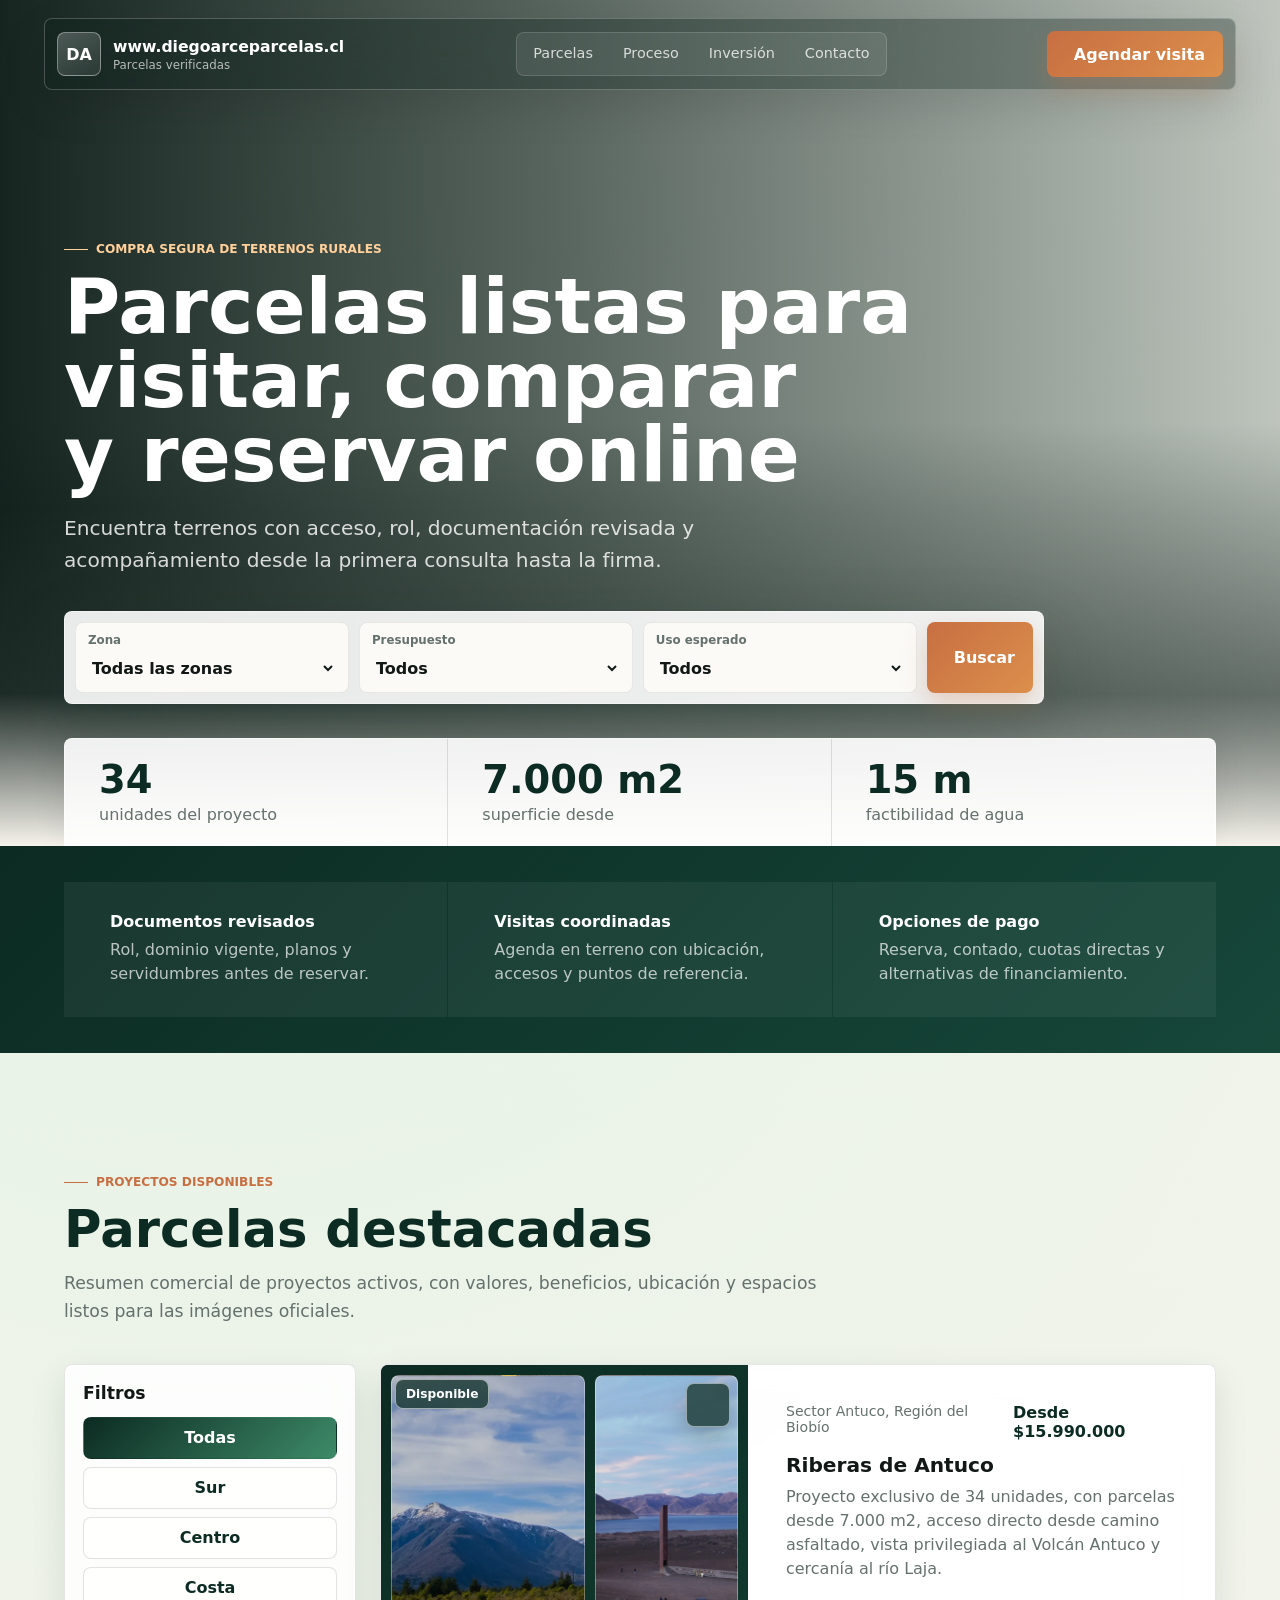
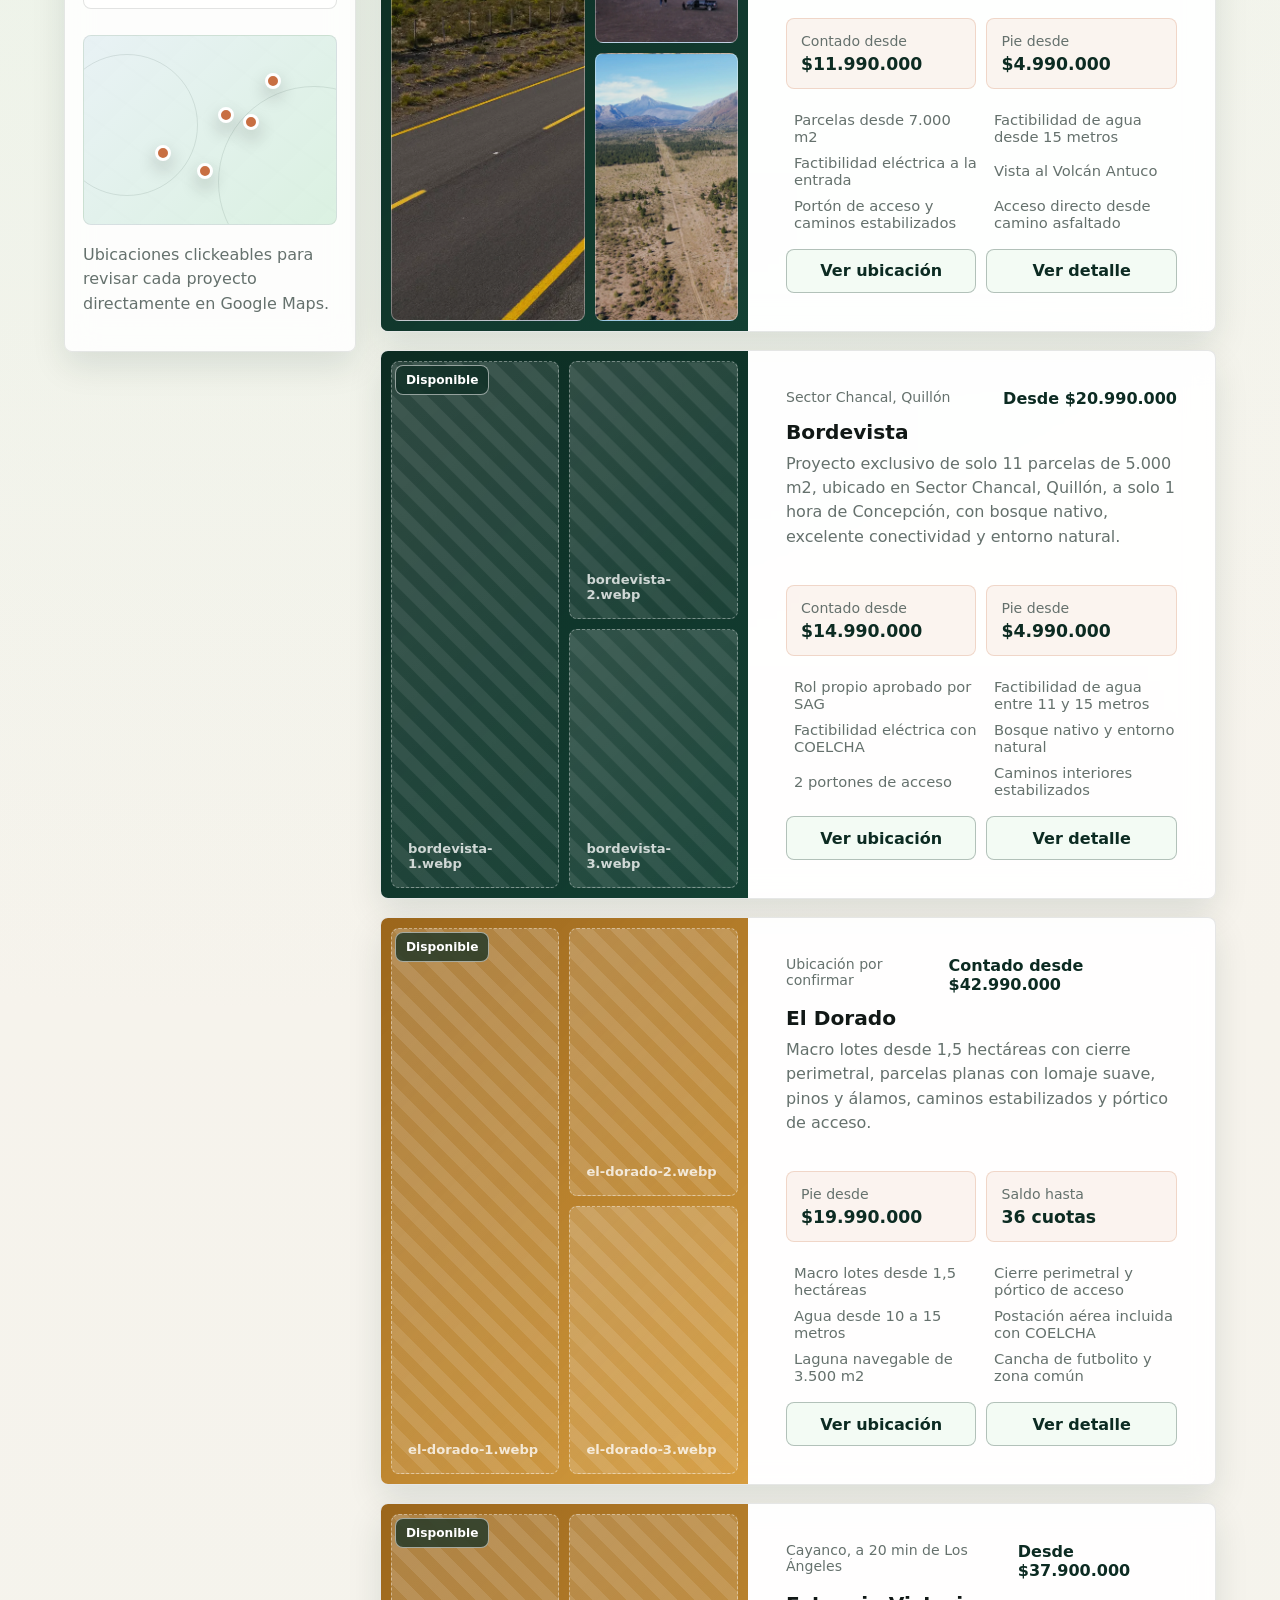
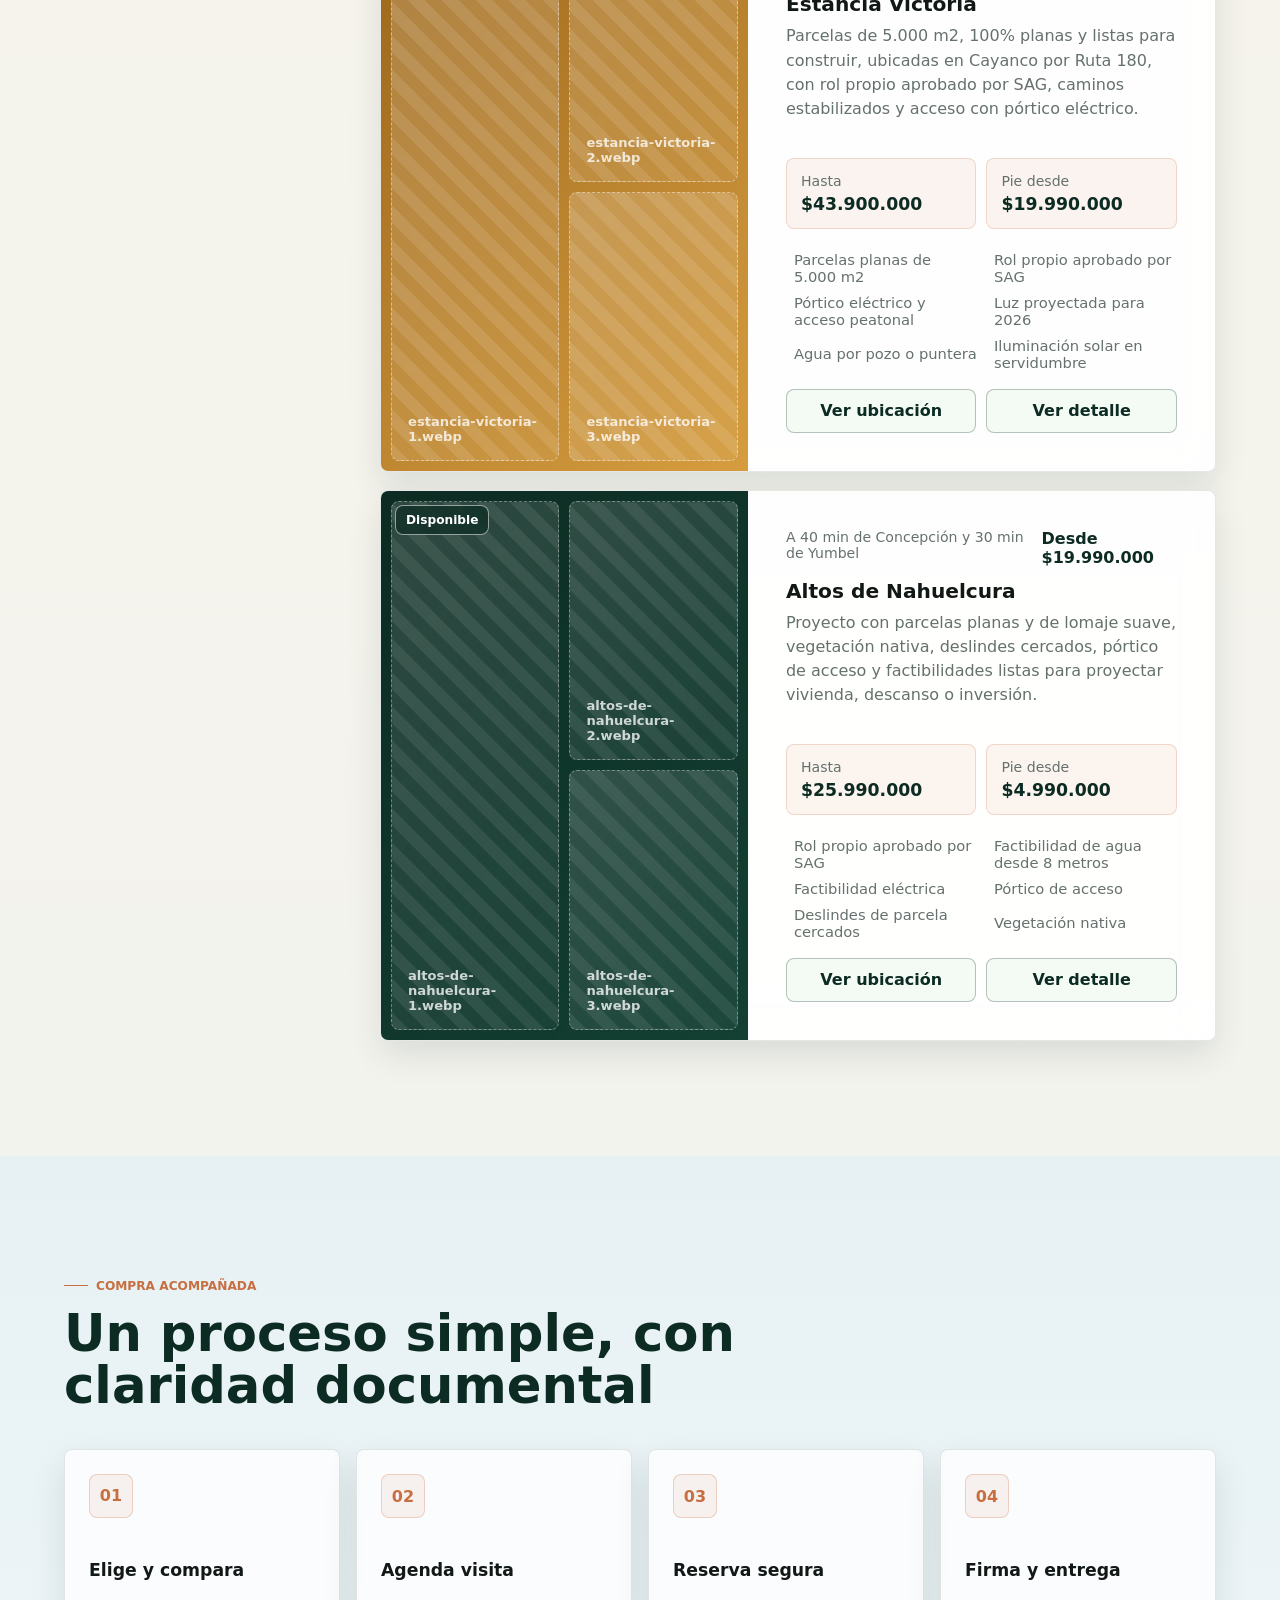
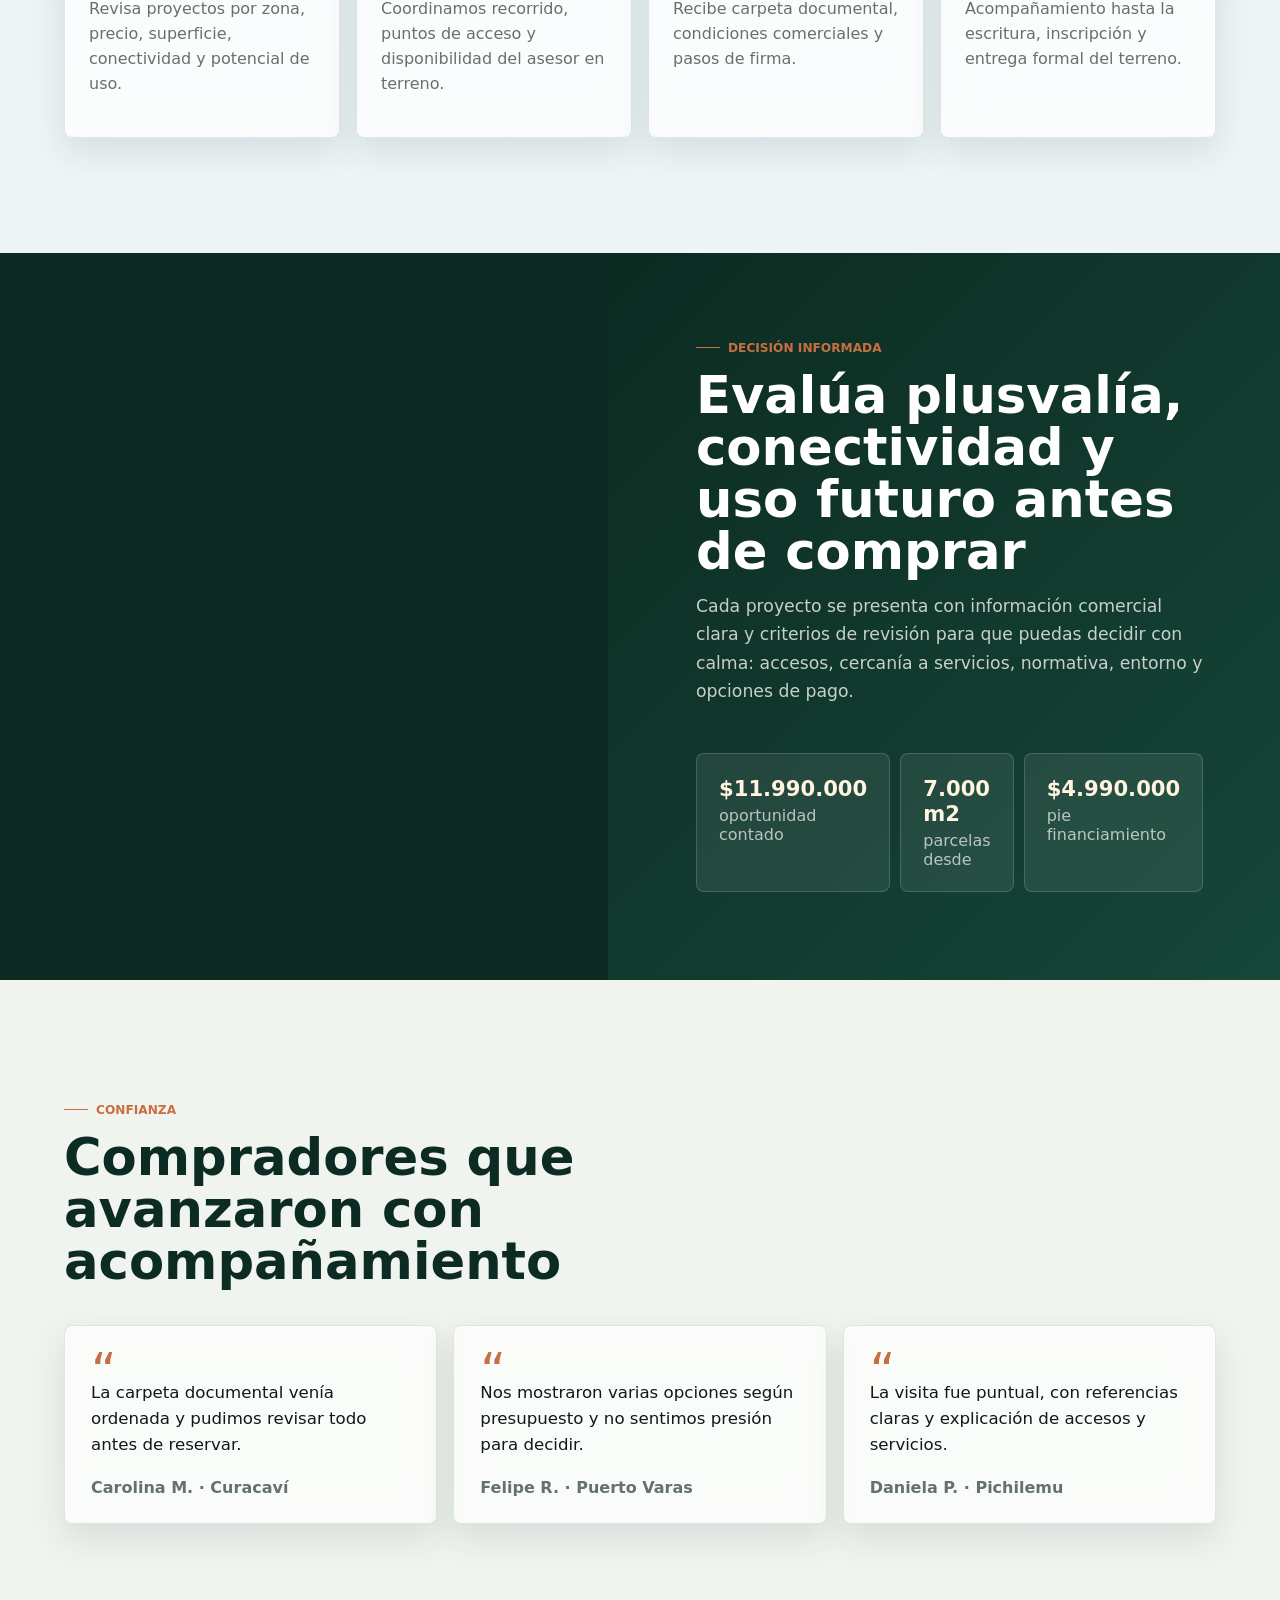
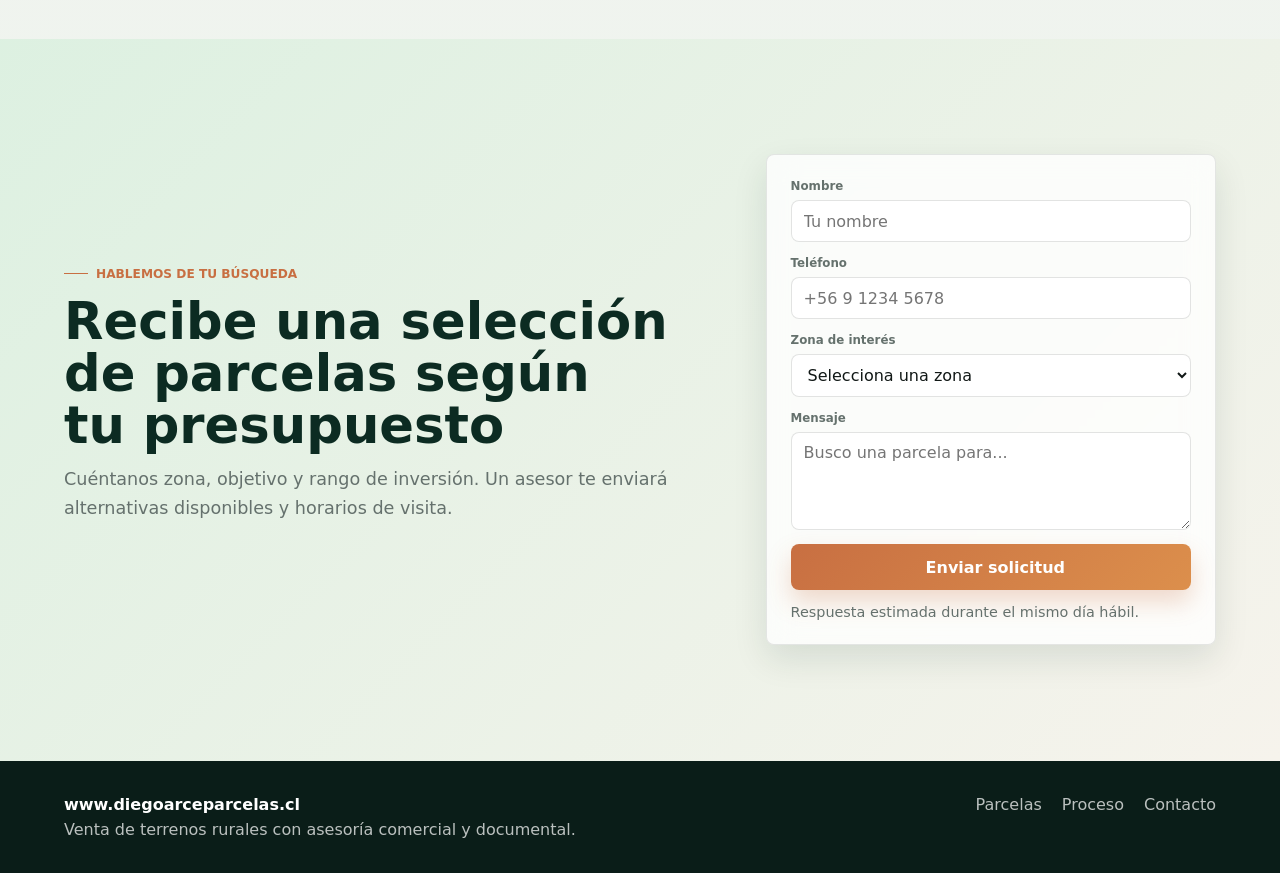
==== index.html @ d2cff956 "Primera versión de la página web" ====
<!doctype html>
<html lang="es">
  <head>
    <meta charset="utf-8" />
    <meta name="viewport" content="width=device-width, initial-scale=1" />
    <meta
      name="description"
      content="www.diegoarceparcelas.cl, plataforma para buscar, comparar y reservar parcelas con asesoría, financiamiento y documentación clara."
    />
    <title>www.diegoarceparcelas.cl</title>
    <link rel="preconnect" href="https://images.unsplash.com" />
    <link rel="stylesheet" href="styles.css" />
    <script src="https://unpkg.com/lucide@latest/dist/umd/lucide.min.js" defer></script>
    <script src="script.js" defer></script>
  </head>
  <body>
    <header class="site-header" data-header>
      <a class="brand" href="#inicio" aria-label="www.diegoarceparcelas.cl">
        <span class="brand-mark">DA</span>
        <span>
          <strong>www.diegoarceparcelas.cl</strong>
          <small>Parcelas verificadas</small>
        </span>
      </a>

      <nav class="main-nav" aria-label="Navegación principal">
        <a href="#parcelas">Parcelas</a>
        <a href="#proceso">Proceso</a>
        <a href="#inversion">Inversión</a>
        <a href="#contacto">Contacto</a>
      </nav>

      <a class="header-cta" href="#contacto">
        <i data-lucide="calendar-check" aria-hidden="true"></i>
        Agendar visita
      </a>
    </header>

    <main>
      <section class="hero" id="inicio" aria-labelledby="hero-title">
        <div class="hero-bg" role="img" aria-label="Vista aérea de campos y parcelas rurales"></div>
        <div class="hero-overlay"></div>

        <div class="hero-content">
          <p class="eyebrow">Compra segura de terrenos rurales</p>
          <h1 id="hero-title">Parcelas listas para visitar, comparar y reservar online</h1>
          <p class="hero-copy">
            Encuentra terrenos con acceso, rol, documentación revisada y acompañamiento desde la primera consulta hasta la firma.
          </p>

          <form class="search-panel" aria-label="Buscar parcelas">
            <label>
              <span>Zona</span>
              <select id="zoneFilter">
                <option value="todas">Todas las zonas</option>
                <option value="sur">Sur</option>
                <option value="centro">Centro</option>
                <option value="costa">Costa</option>
              </select>
            </label>
            <label>
              <span>Presupuesto</span>
              <select id="budgetFilter">
                <option value="todos">Todos</option>
                <option value="hasta-12m">Hasta $12.000.000</option>
                <option value="12m-16m">$12.000.000 a $16.000.000</option>
                <option value="sobre-20m">Sobre $20.000.000</option>
                <option value="30m-40m">$30.000.000 a $40.000.000</option>
                <option value="sobre-40m">Sobre $40.000.000</option>
                <option value="financiamiento">Con financiamiento directo</option>
              </select>
            </label>
            <label>
              <span>Uso esperado</span>
              <select id="useFilter">
                <option value="todos">Todos</option>
                <option value="vivir">Vivir</option>
                <option value="inversion">Inversión</option>
                <option value="descanso">Descanso</option>
              </select>
            </label>
            <button type="submit">
              <i data-lucide="search" aria-hidden="true"></i>
              Buscar
            </button>
          </form>
        </div>

        <aside class="hero-strip" aria-label="Resumen de plataforma">
          <div>
            <strong>34</strong>
            <span>unidades del proyecto</span>
          </div>
          <div>
            <strong>7.000 m2</strong>
            <span>superficie desde</span>
          </div>
          <div>
            <strong>15 m</strong>
            <span>factibilidad de agua</span>
          </div>
        </aside>
      </section>

      <section class="section intro-band" aria-label="Servicios clave">
        <div class="feature">
          <i data-lucide="file-check-2" aria-hidden="true"></i>
          <div>
            <strong>Documentos revisados</strong>
            <span>Rol, dominio vigente, planos y servidumbres antes de reservar.</span>
          </div>
        </div>
        <div class="feature">
          <i data-lucide="route" aria-hidden="true"></i>
          <div>
            <strong>Visitas coordinadas</strong>
            <span>Agenda en terreno con ubicación, accesos y puntos de referencia.</span>
          </div>
        </div>
        <div class="feature">
          <i data-lucide="wallet-cards" aria-hidden="true"></i>
          <div>
            <strong>Opciones de pago</strong>
            <span>Reserva, contado, cuotas directas y alternativas de financiamiento.</span>
          </div>
        </div>
      </section>

      <section class="section split-section" id="parcelas">
        <div class="section-heading">
          <p class="eyebrow">Proyectos disponibles</p>
          <h2>Parcelas destacadas</h2>
          <p>Resumen comercial de proyectos activos, con valores, beneficios, ubicación y espacios listos para las imágenes oficiales.</p>
        </div>

        <div class="catalog-layout">
          <aside class="filters" aria-label="Filtros rápidos">
            <h3>Filtros</h3>
            <button class="filter-chip active" type="button" data-filter="todas">Todas</button>
            <button class="filter-chip" type="button" data-filter="sur">Sur</button>
            <button class="filter-chip" type="button" data-filter="centro">Centro</button>
            <button class="filter-chip" type="button" data-filter="costa">Costa</button>
            <div class="map-preview" aria-label="Mapa referencial de proyectos">
              <a
                class="pin pin-a map-pin-link"
                href="https://maps.app.goo.gl/FUaR67cFdNDALp9d6"
                target="_blank"
                rel="noopener"
                aria-label="Abrir ubicación de Riberas de Antuco en Google Maps"
                title="Riberas de Antuco"
              ></a>
              <a
                class="pin pin-b map-pin-link"
                href="https://maps.app.goo.gl/raehdrZzeRTTJtsU7"
                target="_blank"
                rel="noopener"
                aria-label="Abrir ubicación referencial de Bordevista en Google Maps"
                title="Bordevista"
              ></a>
              <a
                class="pin pin-c map-pin-link"
                href="https://maps.app.goo.gl/rcLiL4JgqAuHnvzBA"
                target="_blank"
                rel="noopener"
                aria-label="Abrir ubicación de El Dorado en Google Maps"
                title="El Dorado"
              ></a>
              <a
                class="pin pin-d map-pin-link"
                href="https://maps.app.goo.gl/EB4yiADXdJVSwBga8"
                target="_blank"
                rel="noopener"
                aria-label="Abrir ubicación de Estancia Victoria en Google Maps"
                title="Estancia Victoria"
              ></a>
              <a
                class="pin pin-e map-pin-link"
                href="https://maps.app.goo.gl/hS16EqrCBkWgFKh77"
                target="_blank"
                rel="noopener"
                aria-label="Abrir ubicación de Altos de Nahuelcura en Google Maps"
                title="Altos de Nahuelcura"
              ></a>
            </div>
            <p>Ubicaciones clickeables para revisar cada proyecto directamente en Google Maps.</p>
          </aside>

          <div class="listing-grid" id="listingGrid">
            <article class="parcel-card featured-project-card" data-zone="sur" data-budget="12m-16m financiamiento hasta-12m" data-use="vivir inversion descanso">
              <div class="project-gallery-placeholder rich-gallery" aria-label="Galería de imágenes del proyecto Riberas de Antuco">
                <button
                  class="gallery-expand"
                  type="button"
                  data-open-gallery="Riberas de Antuco"
                  aria-label="Ampliar galería de Riberas de Antuco"
                >
                  <i data-lucide="maximize-2" aria-hidden="true"></i>
                </button>
                <div class="project-image-slot main-slot" data-image-src="imagenes/riberas-de-antuco-3.webp">
                  <span>riberas-de-antuco-3.webp</span>
                </div>
                <div class="project-image-slot" data-image-src="imagenes/riberas-de-antuco-1.webp">
                  <span>riberas-de-antuco-1.webp</span>
                </div>
                <div class="project-image-slot" data-image-src="imagenes/riberas-de-antuco-2.webp">
                  <span>riberas-de-antuco-2.webp</span>
                </div>
                <div class="project-image-slot gallery-only" data-image-src="imagenes/riberas-de-antuco-4.webp">
                  <span>riberas-de-antuco-4.webp</span>
                </div>
                <div class="project-image-slot gallery-only" data-image-src="imagenes/riberas-de-antuco-5.webp">
                  <span>riberas-de-antuco-5.webp</span>
                </div>
                <div class="project-image-slot gallery-only" data-image-src="imagenes/riberas-de-antuco-6.webp">
                  <span>riberas-de-antuco-6.webp</span>
                </div>
                <div class="project-image-slot gallery-only" data-image-src="imagenes/riberas-de-antuco-7.webp">
                  <span>riberas-de-antuco-7.webp</span>
                </div>
                <div class="project-image-slot gallery-only" data-image-src="imagenes/riberas-de-antuco-8.webp">
                  <span>riberas-de-antuco-8.webp</span>
                </div>
                <div class="project-image-slot gallery-only" data-image-src="imagenes/riberas-de-antuco-9.webp">
                  <span>riberas-de-antuco-9.webp</span>
                </div>
                <div class="project-image-slot gallery-only" data-image-src="imagenes/riberas-de-antuco-10.webp">
                  <span>riberas-de-antuco-10.webp</span>
                </div>
                <div class="project-image-slot gallery-only" data-image-src="imagenes/riberas-de-antuco-11.webp">
                  <span>riberas-de-antuco-11.webp</span>
                </div>
                <div class="project-image-slot gallery-only" data-image-src="imagenes/riberas-de-antuco-12.webp">
                  <span>riberas-de-antuco-12.webp</span>
                </div>
              </div>
              <div class="parcel-body">
                <div class="parcel-top">
                  <span>Sector Antuco, Región del Biobío</span>
                  <strong>Desde $15.990.000</strong>
                </div>
                <h3>Riberas de Antuco</h3>
                <p>
                  Proyecto exclusivo de 34 unidades, con parcelas desde 7.000 m2, acceso directo desde camino asfaltado,
                  vista privilegiada al Volcán Antuco y cercanía al río Laja.
                </p>
                <div class="price-strip">
                  <span>Contado desde <strong>$11.990.000</strong></span>
                  <span>Pie desde <strong>$4.990.000</strong></span>
                </div>
                <ul class="project-benefits">
                  <li><i data-lucide="ruler" aria-hidden="true"></i> Parcelas desde 7.000 m2</li>
                  <li><i data-lucide="droplets" aria-hidden="true"></i> Factibilidad de agua desde 15 metros</li>
                  <li><i data-lucide="plug" aria-hidden="true"></i> Factibilidad eléctrica a la entrada</li>
                  <li><i data-lucide="mountain" aria-hidden="true"></i> Vista al Volcán Antuco</li>
                  <li><i data-lucide="shield-check" aria-hidden="true"></i> Portón de acceso y caminos estabilizados</li>
                  <li><i data-lucide="route" aria-hidden="true"></i> Acceso directo desde camino asfaltado</li>
                </ul>
                <div class="project-actions">
                  <a
                    class="ghost-button"
                    href="https://maps.app.goo.gl/FUaR67cFdNDALp9d6"
                    target="_blank"
                    rel="noopener"
                  >
                    Ver ubicación
                  </a>
                  <button
                    class="ghost-button"
                    type="button"
                    data-open-modal="Riberas de Antuco"
                    data-modal-description="Proyecto de 34 unidades en Sector Antuco, con parcelas desde 7.000 m2, acceso asfaltado, caminos interiores estabilizados, portón de acceso, vista al Volcán Antuco y cercanía al río Laja."
                  >
                    Ver detalle
                  </button>
                </div>
              </div>
            </article>

            <article class="parcel-card featured-project-card" data-zone="sur" data-budget="sobre-20m financiamiento 12m-16m" data-use="vivir inversion descanso">
              <div class="project-gallery-placeholder" aria-label="Espacios reservados para imágenes del proyecto Bordevista en formato webp">
                <div class="project-image-slot main-slot" data-image-src="imagenes/bordevista-1.webp">
                  <span>bordevista-1.webp</span>
                </div>
                <div class="project-image-slot" data-image-src="imagenes/bordevista-2.webp">
                  <span>bordevista-2.webp</span>
                </div>
                <div class="project-image-slot" data-image-src="imagenes/bordevista-3.webp">
                  <span>bordevista-3.webp</span>
                </div>
              </div>
              <div class="parcel-body">
                <div class="parcel-top">
                  <span>Sector Chancal, Quillón</span>
                  <strong>Desde $20.990.000</strong>
                </div>
                <h3>Bordevista</h3>
                <p>
                  Proyecto exclusivo de solo 11 parcelas de 5.000 m2, ubicado en Sector Chancal, Quillón,
                  a solo 1 hora de Concepción, con bosque nativo, excelente conectividad y entorno natural.
                </p>
                <div class="price-strip">
                  <span>Contado desde <strong>$14.990.000</strong></span>
                  <span>Pie desde <strong>$4.990.000</strong></span>
                </div>
                <ul class="project-benefits">
                  <li><i data-lucide="badge-check" aria-hidden="true"></i> Rol propio aprobado por SAG</li>
                  <li><i data-lucide="droplets" aria-hidden="true"></i> Factibilidad de agua entre 11 y 15 metros</li>
                  <li><i data-lucide="plug" aria-hidden="true"></i> Factibilidad eléctrica con COELCHA</li>
                  <li><i data-lucide="trees" aria-hidden="true"></i> Bosque nativo y entorno natural</li>
                  <li><i data-lucide="shield-check" aria-hidden="true"></i> 2 portones de acceso</li>
                  <li><i data-lucide="route" aria-hidden="true"></i> Caminos interiores estabilizados</li>
                </ul>
                <div class="project-actions">
                  <a
                    class="ghost-button"
                    href="https://maps.app.goo.gl/raehdrZzeRTTJtsU7"
                    target="_blank"
                    rel="noopener"
                  >
                    Ver ubicación
                  </a>
                  <button
                    class="ghost-button"
                    type="button"
                    data-open-modal="Bordevista"
                    data-modal-description="Proyecto de 11 parcelas de 5.000 m2 en Sector Chancal, Quillón, a solo 1 hora de Concepción, con rol propio aprobado por SAG, factibilidad de agua entre 11 y 15 metros, factibilidad eléctrica con COELCHA, caminos estabilizados y 2 portones de acceso."
                  >
                    Ver detalle
                  </button>
                </div>
              </div>
            </article>

            <article class="parcel-card featured-project-card premium-project-card" data-zone="sur" data-budget="sobre-40m financiamiento" data-use="vivir inversion descanso">
              <div class="project-gallery-placeholder" aria-label="Espacios reservados para imágenes del proyecto El Dorado en formato webp">
                <div class="project-image-slot main-slot" data-image-src="imagenes/el-dorado-1.webp">
                  <span>el-dorado-1.webp</span>
                </div>
                <div class="project-image-slot" data-image-src="imagenes/el-dorado-2.webp">
                  <span>el-dorado-2.webp</span>
                </div>
                <div class="project-image-slot" data-image-src="imagenes/el-dorado-3.webp">
                  <span>el-dorado-3.webp</span>
                </div>
              </div>
              <div class="parcel-body">
                <div class="parcel-top">
                  <span>Ubicación por confirmar</span>
                  <strong>Contado desde $42.990.000</strong>
                </div>
                <h3>El Dorado</h3>
                <p>
                  Macro lotes desde 1,5 hectáreas con cierre perimetral, parcelas planas con lomaje suave,
                  pinos y álamos, caminos estabilizados y pórtico de acceso.
                </p>
                <div class="price-strip">
                  <span>Pie desde <strong>$19.990.000</strong></span>
                  <span>Saldo hasta <strong>36 cuotas</strong></span>
                </div>
                <ul class="project-benefits">
                  <li><i data-lucide="ruler" aria-hidden="true"></i> Macro lotes desde 1,5 hectáreas</li>
                  <li><i data-lucide="fence" aria-hidden="true"></i> Cierre perimetral y pórtico de acceso</li>
                  <li><i data-lucide="droplets" aria-hidden="true"></i> Agua desde 10 a 15 metros</li>
                  <li><i data-lucide="plug" aria-hidden="true"></i> Postación aérea incluida con COELCHA</li>
                  <li><i data-lucide="waves" aria-hidden="true"></i> Laguna navegable de 3.500 m2</li>
                  <li><i data-lucide="circle-dot" aria-hidden="true"></i> Cancha de futbolito y zona común</li>
                </ul>
                <div class="project-actions">
                  <a
                    class="ghost-button"
                    href="https://maps.app.goo.gl/rcLiL4JgqAuHnvzBA"
                    target="_blank"
                    rel="noopener"
                  >
                    Ver ubicación
                  </a>
                  <button
                    class="ghost-button"
                    type="button"
                    data-open-modal="El Dorado"
                    data-modal-description="Macro lotes desde 1,5 hectáreas con cierre perimetral, caminos estabilizados, pórtico de acceso, parcelas planas con lomaje suave, pinos y álamos. Cuenta con zona común, laguna navegable de 3.500 m2, cancha de futbolito, agua desde 10 a 15 metros y postación aérea incluida con empalme COELCHA."
                  >
                    Ver detalle
                  </button>
                </div>
              </div>
            </article>

            <article class="parcel-card featured-project-card premium-project-card" data-zone="sur" data-budget="30m-40m sobre-40m financiamiento" data-use="vivir inversion descanso">
              <div class="project-gallery-placeholder" aria-label="Espacios reservados para imágenes del proyecto Estancia Victoria en formato webp">
                <div class="project-image-slot main-slot" data-image-src="imagenes/estancia-victoria-1.webp">
                  <span>estancia-victoria-1.webp</span>
                </div>
                <div class="project-image-slot" data-image-src="imagenes/estancia-victoria-2.webp">
                  <span>estancia-victoria-2.webp</span>
                </div>
                <div class="project-image-slot" data-image-src="imagenes/estancia-victoria-3.webp">
                  <span>estancia-victoria-3.webp</span>
                </div>
              </div>
              <div class="parcel-body">
                <div class="parcel-top">
                  <span>Cayanco, a 20 min de Los Ángeles</span>
                  <strong>Desde $37.900.000</strong>
                </div>
                <h3>Estancia Victoria</h3>
                <p>
                  Parcelas de 5.000 m2, 100% planas y listas para construir, ubicadas en Cayanco por Ruta 180,
                  con rol propio aprobado por SAG, caminos estabilizados y acceso con pórtico eléctrico.
                </p>
                <div class="price-strip">
                  <span>Hasta <strong>$43.900.000</strong></span>
                  <span>Pie desde <strong>$19.990.000</strong></span>
                </div>
                <ul class="project-benefits">
                  <li><i data-lucide="ruler" aria-hidden="true"></i> Parcelas planas de 5.000 m2</li>
                  <li><i data-lucide="badge-check" aria-hidden="true"></i> Rol propio aprobado por SAG</li>
                  <li><i data-lucide="door-open" aria-hidden="true"></i> Pórtico eléctrico y acceso peatonal</li>
                  <li><i data-lucide="plug" aria-hidden="true"></i> Luz proyectada para 2026</li>
                  <li><i data-lucide="droplets" aria-hidden="true"></i> Agua por pozo o puntera</li>
                  <li><i data-lucide="sun" aria-hidden="true"></i> Iluminación solar en servidumbre</li>
                </ul>
                <div class="project-actions">
                  <a
                    class="ghost-button"
                    href="https://maps.app.goo.gl/EB4yiADXdJVSwBga8"
                    target="_blank"
                    rel="noopener"
                  >
                    Ver ubicación
                  </a>
                  <button
                    class="ghost-button"
                    type="button"
                    data-open-modal="Estancia Victoria"
                    data-modal-description="Parcelas de 5.000 m2, 100% planas y listas para construir en Cayanco, a 20 minutos de Los Ángeles por Ruta 180. Valores desde $37.900.000 hasta $43.900.000, pie desde $19.990.000, hasta 24 cuotas sin interés en UF o hasta 48 cuotas fijas en pesos. Incluye rol propio aprobado por SAG, pórtico eléctrico, acceso peatonal, caminos estabilizados, agua por pozo o puntera e iluminación solar en servidumbre."
                  >
                    Ver detalle
                  </button>
                </div>
              </div>
            </article>

            <article class="parcel-card featured-project-card" data-zone="sur" data-budget="sobre-20m financiamiento" data-use="vivir inversion descanso">
              <div class="project-gallery-placeholder" aria-label="Espacios reservados para imágenes del proyecto Altos de Nahuelcura en formato webp">
                <div class="project-image-slot main-slot" data-image-src="imagenes/altos-de-nahuelcura-1.webp">
                  <span>altos-de-nahuelcura-1.webp</span>
                </div>
                <div class="project-image-slot" data-image-src="imagenes/altos-de-nahuelcura-2.webp">
                  <span>altos-de-nahuelcura-2.webp</span>
                </div>
                <div class="project-image-slot" data-image-src="imagenes/altos-de-nahuelcura-3.webp">
                  <span>altos-de-nahuelcura-3.webp</span>
                </div>
              </div>
              <div class="parcel-body">
                <div class="parcel-top">
                  <span>A 40 min de Concepción y 30 min de Yumbel</span>
                  <strong>Desde $19.990.000</strong>
                </div>
                <h3>Altos de Nahuelcura</h3>
                <p>
                  Proyecto con parcelas planas y de lomaje suave, vegetación nativa, deslindes cercados,
                  pórtico de acceso y factibilidades listas para proyectar vivienda, descanso o inversión.
                </p>
                <div class="price-strip">
                  <span>Hasta <strong>$25.990.000</strong></span>
                  <span>Pie desde <strong>$4.990.000</strong></span>
                </div>
                <ul class="project-benefits">
                  <li><i data-lucide="badge-check" aria-hidden="true"></i> Rol propio aprobado por SAG</li>
                  <li><i data-lucide="droplets" aria-hidden="true"></i> Factibilidad de agua desde 8 metros</li>
                  <li><i data-lucide="plug" aria-hidden="true"></i> Factibilidad eléctrica</li>
                  <li><i data-lucide="door-open" aria-hidden="true"></i> Pórtico de acceso</li>
                  <li><i data-lucide="fence" aria-hidden="true"></i> Deslindes de parcela cercados</li>
                  <li><i data-lucide="trees" aria-hidden="true"></i> Vegetación nativa</li>
                </ul>
                <div class="project-actions">
                  <a
                    class="ghost-button"
                    href="https://maps.app.goo.gl/hS16EqrCBkWgFKh77"
                    target="_blank"
                    rel="noopener"
                  >
                    Ver ubicación
                  </a>
                  <button
                    class="ghost-button"
                    type="button"
                    data-open-modal="Altos de Nahuelcura"
                    data-modal-description="Proyecto a 40 minutos de Concepción y 30 minutos de Yumbel, con valores desde $19.990.000 hasta $25.990.000 y financiamiento directo con pie desde $4.990.000. Cuenta con rol propio aprobado por SAG, factibilidad de agua desde 8 metros, factibilidad eléctrica, pórtico de acceso, deslindes cercados, parcelas planas con lomaje suave y vegetación nativa."
                  >
                    Ver detalle
                  </button>
                </div>
              </div>
            </article>
          </div>
        </div>
      </section>

      <section class="section process-section" id="proceso">
        <div class="section-heading">
          <p class="eyebrow">Compra acompañada</p>
          <h2>Un proceso simple, con claridad documental</h2>
        </div>
        <div class="steps">
          <article>
            <span>01</span>
            <h3>Elige y compara</h3>
            <p>Revisa proyectos por zona, precio, superficie, conectividad y potencial de uso.</p>
          </article>
          <article>
            <span>02</span>
            <h3>Agenda visita</h3>
            <p>Coordinamos recorrido, puntos de acceso y disponibilidad del asesor en terreno.</p>
          </article>
          <article>
            <span>03</span>
            <h3>Reserva segura</h3>
            <p>Recibe carpeta documental, condiciones comerciales y pasos de firma.</p>
          </article>
          <article>
            <span>04</span>
            <h3>Firma y entrega</h3>
            <p>Acompañamiento hasta la escritura, inscripción y entrega formal del terreno.</p>
          </article>
        </div>
      </section>

      <section class="investment" id="inversion">
        <div class="investment-media"></div>
        <div class="investment-content">
          <p class="eyebrow">Decisión informada</p>
          <h2>Evalúa plusvalía, conectividad y uso futuro antes de comprar</h2>
          <p>
            Cada proyecto se presenta con información comercial clara y criterios de revisión para que puedas decidir con calma:
            accesos, cercanía a servicios, normativa, entorno y opciones de pago.
          </p>
          <div class="metrics">
            <div>
              <strong>$11.990.000</strong>
              <span>oportunidad contado</span>
            </div>
            <div>
              <strong>7.000 m2</strong>
              <span>parcelas desde</span>
            </div>
            <div>
              <strong>$4.990.000</strong>
              <span>pie financiamiento</span>
            </div>
          </div>
        </div>
      </section>

      <section class="section testimonials" aria-label="Opiniones de compradores">
        <div class="section-heading">
          <p class="eyebrow">Confianza</p>
          <h2>Compradores que avanzaron con acompañamiento</h2>
        </div>
        <div class="quote-grid">
          <figure>
            <blockquote>La carpeta documental venía ordenada y pudimos revisar todo antes de reservar.</blockquote>
            <figcaption>Carolina M. · Curacaví</figcaption>
          </figure>
          <figure>
            <blockquote>Nos mostraron varias opciones según presupuesto y no sentimos presión para decidir.</blockquote>
            <figcaption>Felipe R. · Puerto Varas</figcaption>
          </figure>
          <figure>
            <blockquote>La visita fue puntual, con referencias claras y explicación de accesos y servicios.</blockquote>
            <figcaption>Daniela P. · Pichilemu</figcaption>
          </figure>
        </div>
      </section>

      <section class="contact-section" id="contacto">
        <div class="contact-copy">
          <p class="eyebrow">Hablemos de tu búsqueda</p>
          <h2>Recibe una selección de parcelas según tu presupuesto</h2>
          <p>
            Cuéntanos zona, objetivo y rango de inversión. Un asesor te enviará alternativas disponibles y horarios de visita.
          </p>
        </div>
        <form class="contact-form">
          <label>
            <span>Nombre</span>
            <input type="text" name="name" placeholder="Tu nombre" required />
          </label>
          <label>
            <span>Teléfono</span>
            <input type="tel" name="phone" placeholder="+56 9 1234 5678" required />
          </label>
          <label>
            <span>Zona de interés</span>
            <select name="zone" required>
              <option value="">Selecciona una zona</option>
              <option>Sur</option>
              <option>Centro</option>
              <option>Costa</option>
              <option>Aún no lo sé</option>
            </select>
          </label>
          <label>
            <span>Mensaje</span>
            <textarea name="message" rows="4" placeholder="Busco una parcela para..."></textarea>
          </label>
          <button type="submit">
            <i data-lucide="send" aria-hidden="true"></i>
            Enviar solicitud
          </button>
          <p class="form-note" data-form-note>Respuesta estimada durante el mismo día hábil.</p>
        </form>
      </section>
    </main>

    <footer class="site-footer">
      <div>
        <strong>www.diegoarceparcelas.cl</strong>
        <span>Venta de terrenos rurales con asesoría comercial y documental.</span>
      </div>
      <div class="footer-links">
        <a href="#parcelas">Parcelas</a>
        <a href="#proceso">Proceso</a>
        <a href="#contacto">Contacto</a>
      </div>
    </footer>

    <dialog class="parcel-modal" id="parcelModal">
      <button class="modal-close" type="button" aria-label="Cerrar detalle" data-close-modal>
        <i data-lucide="x" aria-hidden="true"></i>
      </button>
      <p class="eyebrow">Detalle de parcela</p>
      <h2 data-modal-title>Proyecto</h2>
      <p>
        <span data-modal-text>
          Selecciona un proyecto para revisar su resumen comercial, beneficios principales, ubicación y condiciones destacadas.
        </span>
      </p>
      <div class="modal-actions">
        <a class="primary-link" href="#contacto" data-close-modal>Solicitar información</a>
        <button class="ghost-button" type="button" data-close-modal>Seguir viendo</button>
      </div>
    </dialog>

    <dialog class="gallery-modal" id="galleryModal">
      <button class="modal-close gallery-close" type="button" aria-label="Cerrar galería" data-close-gallery>
        <i data-lucide="x" aria-hidden="true"></i>
      </button>
      <div class="gallery-viewer">
        <button class="gallery-nav gallery-prev" type="button" aria-label="Imagen anterior" data-gallery-prev>
          <i data-lucide="chevron-left" aria-hidden="true"></i>
        </button>
        <figure>
          <img src="" alt="" data-gallery-image />
          <figcaption data-gallery-caption></figcaption>
        </figure>
        <button class="gallery-nav gallery-next" type="button" aria-label="Imagen siguiente" data-gallery-next>
          <i data-lucide="chevron-right" aria-hidden="true"></i>
        </button>
      </div>
      <div class="gallery-thumbs" data-gallery-thumbs aria-label="Miniaturas de la galería"></div>
    </dialog>
  </body>
</html>
---- styles.css ----
:root {
  --forest: #0c2b22;
  --pine: #16483a;
  --leaf: #3d8a68;
  --mint: #d8f0df;
  --clay: #c86f42;
  --gold: #d69d3f;
  --sky: #e7f1f4;
  --ink: #111816;
  --muted: #65716d;
  --paper: #f6f3ec;
  --panel: rgba(255, 255, 255, 0.84);
  --white: #ffffff;
  --line: rgba(17, 24, 22, 0.12);
  --soft-line: rgba(255, 255, 255, 0.3);
  --shadow: 0 24px 70px rgba(12, 43, 34, 0.18);
  --tight-shadow: 0 14px 34px rgba(12, 43, 34, 0.11);
}

* {
  box-sizing: border-box;
}

html {
  scroll-behavior: smooth;
}

body {
  margin: 0;
  color: var(--ink);
  background:
    radial-gradient(circle at 18% 8%, rgba(216, 240, 223, 0.58), transparent 30%),
    linear-gradient(180deg, #f9f7f1 0%, var(--paper) 36%, #eef4ef 100%);
  font-family: Inter, ui-sans-serif, system-ui, -apple-system, BlinkMacSystemFont, "Segoe UI", sans-serif;
}

img {
  display: block;
  max-width: 100%;
}

a {
  color: inherit;
  text-decoration: none;
}

button,
input,
select,
textarea {
  font: inherit;
}

button,
select,
input,
textarea,
a {
  -webkit-tap-highlight-color: transparent;
}

.site-header {
  position: fixed;
  top: 18px;
  left: clamp(14px, 4vw, 44px);
  right: clamp(14px, 4vw, 44px);
  z-index: 20;
  display: flex;
  align-items: center;
  justify-content: space-between;
  gap: 20px;
  padding: 12px;
  color: var(--white);
  border: 1px solid rgba(255, 255, 255, 0.22);
  border-radius: 8px;
  background: rgba(10, 31, 25, 0.34);
  box-shadow: 0 16px 44px rgba(0, 0, 0, 0.12);
  backdrop-filter: blur(18px);
  transition: background 180ms ease, box-shadow 180ms ease, transform 180ms ease;
}

.site-header.is-scrolled {
  background: rgba(12, 43, 34, 0.92);
  box-shadow: 0 18px 48px rgba(0, 0, 0, 0.2);
}

.brand {
  display: inline-flex;
  align-items: center;
  gap: 12px;
  min-width: max-content;
  padding-right: 12px;
}

.brand-mark {
  display: grid;
  place-items: center;
  width: 44px;
  height: 44px;
  border: 1px solid rgba(255, 255, 255, 0.38);
  border-radius: 8px;
  background: linear-gradient(145deg, rgba(255, 255, 255, 0.24), rgba(255, 255, 255, 0.08));
  color: var(--white);
  font-weight: 900;
}

.brand strong,
.brand small {
  display: block;
}

.brand strong {
  font-size: 0.98rem;
}

.brand small {
  margin-top: 2px;
  color: rgba(255, 255, 255, 0.68);
  font-size: 0.74rem;
}

.main-nav {
  display: flex;
  align-items: center;
  gap: 6px;
  padding: 4px;
  border: 1px solid rgba(255, 255, 255, 0.14);
  border-radius: 8px;
  background: rgba(255, 255, 255, 0.08);
  font-size: 0.9rem;
}

.main-nav a {
  min-height: 34px;
  padding: 8px 12px;
  border-radius: 8px;
  color: rgba(255, 255, 255, 0.78);
  transition: background 160ms ease, color 160ms ease;
}

.main-nav a:hover {
  color: var(--white);
  background: rgba(255, 255, 255, 0.12);
}

.header-cta,
.search-panel button,
.contact-form button,
.primary-link {
  display: inline-flex;
  align-items: center;
  justify-content: center;
  gap: 9px;
  min-height: 46px;
  border: 0;
  border-radius: 8px;
  padding: 0 18px;
  color: var(--white);
  background: linear-gradient(135deg, var(--clay), #dc8f4c);
  box-shadow: 0 12px 24px rgba(200, 111, 66, 0.26);
  font-weight: 800;
  cursor: pointer;
  transition: transform 160ms ease, box-shadow 160ms ease, filter 160ms ease;
}

.header-cta:hover,
.search-panel button:hover,
.contact-form button:hover,
.primary-link:hover,
.ghost-button:hover {
  transform: translateY(-1px);
}

.header-cta svg,
button svg,
.feature svg,
.parcel-card svg {
  width: 18px;
  height: 18px;
}

.hero {
  position: relative;
  min-height: 94vh;
  display: grid;
  align-items: end;
  overflow: hidden;
  color: var(--white);
  padding: 132px clamp(18px, 5vw, 64px) 30px;
}

.hero-bg,
.hero-overlay {
  position: absolute;
  inset: 0;
}

.hero-bg {
  background-image: url("https://images.unsplash.com/photo-1515023115689-589c33041d3c?auto=format&fit=crop&w=2200&q=85");
  background-size: cover;
  background-position: center;
  transform: scale(1.04);
  filter: saturate(1.06) contrast(1.04);
}

.hero-overlay {
  background:
    linear-gradient(90deg, rgba(5, 20, 16, 0.92), rgba(5, 20, 16, 0.62) 44%, rgba(5, 20, 16, 0.18)),
    linear-gradient(0deg, rgba(5, 20, 16, 0.88), rgba(5, 20, 16, 0.04) 50%);
}

.hero::after {
  content: "";
  position: absolute;
  inset: auto 0 0;
  height: 40%;
  background: linear-gradient(180deg, transparent, rgba(246, 243, 236, 0.08) 55%, var(--paper));
  pointer-events: none;
}

.hero-content {
  position: relative;
  z-index: 1;
  max-width: 1040px;
  padding-bottom: 112px;
}

.eyebrow {
  display: inline-flex;
  align-items: center;
  gap: 8px;
  margin: 0 0 14px;
  color: var(--clay);
  font-size: 0.76rem;
  font-weight: 900;
  letter-spacing: 0;
  text-transform: uppercase;
}

.eyebrow::before {
  content: "";
  width: 24px;
  height: 1px;
  background: currentColor;
}

.hero .eyebrow {
  color: #ffd09a;
}

h1,
h2,
h3,
p {
  margin-top: 0;
}

h1 {
  max-width: 900px;
  margin-bottom: 22px;
  font-size: clamp(2.55rem, 6vw, 6rem);
  line-height: 0.96;
  letter-spacing: 0;
  text-wrap: balance;
}

h2 {
  margin-bottom: 14px;
  color: var(--forest);
  font-size: clamp(2rem, 4vw, 3.8rem);
  line-height: 1.02;
  letter-spacing: 0;
  text-wrap: balance;
}

h3 {
  font-size: 1.08rem;
  letter-spacing: 0;
}

.hero-copy {
  max-width: 650px;
  color: rgba(255, 255, 255, 0.82);
  font-size: clamp(1.05rem, 2vw, 1.26rem);
  line-height: 1.58;
}

.search-panel {
  display: grid;
  grid-template-columns: repeat(3, minmax(150px, 1fr)) auto;
  gap: 10px;
  width: min(100%, 980px);
  margin-top: 34px;
  padding: 10px;
  border: 1px solid rgba(255, 255, 255, 0.42);
  border-radius: 8px;
  background: rgba(255, 255, 255, 0.9);
  color: var(--ink);
  box-shadow: var(--shadow);
  backdrop-filter: blur(18px);
}

.search-panel label,
.contact-form label {
  display: grid;
  gap: 7px;
}

.search-panel label {
  min-width: 0;
  padding: 10px 12px;
  border: 1px solid rgba(17, 24, 22, 0.08);
  border-radius: 8px;
  background: #fbfaf7;
}

.search-panel span,
.contact-form span {
  color: var(--muted);
  font-size: 0.74rem;
  font-weight: 850;
}

.search-panel select,
.contact-form input,
.contact-form select,
.contact-form textarea {
  width: 100%;
  min-height: 42px;
  border: 1px solid var(--line);
  border-radius: 8px;
  padding: 10px 12px;
  color: var(--ink);
  background: var(--white);
  outline: 0;
}

.search-panel select {
  min-height: 28px;
  border: 0;
  padding: 0;
  background: transparent;
  font-weight: 800;
}

.contact-form input:focus,
.contact-form select:focus,
.contact-form textarea:focus {
  border-color: rgba(61, 138, 104, 0.7);
  box-shadow: 0 0 0 4px rgba(61, 138, 104, 0.12);
}

.hero-strip {
  position: absolute;
  left: clamp(18px, 5vw, 64px);
  right: clamp(18px, 5vw, 64px);
  bottom: 0;
  z-index: 2;
  display: grid;
  grid-template-columns: repeat(3, 1fr);
  border: 1px solid rgba(255, 255, 255, 0.5);
  border-bottom: 0;
  border-radius: 8px 8px 0 0;
  background: rgba(255, 255, 255, 0.9);
  color: var(--ink);
  box-shadow: 0 -8px 34px rgba(0, 0, 0, 0.08);
  overflow: hidden;
  backdrop-filter: blur(14px);
}

.hero-strip div {
  padding: 22px clamp(14px, 3vw, 34px);
  border-right: 1px solid var(--line);
}

.hero-strip div:last-child {
  border-right: 0;
}

.hero-strip strong {
  display: block;
  color: var(--forest);
  font-size: clamp(1.55rem, 3vw, 2.45rem);
  line-height: 1;
}

.hero-strip span {
  display: block;
  margin-top: 6px;
  color: var(--muted);
}

.section {
  padding: clamp(70px, 9vw, 118px) clamp(18px, 5vw, 64px);
}

.intro-band {
  display: grid;
  grid-template-columns: repeat(3, 1fr);
  gap: 1px;
  padding-top: 36px;
  padding-bottom: 36px;
  background:
    linear-gradient(135deg, rgba(12, 43, 34, 0.96), rgba(22, 72, 58, 0.98)),
    var(--forest);
}

.feature {
  display: flex;
  gap: 16px;
  align-items: flex-start;
  min-height: 126px;
  padding: 30px;
  color: var(--white);
  background: rgba(255, 255, 255, 0.055);
}

.feature svg {
  flex: 0 0 auto;
  width: 22px;
  height: 22px;
  color: #ffc27c;
}

.feature strong,
.feature span {
  display: block;
}

.feature span {
  margin-top: 7px;
  color: rgba(255, 255, 255, 0.7);
  line-height: 1.52;
}

.section-heading {
  max-width: 780px;
  margin-bottom: 38px;
}

.section-heading p:not(.eyebrow) {
  color: var(--muted);
  font-size: 1.08rem;
  line-height: 1.62;
}

.catalog-layout {
  display: grid;
  grid-template-columns: 292px 1fr;
  gap: 24px;
  align-items: start;
}

.filters,
.parcel-card,
.steps article,
.quote-grid figure,
.contact-form,
.parcel-modal {
  border: 1px solid rgba(17, 24, 22, 0.1);
  border-radius: 8px;
  background: var(--panel);
  box-shadow: var(--tight-shadow);
  backdrop-filter: blur(14px);
}

.filters {
  position: sticky;
  top: 104px;
  padding: 18px;
}

.filters h3 {
  margin-bottom: 14px;
}

.filter-chip {
  width: 100%;
  min-height: 42px;
  margin-bottom: 8px;
  border: 1px solid var(--line);
  border-radius: 8px;
  background: rgba(255, 255, 255, 0.72);
  color: var(--forest);
  font-weight: 800;
  cursor: pointer;
  transition: background 160ms ease, color 160ms ease, transform 160ms ease;
}

.filter-chip:hover {
  transform: translateX(2px);
}

.filter-chip.active {
  color: var(--white);
  border-color: transparent;
  background: linear-gradient(135deg, var(--forest), var(--leaf));
}

.map-preview {
  position: relative;
  height: 190px;
  margin: 18px 0;
  border: 1px solid rgba(17, 24, 22, 0.08);
  border-radius: 8px;
  overflow: hidden;
  background:
    linear-gradient(135deg, rgba(231, 241, 244, 0.96), rgba(216, 240, 223, 0.92)),
    repeating-linear-gradient(35deg, transparent 0 28px, rgba(12, 43, 34, 0.08) 29px 31px);
}

.map-preview::before,
.map-preview::after {
  content: "";
  position: absolute;
  border: 1px solid rgba(12, 43, 34, 0.1);
  border-radius: 50%;
}

.map-preview::before {
  width: 140px;
  height: 140px;
  left: -28px;
  top: 18px;
}

.map-preview::after {
  width: 190px;
  height: 190px;
  right: -74px;
  bottom: -54px;
}

.pin {
  position: absolute;
  z-index: 1;
  width: 16px;
  height: 16px;
  border: 3px solid var(--white);
  border-radius: 50%;
  background: var(--clay);
  box-shadow: 0 8px 18px rgba(0, 0, 0, 0.24);
}

.pin-a {
  left: 53%;
  top: 38%;
}

.pin-b {
  left: 63%;
  top: 42%;
}

.pin-c {
  left: 45%;
  top: 68%;
}

.pin-d {
  left: 72%;
  top: 20%;
}

.pin-e {
  left: 28%;
  top: 58%;
}

.map-pin-link {
  display: block;
  transition: transform 160ms ease, box-shadow 160ms ease;
}

.map-pin-link:hover {
  transform: scale(1.16);
  box-shadow: 0 0 0 8px rgba(200, 111, 66, 0.18), 0 8px 18px rgba(0, 0, 0, 0.24);
}

.pending-pin {
  opacity: 0.62;
  background: var(--gold);
  cursor: help;
}

.filters p {
  color: var(--muted);
  line-height: 1.55;
}

.listing-grid {
  display: grid;
  grid-template-columns: repeat(3, minmax(0, 1fr));
  gap: 18px;
}

.featured-project-card {
  grid-column: 1 / -1;
  display: grid;
  grid-template-columns: minmax(320px, 0.88fr) minmax(360px, 1.12fr);
}

.parcel-card {
  position: relative;
  overflow: hidden;
  background: rgba(255, 255, 255, 0.92);
  transition: transform 180ms ease, box-shadow 180ms ease;
}

.parcel-card:hover {
  transform: translateY(-5px);
  box-shadow: var(--shadow);
}

.parcel-card.is-hidden {
  display: none;
}

.parcel-card img {
  width: 100%;
  aspect-ratio: 1.12;
  object-fit: cover;
  transition: transform 260ms ease;
}

.parcel-card:hover img {
  transform: scale(1.035);
}

.parcel-card::before {
  content: "Disponible";
  position: absolute;
  top: 14px;
  left: 14px;
  z-index: 2;
  padding: 7px 10px;
  border: 1px solid rgba(255, 255, 255, 0.54);
  border-radius: 8px;
  color: var(--white);
  background: rgba(12, 43, 34, 0.72);
  backdrop-filter: blur(10px);
  font-size: 0.76rem;
  font-weight: 850;
}

.parcel-body {
  padding: 20px;
}

.featured-project-card .parcel-body {
  display: grid;
  align-content: center;
  padding: clamp(22px, 4vw, 38px);
}

.project-gallery-placeholder {
  position: relative;
  display: grid;
  grid-template-columns: 1fr 1fr;
  grid-template-rows: 1fr 1fr;
  gap: 10px;
  min-height: 100%;
  padding: 10px;
  background:
    linear-gradient(135deg, rgba(12, 43, 34, 0.88), rgba(22, 72, 58, 0.72)),
    var(--forest);
}

.gallery-expand {
  position: absolute;
  top: 18px;
  right: 18px;
  z-index: 3;
  display: grid;
  place-items: center;
  width: 44px;
  height: 44px;
  border: 1px solid rgba(255, 255, 255, 0.5);
  border-radius: 8px;
  color: var(--white);
  background: rgba(12, 43, 34, 0.72);
  box-shadow: 0 12px 24px rgba(0, 0, 0, 0.22);
  backdrop-filter: blur(10px);
  cursor: pointer;
}

.project-gallery-placeholder.rich-gallery {
  grid-template-columns: 1.35fr 1fr;
  grid-template-rows: repeat(2, minmax(170px, 1fr));
  max-height: none;
  overflow: hidden;
}

.premium-project-card .project-gallery-placeholder {
  background:
    linear-gradient(135deg, rgba(150, 97, 24, 0.92), rgba(214, 157, 63, 0.72)),
    var(--gold);
}

.premium-project-card .project-image-slot {
  border-color: rgba(255, 255, 255, 0.42);
  background:
    linear-gradient(135deg, rgba(255, 255, 255, 0.18), rgba(255, 255, 255, 0.05)),
    repeating-linear-gradient(45deg, rgba(255, 255, 255, 0.1) 0 12px, transparent 12px 24px);
}

.project-image-slot {
  display: grid;
  place-items: end start;
  min-height: 160px;
  padding: 16px;
  border: 1px dashed rgba(255, 255, 255, 0.35);
  border-radius: 8px;
  background:
    linear-gradient(135deg, rgba(255, 255, 255, 0.14), rgba(255, 255, 255, 0.04)),
    repeating-linear-gradient(45deg, rgba(255, 255, 255, 0.08) 0 12px, transparent 12px 24px);
  color: rgba(255, 255, 255, 0.78);
  font-size: 0.82rem;
  font-weight: 800;
  background-size: cover;
  background-position: center;
}

.project-image-slot.main-slot {
  grid-row: 1 / -1;
  min-height: 360px;
}

.rich-gallery .project-image-slot.main-slot {
  grid-row: 1 / -1;
  min-height: 350px;
}

.project-image-slot.gallery-only {
  display: none;
}

.project-image-slot.has-image {
  border-style: solid;
}

.project-image-slot.has-image span {
  display: none;
}

.parcel-top {
  display: flex;
  justify-content: space-between;
  gap: 10px;
  margin-bottom: 12px;
  color: var(--muted);
  font-size: 0.88rem;
}

.parcel-top strong {
  color: var(--forest);
  font-size: 1rem;
}

.parcel-body h3 {
  margin-bottom: 8px;
  color: var(--ink);
  font-size: 1.26rem;
}

.parcel-body p {
  color: var(--muted);
  line-height: 1.52;
}

.parcel-body ul {
  display: grid;
  gap: 9px;
  padding: 0;
  margin: 18px 0;
  list-style: none;
  color: var(--muted);
  font-size: 0.92rem;
}

.parcel-body li {
  display: flex;
  gap: 8px;
  align-items: center;
}

.parcel-body svg {
  color: var(--leaf);
}

.price-strip {
  display: grid;
  grid-template-columns: repeat(2, minmax(0, 1fr));
  gap: 10px;
  margin: 20px 0 4px;
}

.price-strip span {
  display: grid;
  gap: 5px;
  padding: 14px;
  border: 1px solid rgba(200, 111, 66, 0.22);
  border-radius: 8px;
  background: rgba(200, 111, 66, 0.08);
  color: var(--muted);
  font-size: 0.88rem;
}

.price-strip strong {
  color: var(--forest);
  font-size: 1.08rem;
}

.project-benefits {
  grid-template-columns: repeat(2, minmax(0, 1fr));
}

.project-actions {
  display: grid;
  grid-template-columns: repeat(2, minmax(0, 1fr));
  gap: 10px;
}

.ghost-button {
  display: inline-flex;
  align-items: center;
  justify-content: center;
  width: 100%;
  min-height: 44px;
  border: 1px solid rgba(12, 43, 34, 0.28);
  border-radius: 8px;
  background: rgba(216, 240, 223, 0.3);
  color: var(--forest);
  font-weight: 850;
  cursor: pointer;
  transition: transform 160ms ease, background 160ms ease, border-color 160ms ease;
}

.ghost-button:hover {
  border-color: rgba(12, 43, 34, 0.48);
  background: rgba(216, 240, 223, 0.58);
}

.ghost-button.is-disabled,
.ghost-button:disabled {
  opacity: 0.62;
  cursor: not-allowed;
  transform: none;
  background: rgba(17, 24, 22, 0.06);
  color: var(--muted);
}

.process-section {
  background:
    linear-gradient(180deg, rgba(231, 241, 244, 0.8), rgba(255, 255, 255, 0.3)),
    var(--sky);
}

.steps {
  display: grid;
  grid-template-columns: repeat(4, 1fr);
  gap: 16px;
}

.steps article {
  min-height: 220px;
  padding: 24px;
  background: rgba(255, 255, 255, 0.74);
}

.steps span {
  display: inline-grid;
  place-items: center;
  width: 44px;
  height: 44px;
  margin-bottom: 42px;
  border: 1px solid rgba(200, 111, 66, 0.28);
  border-radius: 8px;
  color: var(--clay);
  background: rgba(200, 111, 66, 0.08);
  font-weight: 900;
}

.steps p {
  color: var(--muted);
  line-height: 1.55;
}

.investment {
  display: grid;
  grid-template-columns: minmax(280px, 0.95fr) minmax(320px, 1.05fr);
  min-height: 650px;
  background: var(--forest);
  color: var(--white);
}

.investment-media {
  background-image:
    linear-gradient(0deg, rgba(12, 43, 34, 0.18), rgba(12, 43, 34, 0.18)),
    url("https://images.unsplash.com/photo-1441974231531-c6227db76b6e?auto=format&fit=crop&w=1600&q=85");
  background-size: cover;
  background-position: center;
}

.investment-content {
  display: grid;
  align-content: center;
  padding: clamp(42px, 7vw, 88px);
  background:
    linear-gradient(135deg, rgba(12, 43, 34, 0.96), rgba(22, 72, 58, 0.94)),
    var(--forest);
}

.investment-content h2 {
  color: var(--white);
}

.investment-content p:not(.eyebrow) {
  max-width: 620px;
  color: rgba(255, 255, 255, 0.76);
  line-height: 1.65;
  font-size: 1.08rem;
}

.metrics {
  display: grid;
  grid-template-columns: repeat(3, 1fr);
  gap: 10px;
  margin-top: 30px;
}

.metrics div {
  padding: 22px;
  border: 1px solid rgba(255, 255, 255, 0.16);
  border-radius: 8px;
  background: rgba(255, 255, 255, 0.08);
}

.metrics strong,
.metrics span {
  display: block;
}

.metrics strong {
  color: #fff4df;
  font-size: 1.32rem;
}

.metrics span {
  margin-top: 5px;
  color: rgba(255, 255, 255, 0.68);
}

.quote-grid {
  display: grid;
  grid-template-columns: repeat(3, 1fr);
  gap: 16px;
}

.quote-grid figure {
  margin: 0;
  padding: 26px;
  background: rgba(255, 255, 255, 0.68);
}

blockquote {
  margin: 0 0 20px;
  color: var(--ink);
  font-size: 1.04rem;
  line-height: 1.56;
}

blockquote::before {
  content: "“";
  display: block;
  height: 28px;
  color: var(--clay);
  font-size: 3.1rem;
  line-height: 0.8;
}

figcaption {
  color: var(--muted);
  font-weight: 800;
}

.contact-section {
  display: grid;
  grid-template-columns: minmax(280px, 0.86fr) minmax(320px, 0.62fr);
  gap: clamp(26px, 6vw, 80px);
  align-items: center;
  padding: clamp(70px, 9vw, 118px) clamp(18px, 5vw, 64px);
  background:
    linear-gradient(135deg, rgba(216, 240, 223, 0.84), rgba(246, 243, 236, 0.94)),
    var(--paper);
}

.contact-copy p:not(.eyebrow) {
  max-width: 610px;
  color: var(--muted);
  line-height: 1.65;
  font-size: 1.1rem;
}

.contact-form {
  display: grid;
  gap: 14px;
  padding: 24px;
  background: rgba(255, 255, 255, 0.78);
}

.contact-form textarea {
  resize: vertical;
}

.form-note {
  margin: 0;
  color: var(--muted);
  font-size: 0.9rem;
}

.site-footer {
  display: flex;
  justify-content: space-between;
  gap: 24px;
  padding: 34px clamp(18px, 5vw, 64px);
  color: rgba(255, 255, 255, 0.72);
  background: #0a1d18;
}

.site-footer strong,
.site-footer span {
  display: block;
}

.site-footer strong {
  margin-bottom: 6px;
  color: var(--white);
}

.footer-links {
  display: flex;
  gap: 20px;
}

.parcel-modal {
  width: min(92vw, 520px);
  padding: 30px;
  color: var(--ink);
}

.parcel-modal::backdrop {
  background: rgba(12, 22, 19, 0.62);
  backdrop-filter: blur(8px);
}

.modal-close {
  position: absolute;
  top: 12px;
  right: 12px;
  display: grid;
  place-items: center;
  width: 38px;
  height: 38px;
  border: 1px solid var(--line);
  border-radius: 8px;
  background: var(--white);
  cursor: pointer;
}

.modal-actions {
  display: grid;
  grid-template-columns: 1fr 1fr;
  gap: 10px;
  margin-top: 22px;
}

.gallery-modal {
  width: min(96vw, 1180px);
  max-height: 92vh;
  padding: 14px;
  border: 1px solid rgba(255, 255, 255, 0.18);
  border-radius: 8px;
  background: rgba(8, 19, 16, 0.96);
  color: var(--white);
}

.gallery-modal::backdrop {
  background: rgba(5, 12, 10, 0.76);
  backdrop-filter: blur(8px);
}

.gallery-close {
  z-index: 4;
  color: var(--white);
  background: rgba(255, 255, 255, 0.12);
  border-color: rgba(255, 255, 255, 0.22);
}

.gallery-viewer {
  display: grid;
  grid-template-columns: 48px 1fr 48px;
  gap: 10px;
  align-items: center;
}

.gallery-viewer figure {
  margin: 0;
}

.gallery-viewer img {
  width: 100%;
  max-height: 72vh;
  border-radius: 8px;
  object-fit: contain;
  background: #050c0a;
}

.gallery-viewer figcaption {
  margin-top: 10px;
  color: rgba(255, 255, 255, 0.72);
  font-size: 0.92rem;
}

.gallery-nav {
  display: grid;
  place-items: center;
  width: 48px;
  height: 48px;
  border: 1px solid rgba(255, 255, 255, 0.22);
  border-radius: 8px;
  color: var(--white);
  background: rgba(255, 255, 255, 0.1);
  cursor: pointer;
}

.gallery-thumbs {
  display: grid;
  grid-template-columns: repeat(12, minmax(64px, 1fr));
  gap: 8px;
  margin-top: 12px;
  overflow-x: auto;
}

.gallery-thumbs button {
  min-width: 72px;
  aspect-ratio: 1.5;
  border: 2px solid transparent;
  border-radius: 8px;
  background-size: cover;
  background-position: center;
  cursor: pointer;
  opacity: 0.66;
}

.gallery-thumbs button.active {
  border-color: var(--gold);
  opacity: 1;
}

@media (max-width: 1120px) {
  .main-nav {
    display: none;
  }

  .search-panel,
  .catalog-layout,
  .listing-grid,
  .featured-project-card,
  .steps,
  .quote-grid {
    grid-template-columns: repeat(2, 1fr);
  }

  .search-panel button {
    grid-column: 1 / -1;
  }

  .filters {
    position: static;
  }
}

@media (max-width: 760px) {
  .site-header {
    top: 10px;
    left: 10px;
    right: 10px;
    padding: 10px;
  }

  .brand small,
  .header-cta {
    display: none;
  }

  .brand-mark {
    width: 40px;
    height: 40px;
  }

  .hero {
    min-height: 98vh;
    padding: 112px 16px 0;
  }

  .hero-content {
    padding-bottom: 194px;
  }

  .search-panel,
  .hero-strip,
  .intro-band,
  .catalog-layout,
  .listing-grid,
  .featured-project-card,
  .price-strip,
  .project-benefits,
  .project-actions,
  .steps,
  .investment,
  .metrics,
  .quote-grid,
  .contact-section,
  .modal-actions {
    grid-template-columns: 1fr;
  }

  .search-panel {
    padding: 9px;
  }

  .hero-strip {
    left: 16px;
    right: 16px;
  }

  .hero-strip div {
    padding: 14px 18px;
    border-right: 0;
    border-bottom: 1px solid var(--line);
  }

  .section,
  .contact-section {
    padding-left: 16px;
    padding-right: 16px;
  }

  .feature {
    min-height: auto;
  }

  .project-image-slot.main-slot {
    grid-row: auto;
    min-height: 220px;
  }

  .gallery-viewer {
    grid-template-columns: 1fr;
  }

  .gallery-nav {
    display: none;
  }

  .gallery-thumbs {
    grid-template-columns: repeat(6, minmax(72px, 1fr));
  }

  .investment {
    min-height: auto;
  }

  .investment-media {
    min-height: 340px;
  }

  .site-footer {
    display: grid;
  }

  .footer-links {
    flex-wrap: wrap;
  }
}
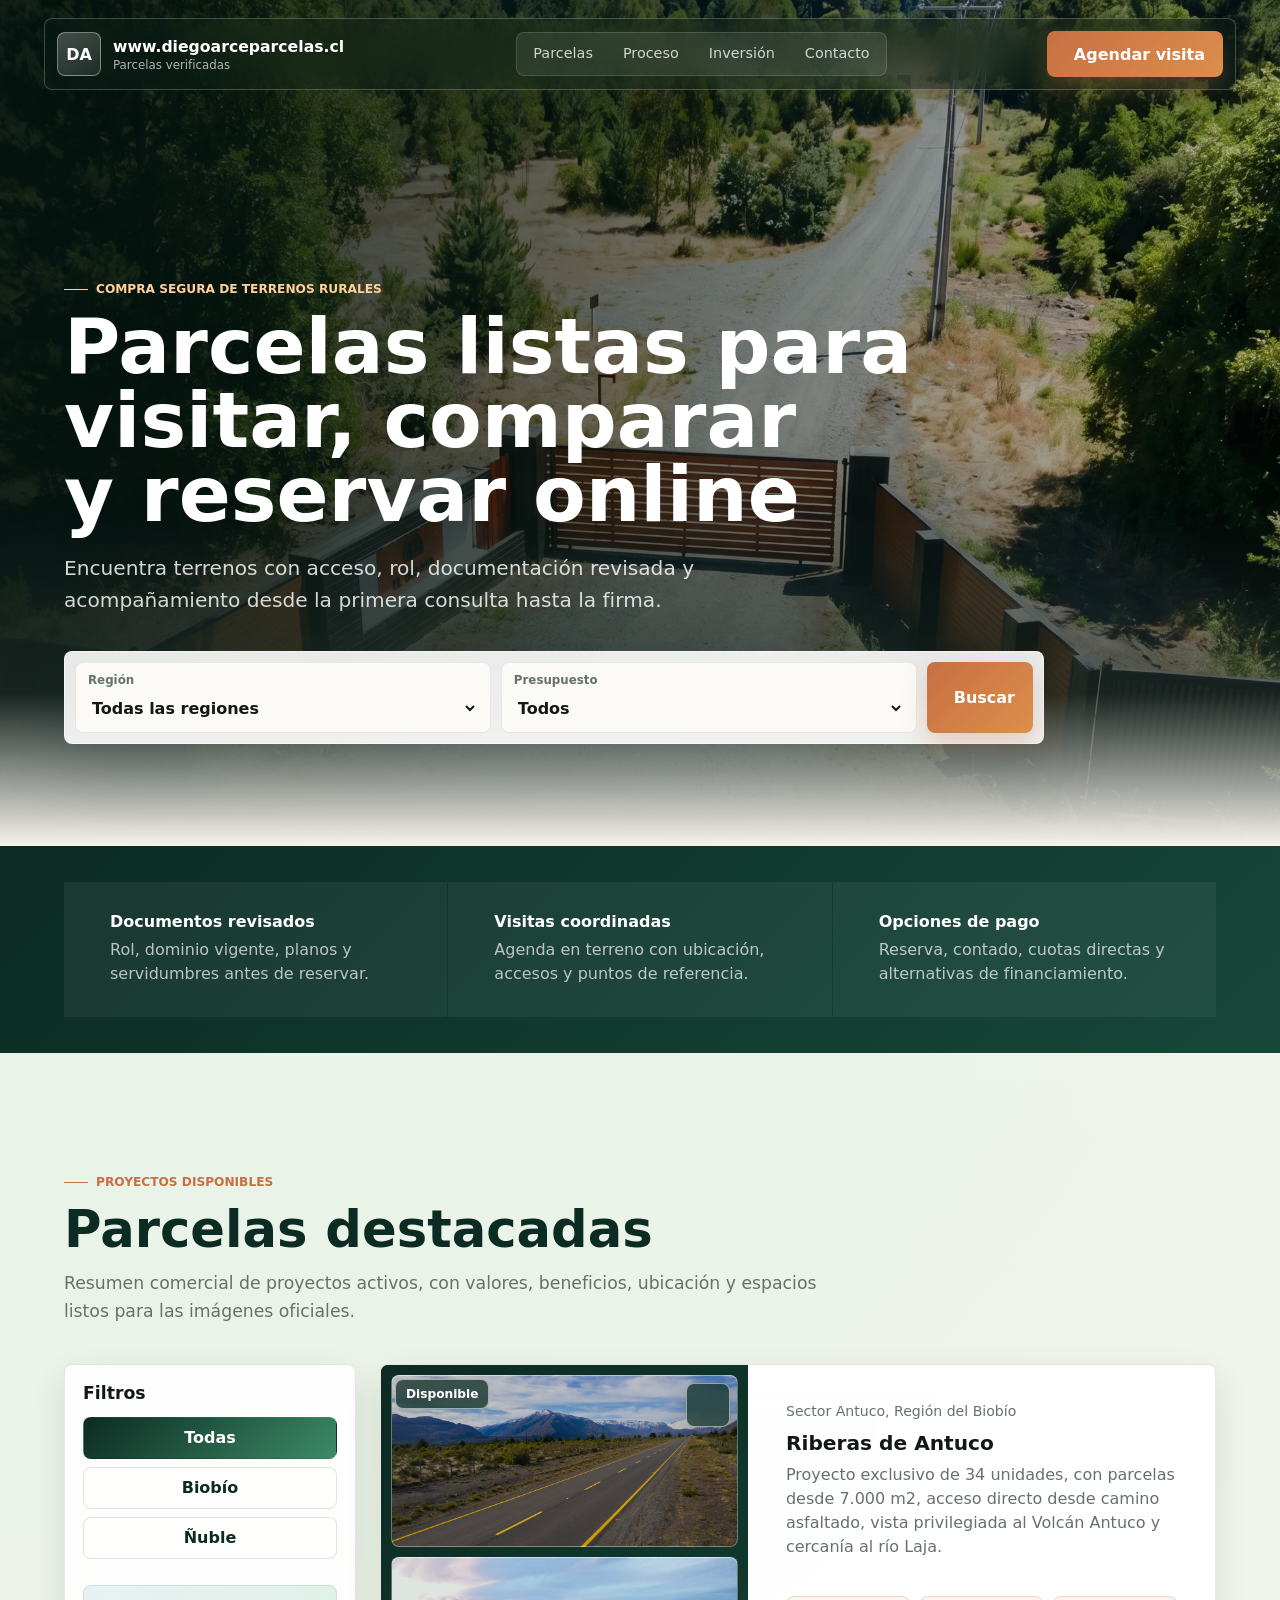
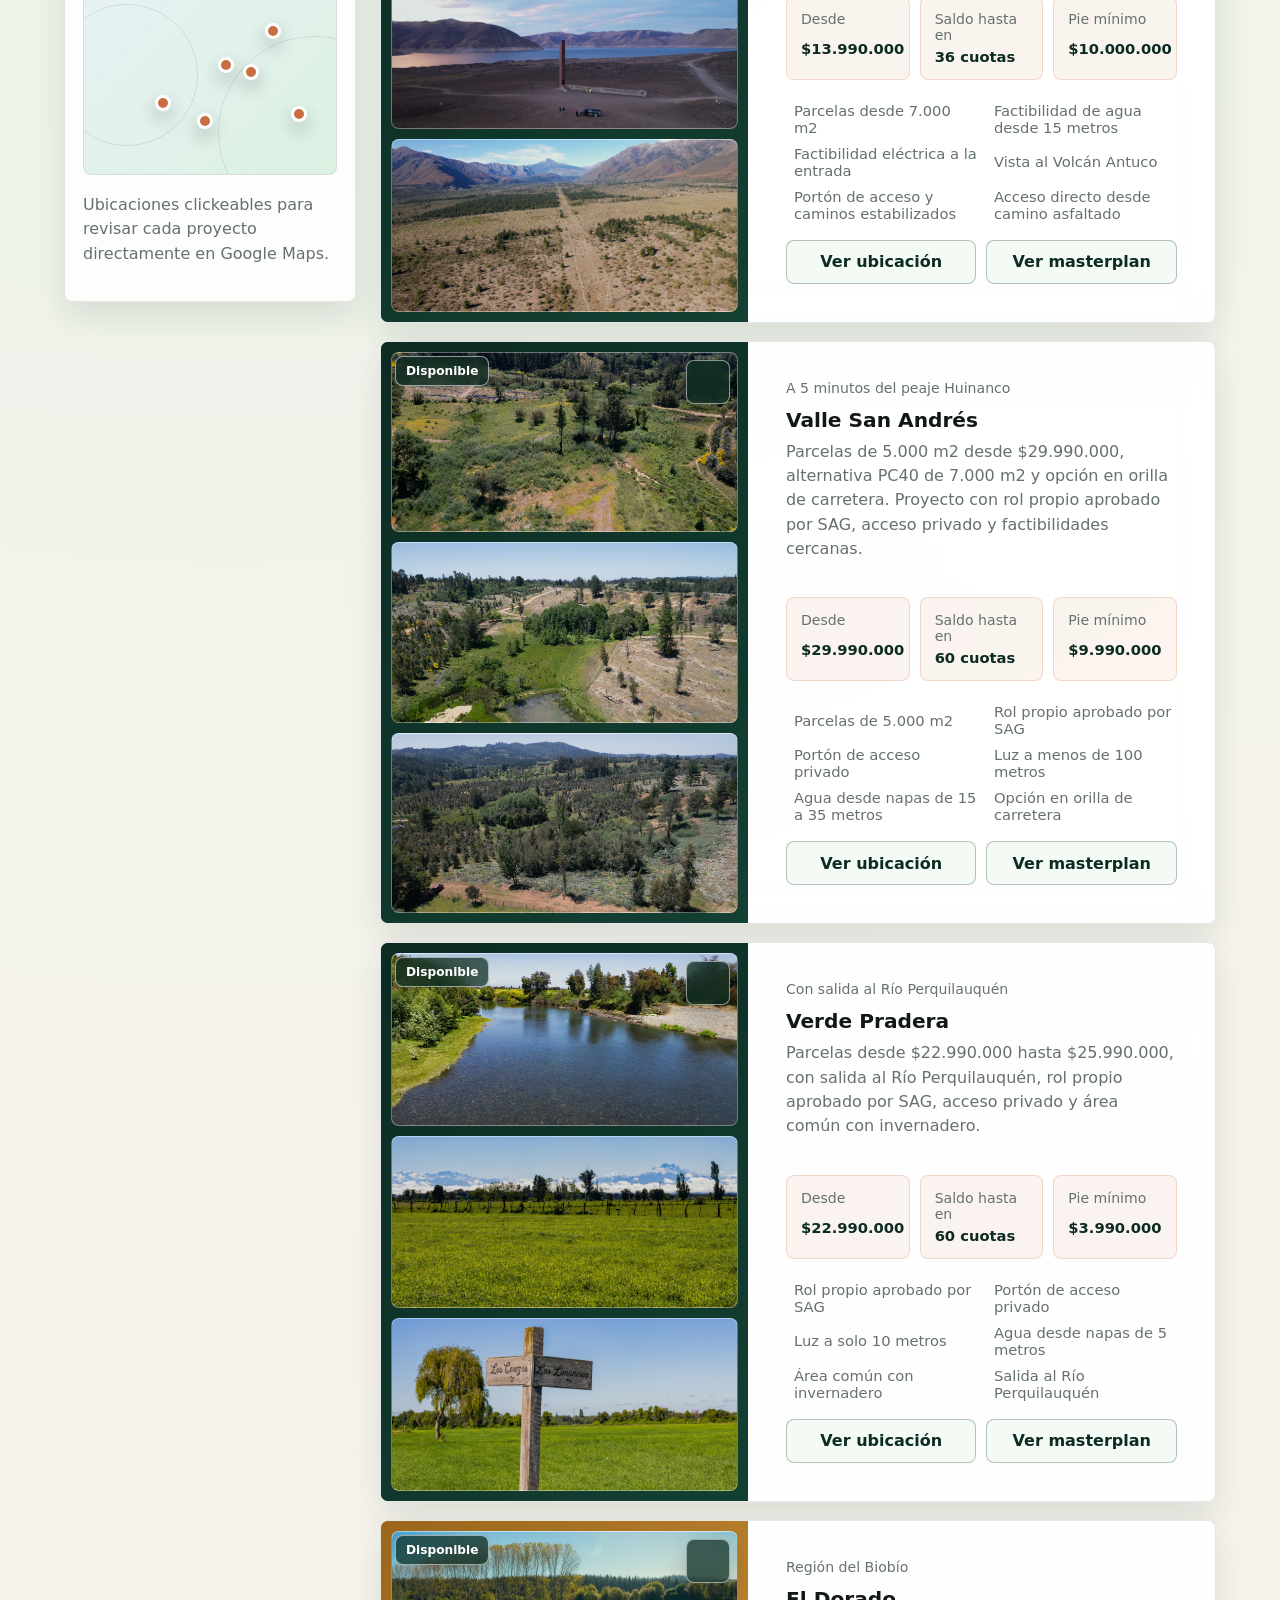
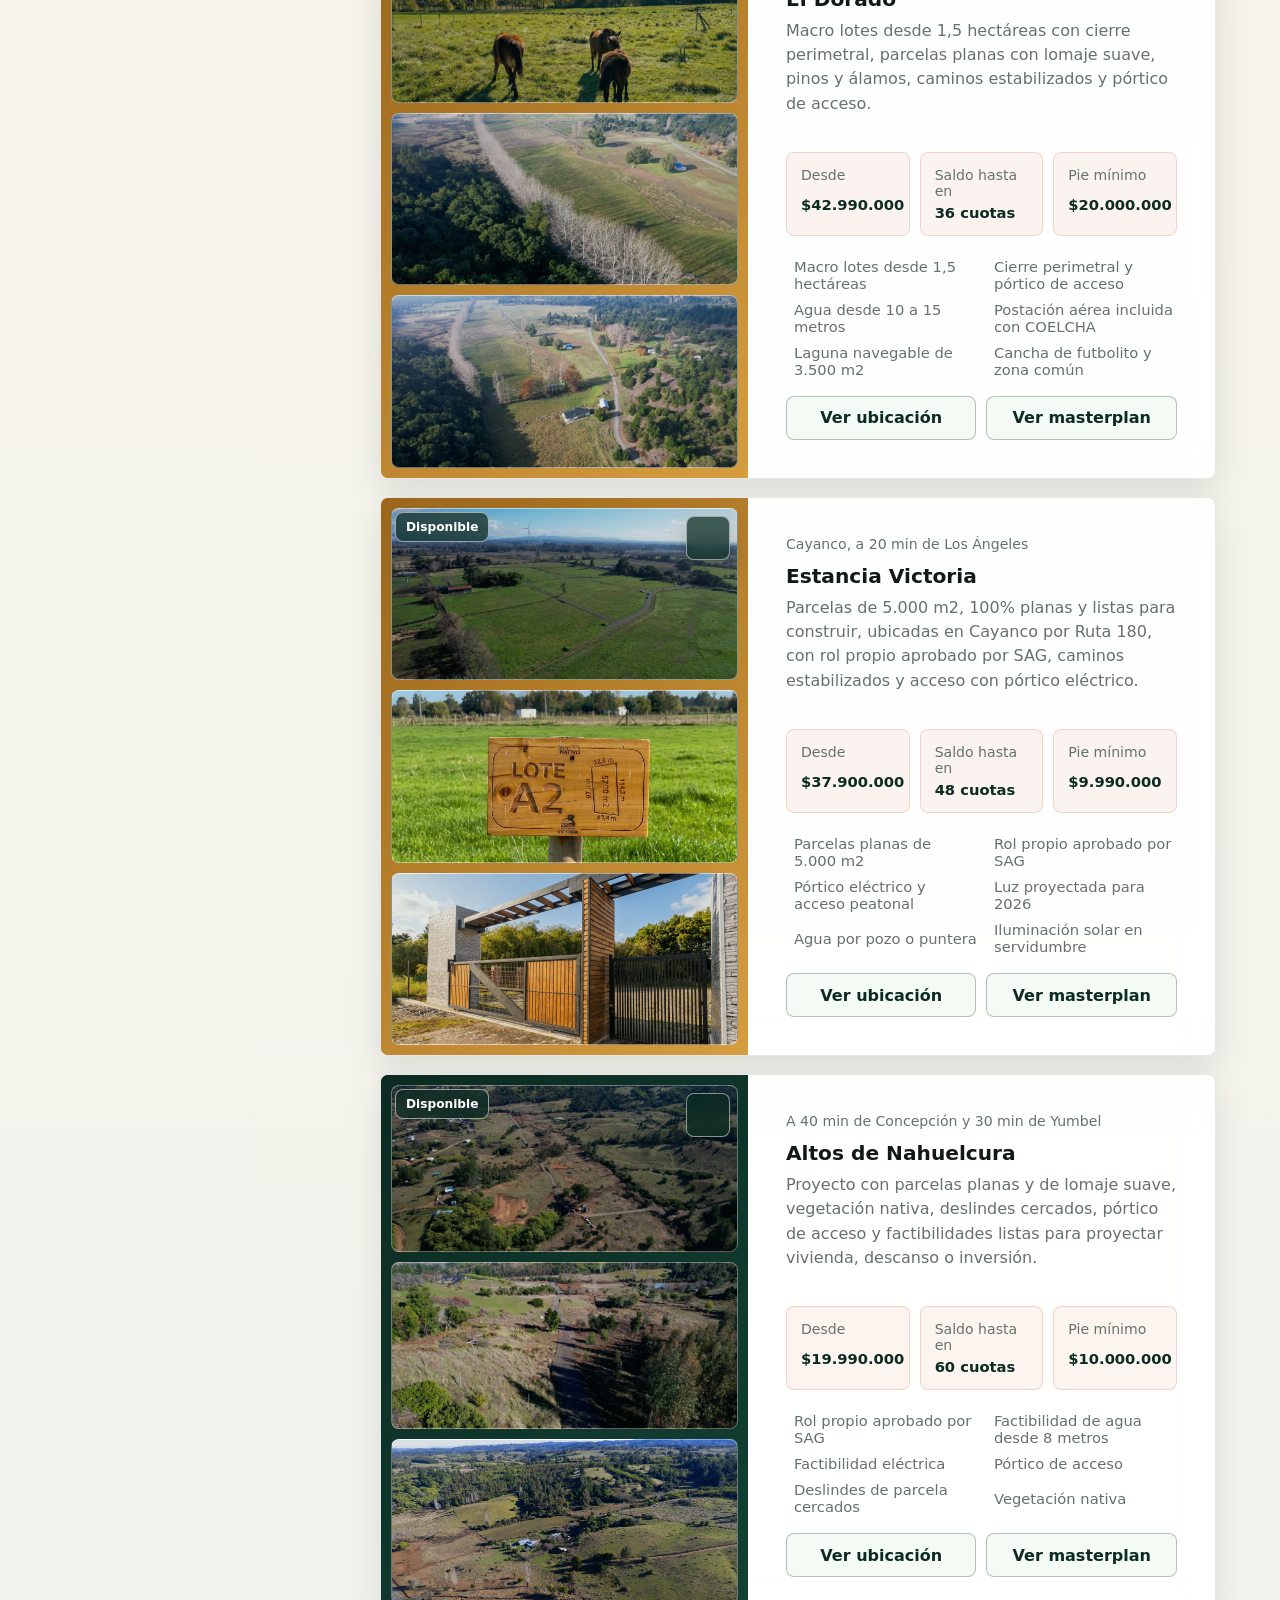
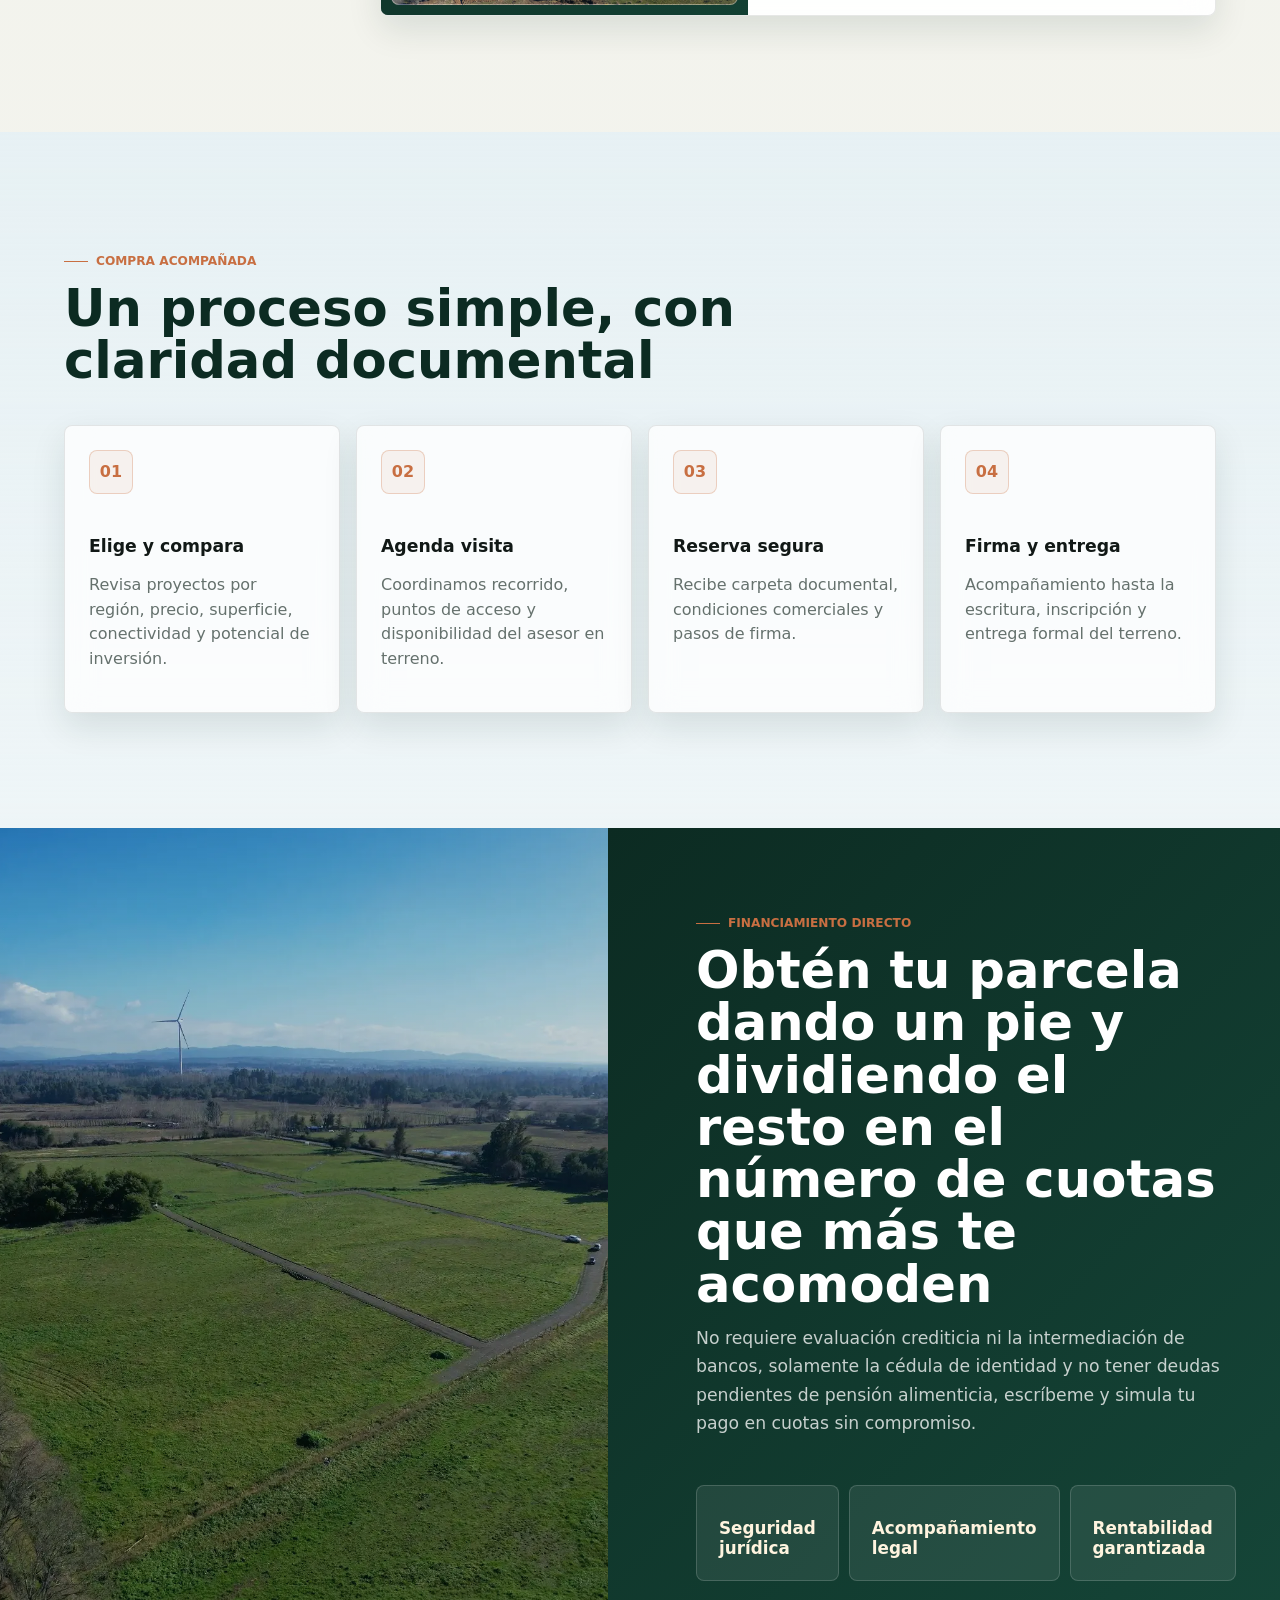
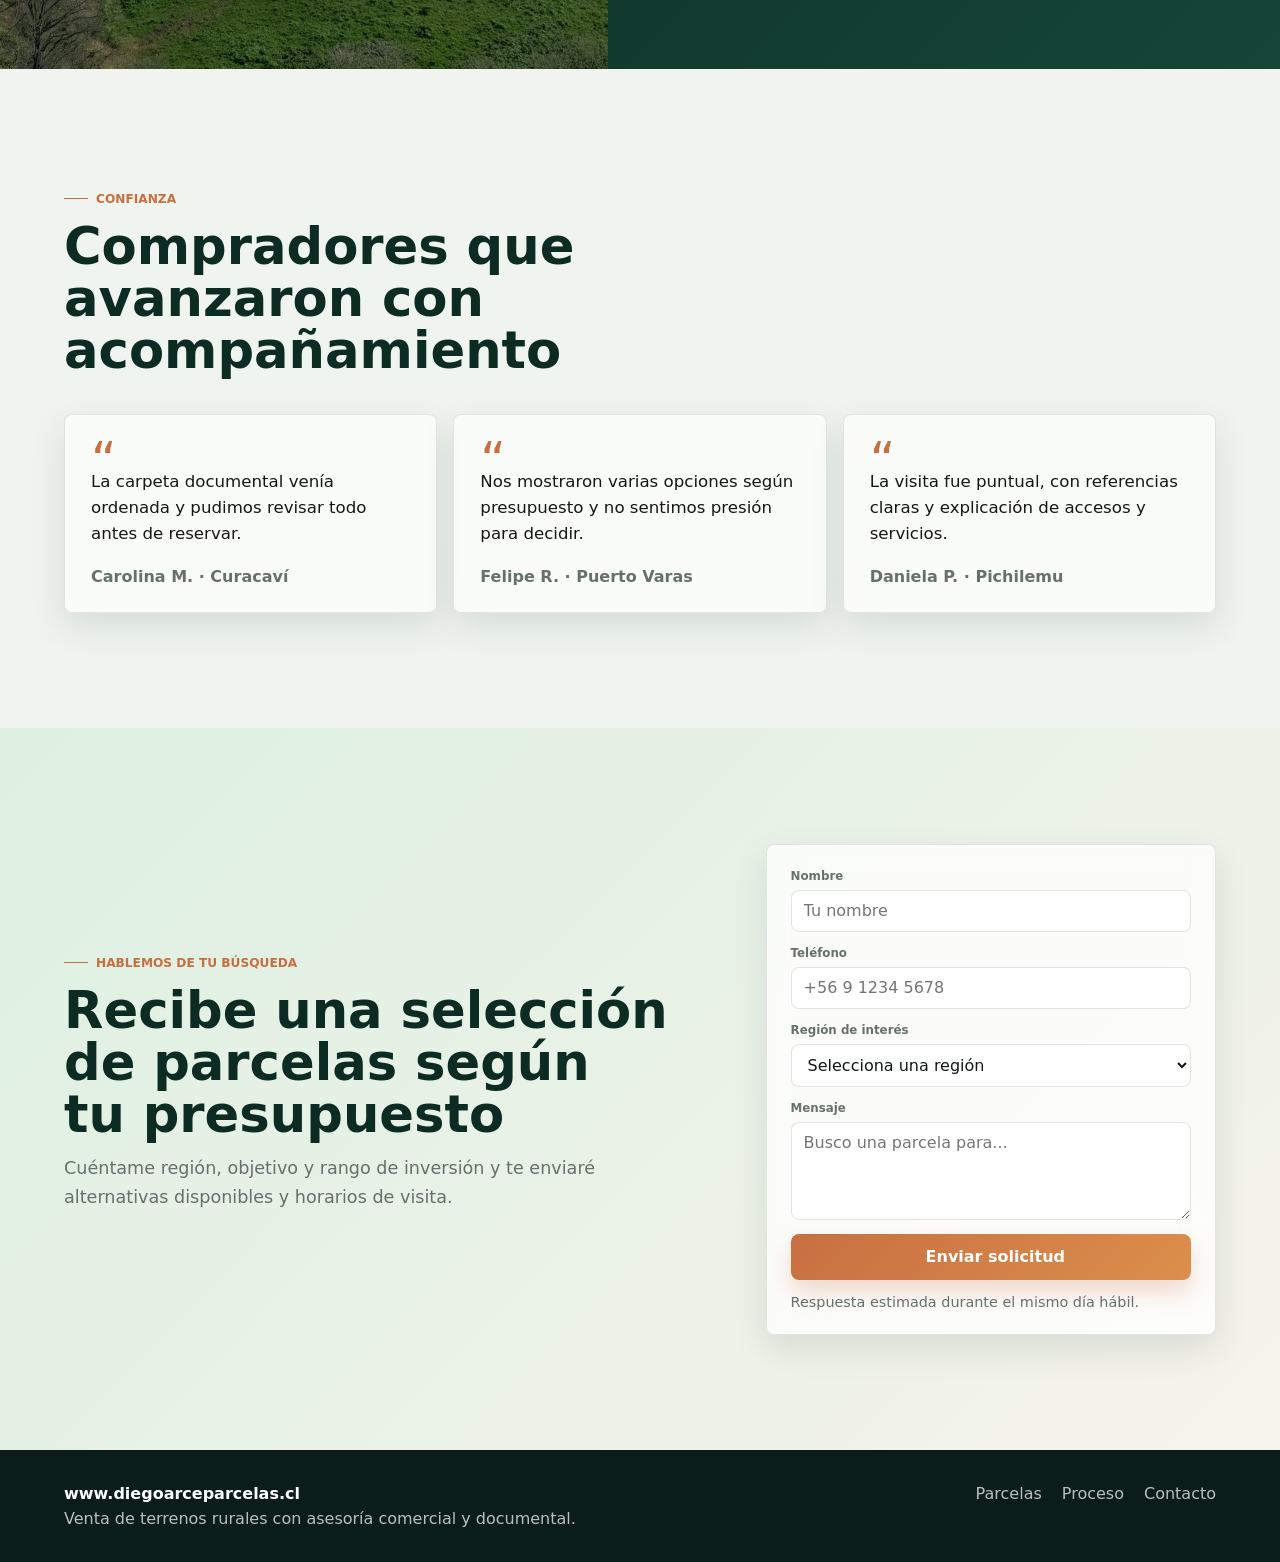
==== commit ed1e7c4b: "Actualizar página web" ====
--- a/index.html
+++ b/index.html
@@ -38,7 +38,7 @@
 
     <main>
       <section class="hero" id="inicio" aria-labelledby="hero-title">
-        <div class="hero-bg" role="img" aria-label="Vista aérea de campos y parcelas rurales"></div>
+        <div class="hero-bg" role="img" aria-label="Vista aérea del proyecto El Dorado"></div>
         <div class="hero-overlay"></div>
 
         <div class="hero-content">
@@ -50,33 +50,23 @@
 
           <form class="search-panel" aria-label="Buscar parcelas">
             <label>
-              <span>Zona</span>
+              <span>Región</span>
               <select id="zoneFilter">
-                <option value="todas">Todas las zonas</option>
-                <option value="sur">Sur</option>
-                <option value="centro">Centro</option>
-                <option value="costa">Costa</option>
+                <option value="todas">Todas las regiones</option>
+                <option value="biobio">Región del Biobío</option>
+                <option value="nuble">Región del Ñuble</option>
               </select>
             </label>
             <label>
               <span>Presupuesto</span>
               <select id="budgetFilter">
                 <option value="todos">Todos</option>
-                <option value="hasta-12m">Hasta $12.000.000</option>
-                <option value="12m-16m">$12.000.000 a $16.000.000</option>
-                <option value="sobre-20m">Sobre $20.000.000</option>
-                <option value="30m-40m">$30.000.000 a $40.000.000</option>
+                <option value="hasta-10m">Hasta $10.000.000</option>
+                <option value="10m-15m">De $10.000.000 a $15.000.000</option>
+                <option value="15m-20m">De $15.000.000 a $20.000.000</option>
+                <option value="20m-30m">De $20.000.000 a $30.000.000</option>
+                <option value="30m-40m">De $30.000.000 a $40.000.000</option>
                 <option value="sobre-40m">Sobre $40.000.000</option>
-                <option value="financiamiento">Con financiamiento directo</option>
-              </select>
-            </label>
-            <label>
-              <span>Uso esperado</span>
-              <select id="useFilter">
-                <option value="todos">Todos</option>
-                <option value="vivir">Vivir</option>
-                <option value="inversion">Inversión</option>
-                <option value="descanso">Descanso</option>
               </select>
             </label>
             <button type="submit">
@@ -85,21 +75,6 @@
             </button>
           </form>
         </div>
-
-        <aside class="hero-strip" aria-label="Resumen de plataforma">
-          <div>
-            <strong>34</strong>
-            <span>unidades del proyecto</span>
-          </div>
-          <div>
-            <strong>7.000 m2</strong>
-            <span>superficie desde</span>
-          </div>
-          <div>
-            <strong>15 m</strong>
-            <span>factibilidad de agua</span>
-          </div>
-        </aside>
       </section>
 
       <section class="section intro-band" aria-label="Servicios clave">
@@ -137,9 +112,8 @@
           <aside class="filters" aria-label="Filtros rápidos">
             <h3>Filtros</h3>
             <button class="filter-chip active" type="button" data-filter="todas">Todas</button>
-            <button class="filter-chip" type="button" data-filter="sur">Sur</button>
-            <button class="filter-chip" type="button" data-filter="centro">Centro</button>
-            <button class="filter-chip" type="button" data-filter="costa">Costa</button>
+            <button class="filter-chip" type="button" data-filter="biobio">Biobío</button>
+            <button class="filter-chip" type="button" data-filter="nuble">Ñuble</button>
             <div class="map-preview" aria-label="Mapa referencial de proyectos">
               <a
                 class="pin pin-a map-pin-link"
@@ -151,11 +125,11 @@
               ></a>
               <a
                 class="pin pin-b map-pin-link"
-                href="https://maps.app.goo.gl/raehdrZzeRTTJtsU7"
+                href="https://maps.app.goo.gl/JPsC493TuRmrfsYB8"
                 target="_blank"
                 rel="noopener"
-                aria-label="Abrir ubicación referencial de Bordevista en Google Maps"
-                title="Bordevista"
+                aria-label="Abrir ubicación referencial de Valle San Andrés en Google Maps"
+                title="Valle San Andrés"
               ></a>
               <a
                 class="pin pin-c map-pin-link"
@@ -181,12 +155,20 @@
                 aria-label="Abrir ubicación de Altos de Nahuelcura en Google Maps"
                 title="Altos de Nahuelcura"
               ></a>
+              <a
+                class="pin pin-f map-pin-link"
+                href="https://maps.app.goo.gl/41GmMw2fnq2jbrrB9"
+                target="_blank"
+                rel="noopener"
+                aria-label="Abrir ubicación de Verde Pradera en Google Maps"
+                title="Verde Pradera"
+              ></a>
             </div>
             <p>Ubicaciones clickeables para revisar cada proyecto directamente en Google Maps.</p>
           </aside>
 
           <div class="listing-grid" id="listingGrid">
-            <article class="parcel-card featured-project-card" data-zone="sur" data-budget="12m-16m financiamiento hasta-12m" data-use="vivir inversion descanso">
+            <article class="parcel-card featured-project-card" data-zone="biobio" data-budget="10m-15m 15m-20m">
               <div class="project-gallery-placeholder rich-gallery" aria-label="Galería de imágenes del proyecto Riberas de Antuco">
                 <button
                   class="gallery-expand"
@@ -236,7 +218,6 @@
               <div class="parcel-body">
                 <div class="parcel-top">
                   <span>Sector Antuco, Región del Biobío</span>
-                  <strong>Desde $15.990.000</strong>
                 </div>
                 <h3>Riberas de Antuco</h3>
                 <p>
@@ -244,8 +225,9 @@
                   vista privilegiada al Volcán Antuco y cercanía al río Laja.
                 </p>
                 <div class="price-strip">
-                  <span>Contado desde <strong>$11.990.000</strong></span>
-                  <span>Pie desde <strong>$4.990.000</strong></span>
+                  <span>Desde <strong>$13.990.000</strong></span>
+                  <span>Saldo hasta en <strong>36 cuotas</strong></span>
+                  <span>Pie mínimo <strong>$10.000.000</strong></span>
                 </div>
                 <ul class="project-benefits">
                   <li><i data-lucide="ruler" aria-hidden="true"></i> Parcelas desde 7.000 m2</li>
@@ -268,52 +250,78 @@
                     class="ghost-button"
                     type="button"
                     data-open-modal="Riberas de Antuco"
-                    data-modal-description="Proyecto de 34 unidades en Sector Antuco, con parcelas desde 7.000 m2, acceso asfaltado, caminos interiores estabilizados, portón de acceso, vista al Volcán Antuco y cercanía al río Laja."
-                  >
-                    Ver detalle
+                    data-modal-description="Proyecto de 34 unidades en Sector Antuco, con parcelas desde 7.000 m2, acceso asfaltado, caminos interiores estabilizados, portón de acceso, vista al Volcán Antuco y cercanía al río Laja. Valores desde $13.990.000, pie mínimo de $10.000.000 y saldo hasta en 36 cuotas."
+                  >
+                    Ver masterplan
                   </button>
                 </div>
               </div>
             </article>
 
-            <article class="parcel-card featured-project-card" data-zone="sur" data-budget="sobre-20m financiamiento 12m-16m" data-use="vivir inversion descanso">
-              <div class="project-gallery-placeholder" aria-label="Espacios reservados para imágenes del proyecto Bordevista en formato webp">
-                <div class="project-image-slot main-slot" data-image-src="imagenes/bordevista-1.webp">
-                  <span>bordevista-1.webp</span>
-                </div>
-                <div class="project-image-slot" data-image-src="imagenes/bordevista-2.webp">
-                  <span>bordevista-2.webp</span>
-                </div>
-                <div class="project-image-slot" data-image-src="imagenes/bordevista-3.webp">
-                  <span>bordevista-3.webp</span>
+            <article class="parcel-card featured-project-card" data-zone="nuble" data-budget="20m-30m 30m-40m sobre-40m">
+              <div class="project-gallery-placeholder rich-gallery" aria-label="Galería de imágenes del proyecto Valle San Andrés">
+                <button
+                  class="gallery-expand"
+                  type="button"
+                  data-open-gallery="Valle San Andrés"
+                  aria-label="Ampliar galería de Valle San Andrés"
+                >
+                  <i data-lucide="maximize-2" aria-hidden="true"></i>
+                </button>
+                <div class="project-image-slot main-slot" data-image-src="imagenes/valle-san-andres-1.webp">
+                  <span>valle-san-andres-1.webp</span>
+                </div>
+                <div class="project-image-slot" data-image-src="imagenes/valle-san-andres-2.webp">
+                  <span>valle-san-andres-2.webp</span>
+                </div>
+                <div class="project-image-slot" data-image-src="imagenes/valle-san-andres-3.webp">
+                  <span>valle-san-andres-3.webp</span>
+                </div>
+                <div class="project-image-slot gallery-only" data-image-src="imagenes/valle-san-andres-4.webp">
+                  <span>valle-san-andres-4.webp</span>
+                </div>
+                <div class="project-image-slot gallery-only" data-image-src="imagenes/valle-san-andres-5.webp">
+                  <span>valle-san-andres-5.webp</span>
+                </div>
+                <div class="project-image-slot gallery-only" data-image-src="imagenes/valle-san-andres-6.webp">
+                  <span>valle-san-andres-6.webp</span>
+                </div>
+                <div class="project-image-slot gallery-only" data-image-src="imagenes/valle-san-andres-7.webp">
+                  <span>valle-san-andres-7.webp</span>
+                </div>
+                <div class="project-image-slot gallery-only" data-image-src="imagenes/valle-san-andres-8.webp">
+                  <span>valle-san-andres-8.webp</span>
+                </div>
+                <div class="project-image-slot gallery-only" data-image-src="imagenes/valle-san-andres-9.webp">
+                  <span>valle-san-andres-9.webp</span>
                 </div>
               </div>
               <div class="parcel-body">
                 <div class="parcel-top">
-                  <span>Sector Chancal, Quillón</span>
-                  <strong>Desde $20.990.000</strong>
-                </div>
-                <h3>Bordevista</h3>
+                  <span>A 5 minutos del peaje Huinanco</span>
+                </div>
+                <h3>Valle San Andrés</h3>
                 <p>
-                  Proyecto exclusivo de solo 11 parcelas de 5.000 m2, ubicado en Sector Chancal, Quillón,
-                  a solo 1 hora de Concepción, con bosque nativo, excelente conectividad y entorno natural.
+                  Parcelas de 5.000 m2 desde $29.990.000, alternativa PC40 de 7.000 m2 y opción en orilla de carretera.
+                  Proyecto con rol propio aprobado por SAG, acceso privado y factibilidades cercanas.
                 </p>
                 <div class="price-strip">
-                  <span>Contado desde <strong>$14.990.000</strong></span>
-                  <span>Pie desde <strong>$4.990.000</strong></span>
+                  <span>Desde <strong>$29.990.000</strong></span>
+                  <span>Saldo hasta en <strong>60 cuotas</strong></span>
+                  <span>Pie mínimo <strong>$9.990.000</strong></span>
                 </div>
                 <ul class="project-benefits">
+                  <li><i data-lucide="ruler" aria-hidden="true"></i> Parcelas de 5.000 m2</li>
                   <li><i data-lucide="badge-check" aria-hidden="true"></i> Rol propio aprobado por SAG</li>
-                  <li><i data-lucide="droplets" aria-hidden="true"></i> Factibilidad de agua entre 11 y 15 metros</li>
-                  <li><i data-lucide="plug" aria-hidden="true"></i> Factibilidad eléctrica con COELCHA</li>
-                  <li><i data-lucide="trees" aria-hidden="true"></i> Bosque nativo y entorno natural</li>
-                  <li><i data-lucide="shield-check" aria-hidden="true"></i> 2 portones de acceso</li>
-                  <li><i data-lucide="route" aria-hidden="true"></i> Caminos interiores estabilizados</li>
+                  <li><i data-lucide="door-open" aria-hidden="true"></i> Portón de acceso privado</li>
+                  <li><i data-lucide="plug" aria-hidden="true"></i> Luz a menos de 100 metros</li>
+                  <li><i data-lucide="droplets" aria-hidden="true"></i> Agua desde napas de 15 a 35 metros</li>
+                  <li><i data-lucide="route" aria-hidden="true"></i> Opción en orilla de carretera</li>
                 </ul>
                 <div class="project-actions">
                   <a
                     class="ghost-button"
-                    href="https://maps.app.goo.gl/raehdrZzeRTTJtsU7"
+                    href="https://maps.app.goo.gl/JPsC493TuRmrfsYB8"
                     target="_blank"
                     rel="noopener"
                   >
@@ -322,31 +330,149 @@
                   <button
                     class="ghost-button"
                     type="button"
-                    data-open-modal="Bordevista"
-                    data-modal-description="Proyecto de 11 parcelas de 5.000 m2 en Sector Chancal, Quillón, a solo 1 hora de Concepción, con rol propio aprobado por SAG, factibilidad de agua entre 11 y 15 metros, factibilidad eléctrica con COELCHA, caminos estabilizados y 2 portones de acceso."
-                  >
-                    Ver detalle
+                    data-open-modal="Valle San Andrés"
+                    data-modal-description="Proyecto a 5 minutos del peaje Huinanco, con parcelas de 5.000 m2 desde $29.990.000, alternativa PC40 de 7.000 m2 a $39.990.000 y opción en orilla de carretera a $51.990.000. Pie mínimo de $9.990.000 y saldo hasta en 60 cuotas. Cuenta con rol propio aprobado por SAG, portón de acceso privado, luz a menos de 100 metros y agua desde napas de 15 a 35 metros."
+                  >
+                    Ver masterplan
                   </button>
                 </div>
               </div>
             </article>
 
-            <article class="parcel-card featured-project-card premium-project-card" data-zone="sur" data-budget="sobre-40m financiamiento" data-use="vivir inversion descanso">
-              <div class="project-gallery-placeholder" aria-label="Espacios reservados para imágenes del proyecto El Dorado en formato webp">
-                <div class="project-image-slot main-slot" data-image-src="imagenes/el-dorado-1.webp">
-                  <span>el-dorado-1.webp</span>
-                </div>
-                <div class="project-image-slot" data-image-src="imagenes/el-dorado-2.webp">
-                  <span>el-dorado-2.webp</span>
-                </div>
-                <div class="project-image-slot" data-image-src="imagenes/el-dorado-3.webp">
-                  <span>el-dorado-3.webp</span>
+            <article class="parcel-card featured-project-card" data-zone="nuble" data-budget="20m-30m">
+              <div class="project-gallery-placeholder rich-gallery" aria-label="Galería de imágenes del proyecto Verde Pradera">
+                <button
+                  class="gallery-expand"
+                  type="button"
+                  data-open-gallery="Verde Pradera"
+                  aria-label="Ampliar galería de Verde Pradera"
+                >
+                  <i data-lucide="maximize-2" aria-hidden="true"></i>
+                </button>
+                <div class="project-image-slot main-slot" data-image-src="imagenes/verde-pradera-8.webp">
+                  <span>verde-pradera-8.webp</span>
+                </div>
+                <div class="project-image-slot" data-image-src="imagenes/verde-pradera-12.webp">
+                  <span>verde-pradera-12.webp</span>
+                </div>
+                <div class="project-image-slot" data-image-src="imagenes/verde-pradera-7.webp">
+                  <span>verde-pradera-7.webp</span>
+                </div>
+                <div class="project-image-slot gallery-only" data-image-src="imagenes/verde-pradera-1.webp">
+                  <span>verde-pradera-1.webp</span>
+                </div>
+                <div class="project-image-slot gallery-only" data-image-src="imagenes/verde-pradera-2.webp">
+                  <span>verde-pradera-2.webp</span>
+                </div>
+                <div class="project-image-slot gallery-only" data-image-src="imagenes/verde-pradera-3.webp">
+                  <span>verde-pradera-3.webp</span>
+                </div>
+                <div class="project-image-slot gallery-only" data-image-src="imagenes/verde-pradera-4.webp">
+                  <span>verde-pradera-4.webp</span>
+                </div>
+                <div class="project-image-slot gallery-only" data-image-src="imagenes/verde-pradera-5.webp">
+                  <span>verde-pradera-5.webp</span>
+                </div>
+                <div class="project-image-slot gallery-only" data-image-src="imagenes/verde-pradera-6.webp">
+                  <span>verde-pradera-6.webp</span>
+                </div>
+                <div class="project-image-slot gallery-only" data-image-src="imagenes/verde-pradera-9.webp">
+                  <span>verde-pradera-9.webp</span>
+                </div>
+                <div class="project-image-slot gallery-only" data-image-src="imagenes/verde-pradera-10.webp">
+                  <span>verde-pradera-10.webp</span>
+                </div>
+                <div class="project-image-slot gallery-only" data-image-src="imagenes/verde-pradera-11.webp">
+                  <span>verde-pradera-11.webp</span>
                 </div>
               </div>
               <div class="parcel-body">
                 <div class="parcel-top">
-                  <span>Ubicación por confirmar</span>
-                  <strong>Contado desde $42.990.000</strong>
+                  <span>Con salida al Río Perquilauquén</span>
+                </div>
+                <h3>Verde Pradera</h3>
+                <p>
+                  Parcelas desde $22.990.000 hasta $25.990.000, con salida al Río Perquilauquén,
+                  rol propio aprobado por SAG, acceso privado y área común con invernadero.
+                </p>
+                <div class="price-strip">
+                  <span>Desde <strong>$22.990.000</strong></span>
+                  <span>Saldo hasta en <strong>60 cuotas</strong></span>
+                  <span>Pie mínimo <strong>$3.990.000</strong></span>
+                </div>
+                <ul class="project-benefits">
+                  <li><i data-lucide="badge-check" aria-hidden="true"></i> Rol propio aprobado por SAG</li>
+                  <li><i data-lucide="door-open" aria-hidden="true"></i> Portón de acceso privado</li>
+                  <li><i data-lucide="plug" aria-hidden="true"></i> Luz a solo 10 metros</li>
+                  <li><i data-lucide="droplets" aria-hidden="true"></i> Agua desde napas de 5 metros</li>
+                  <li><i data-lucide="sprout" aria-hidden="true"></i> Área común con invernadero</li>
+                  <li><i data-lucide="waves" aria-hidden="true"></i> Salida al Río Perquilauquén</li>
+                </ul>
+                <div class="project-actions">
+                  <a
+                    class="ghost-button"
+                    href="https://maps.app.goo.gl/41GmMw2fnq2jbrrB9"
+                    target="_blank"
+                    rel="noopener"
+                  >
+                    Ver ubicación
+                  </a>
+                  <button
+                    class="ghost-button"
+                    type="button"
+                    data-open-modal="Verde Pradera"
+                    data-modal-description="Proyecto con salida al Río Perquilauquén, valores desde $22.990.000 hasta $25.990.000, pie mínimo de $3.990.000 y saldo hasta en 60 cuotas. Cuenta con rol propio aprobado por SAG, portón de acceso privado, luz a solo 10 metros, agua desde napas de 5 metros y área común con invernadero."
+                  >
+                    Ver masterplan
+                  </button>
+                </div>
+              </div>
+            </article>
+
+            <article class="parcel-card featured-project-card premium-project-card" data-zone="biobio" data-budget="sobre-40m">
+              <div class="project-gallery-placeholder rich-gallery el-dorado-gallery" aria-label="Galería de imágenes del proyecto El Dorado">
+                <button
+                  class="gallery-expand"
+                  type="button"
+                  data-open-gallery="El Dorado"
+                  aria-label="Ampliar galería de El Dorado"
+                >
+                  <i data-lucide="maximize-2" aria-hidden="true"></i>
+                </button>
+                <div class="project-image-slot main-slot" data-image-src="imagenes/el-dorado-5.webp">
+                  <span>el-dorado-5.webp</span>
+                </div>
+                <div class="project-image-slot" data-image-src="imagenes/el-dorado-7.webp">
+                  <span>el-dorado-7.webp</span>
+                </div>
+                <div class="project-image-slot" data-image-src="imagenes/el-dorado-8.webp">
+                  <span>el-dorado-8.webp</span>
+                </div>
+                <div class="project-image-slot gallery-only" data-image-src="imagenes/el-dorado-4.webp">
+                  <span>el-dorado-4.webp</span>
+                </div>
+                <div class="project-image-slot gallery-only" data-image-src="imagenes/el-dorado-6.webp">
+                  <span>el-dorado-6.webp</span>
+                </div>
+                <div class="project-image-slot gallery-only" data-image-src="imagenes/el-dorado-1.webp">
+                  <span>el-dorado-1.webp</span>
+                </div>
+                <div class="project-image-slot gallery-only" data-image-src="imagenes/el-dorado-2.webp">
+                  <span>el-dorado-2.webp</span>
+                </div>
+                <div class="project-image-slot gallery-only" data-image-src="imagenes/el-dorado-3.webp">
+                  <span>el-dorado-3.webp</span>
+                </div>
+                <div class="project-image-slot gallery-only" data-image-src="imagenes/el-dorado-9.webp">
+                  <span>el-dorado-9.webp</span>
+                </div>
+                <div class="project-image-slot gallery-only" data-image-src="imagenes/el-dorado-10.webp">
+                  <span>el-dorado-10.webp</span>
+                </div>
+              </div>
+              <div class="parcel-body">
+                <div class="parcel-top">
+                  <span>Región del Biobío</span>
                 </div>
                 <h3>El Dorado</h3>
                 <p>
@@ -354,8 +480,9 @@
                   pinos y álamos, caminos estabilizados y pórtico de acceso.
                 </p>
                 <div class="price-strip">
-                  <span>Pie desde <strong>$19.990.000</strong></span>
-                  <span>Saldo hasta <strong>36 cuotas</strong></span>
+                  <span>Desde <strong>$42.990.000</strong></span>
+                  <span>Saldo hasta en <strong>36 cuotas</strong></span>
+                  <span>Pie mínimo <strong>$20.000.000</strong></span>
                 </div>
                 <ul class="project-benefits">
                   <li><i data-lucide="ruler" aria-hidden="true"></i> Macro lotes desde 1,5 hectáreas</li>
@@ -378,30 +505,49 @@
                     class="ghost-button"
                     type="button"
                     data-open-modal="El Dorado"
-                    data-modal-description="Macro lotes desde 1,5 hectáreas con cierre perimetral, caminos estabilizados, pórtico de acceso, parcelas planas con lomaje suave, pinos y álamos. Cuenta con zona común, laguna navegable de 3.500 m2, cancha de futbolito, agua desde 10 a 15 metros y postación aérea incluida con empalme COELCHA."
-                  >
-                    Ver detalle
+                    data-modal-description="Macro lotes desde 1,5 hectáreas con cierre perimetral, caminos estabilizados, pórtico de acceso, parcelas planas con lomaje suave, pinos y álamos. Cuenta con zona común, laguna navegable de 3.500 m2, cancha de futbolito, agua desde 10 a 15 metros y postación aérea incluida con empalme COELCHA. Valores desde $42.990.000, pie mínimo de $20.000.000 y saldo hasta en 36 cuotas."
+                  >
+                    Ver masterplan
                   </button>
                 </div>
               </div>
             </article>
 
-            <article class="parcel-card featured-project-card premium-project-card" data-zone="sur" data-budget="30m-40m sobre-40m financiamiento" data-use="vivir inversion descanso">
-              <div class="project-gallery-placeholder" aria-label="Espacios reservados para imágenes del proyecto Estancia Victoria en formato webp">
-                <div class="project-image-slot main-slot" data-image-src="imagenes/estancia-victoria-1.webp">
+            <article class="parcel-card featured-project-card premium-project-card" data-zone="biobio" data-budget="30m-40m sobre-40m">
+              <div class="project-gallery-placeholder rich-gallery estancia-gallery" aria-label="Galería de imágenes del proyecto Estancia Victoria">
+                <button
+                  class="gallery-expand"
+                  type="button"
+                  data-open-gallery="Estancia Victoria"
+                  aria-label="Ampliar galería de Estancia Victoria"
+                >
+                  <i data-lucide="maximize-2" aria-hidden="true"></i>
+                </button>
+                <div class="project-image-slot main-slot estancia-cover" data-image-src="imagenes/estancia-victoria-4.webp">
+                  <span>estancia-victoria-4.webp</span>
+                </div>
+                <div class="project-image-slot estancia-thumb-sign" data-image-src="imagenes/estancia-victoria-2.webp">
+                  <span>estancia-victoria-2.webp</span>
+                </div>
+                <div class="project-image-slot estancia-thumb-gate" data-image-src="imagenes/estancia-victoria-3.webp">
+                  <span>estancia-victoria-3.webp</span>
+                </div>
+                <div class="project-image-slot gallery-only" data-image-src="imagenes/estancia-victoria-1.webp">
                   <span>estancia-victoria-1.webp</span>
                 </div>
-                <div class="project-image-slot" data-image-src="imagenes/estancia-victoria-2.webp">
-                  <span>estancia-victoria-2.webp</span>
-                </div>
-                <div class="project-image-slot" data-image-src="imagenes/estancia-victoria-3.webp">
-                  <span>estancia-victoria-3.webp</span>
+                <div class="project-image-slot gallery-only" data-image-src="imagenes/estancia-victoria-5.webp">
+                  <span>estancia-victoria-5.webp</span>
+                </div>
+                <div class="project-image-slot gallery-only" data-image-src="imagenes/estancia-victoria-6.webp">
+                  <span>estancia-victoria-6.webp</span>
+                </div>
+                <div class="project-image-slot gallery-only" data-image-src="imagenes/estancia-victoria-7.webp">
+                  <span>estancia-victoria-7.webp</span>
                 </div>
               </div>
               <div class="parcel-body">
                 <div class="parcel-top">
                   <span>Cayanco, a 20 min de Los Ángeles</span>
-                  <strong>Desde $37.900.000</strong>
                 </div>
                 <h3>Estancia Victoria</h3>
                 <p>
@@ -409,8 +555,9 @@
                   con rol propio aprobado por SAG, caminos estabilizados y acceso con pórtico eléctrico.
                 </p>
                 <div class="price-strip">
-                  <span>Hasta <strong>$43.900.000</strong></span>
-                  <span>Pie desde <strong>$19.990.000</strong></span>
+                  <span>Desde <strong>$37.900.000</strong></span>
+                  <span>Saldo hasta en <strong>48 cuotas</strong></span>
+                  <span>Pie mínimo <strong>$9.990.000</strong></span>
                 </div>
                 <ul class="project-benefits">
                   <li><i data-lucide="ruler" aria-hidden="true"></i> Parcelas planas de 5.000 m2</li>
@@ -433,16 +580,24 @@
                     class="ghost-button"
                     type="button"
                     data-open-modal="Estancia Victoria"
-                    data-modal-description="Parcelas de 5.000 m2, 100% planas y listas para construir en Cayanco, a 20 minutos de Los Ángeles por Ruta 180. Valores desde $37.900.000 hasta $43.900.000, pie desde $19.990.000, hasta 24 cuotas sin interés en UF o hasta 48 cuotas fijas en pesos. Incluye rol propio aprobado por SAG, pórtico eléctrico, acceso peatonal, caminos estabilizados, agua por pozo o puntera e iluminación solar en servidumbre."
-                  >
-                    Ver detalle
+                    data-modal-description="Parcelas de 5.000 m2, 100% planas y listas para construir en Cayanco, a 20 minutos de Los Ángeles por Ruta 180. Valores desde $37.900.000, pie mínimo de $9.990.000 y saldo hasta en 48 cuotas. Incluye rol propio aprobado por SAG, pórtico eléctrico, acceso peatonal, caminos estabilizados, agua por pozo o puntera e iluminación solar en servidumbre."
+                  >
+                    Ver masterplan
                   </button>
                 </div>
               </div>
             </article>
 
-            <article class="parcel-card featured-project-card" data-zone="sur" data-budget="sobre-20m financiamiento" data-use="vivir inversion descanso">
-              <div class="project-gallery-placeholder" aria-label="Espacios reservados para imágenes del proyecto Altos de Nahuelcura en formato webp">
+            <article class="parcel-card featured-project-card" data-zone="biobio" data-budget="15m-20m 20m-30m">
+              <div class="project-gallery-placeholder rich-gallery" aria-label="Galería de imágenes del proyecto Altos de Nahuelcura">
+                <button
+                  class="gallery-expand"
+                  type="button"
+                  data-open-gallery="Altos de Nahuelcura"
+                  aria-label="Ampliar galería de Altos de Nahuelcura"
+                >
+                  <i data-lucide="maximize-2" aria-hidden="true"></i>
+                </button>
                 <div class="project-image-slot main-slot" data-image-src="imagenes/altos-de-nahuelcura-1.webp">
                   <span>altos-de-nahuelcura-1.webp</span>
                 </div>
@@ -451,12 +606,17 @@
                 </div>
                 <div class="project-image-slot" data-image-src="imagenes/altos-de-nahuelcura-3.webp">
                   <span>altos-de-nahuelcura-3.webp</span>
+                </div>
+                <div class="project-image-slot gallery-only" data-image-src="imagenes/altos-de-nahuelcura-4.webp">
+                  <span>altos-de-nahuelcura-4.webp</span>
+                </div>
+                <div class="project-image-slot gallery-only" data-image-src="imagenes/altos-de-nahuelcura-5.webp">
+                  <span>altos-de-nahuelcura-5.webp</span>
                 </div>
               </div>
               <div class="parcel-body">
                 <div class="parcel-top">
                   <span>A 40 min de Concepción y 30 min de Yumbel</span>
-                  <strong>Desde $19.990.000</strong>
                 </div>
                 <h3>Altos de Nahuelcura</h3>
                 <p>
@@ -464,8 +624,9 @@
                   pórtico de acceso y factibilidades listas para proyectar vivienda, descanso o inversión.
                 </p>
                 <div class="price-strip">
-                  <span>Hasta <strong>$25.990.000</strong></span>
-                  <span>Pie desde <strong>$4.990.000</strong></span>
+                  <span>Desde <strong>$19.990.000</strong></span>
+                  <span>Saldo hasta en <strong>60 cuotas</strong></span>
+                  <span>Pie mínimo <strong>$10.000.000</strong></span>
                 </div>
                 <ul class="project-benefits">
                   <li><i data-lucide="badge-check" aria-hidden="true"></i> Rol propio aprobado por SAG</li>
@@ -488,9 +649,9 @@
                     class="ghost-button"
                     type="button"
                     data-open-modal="Altos de Nahuelcura"
-                    data-modal-description="Proyecto a 40 minutos de Concepción y 30 minutos de Yumbel, con valores desde $19.990.000 hasta $25.990.000 y financiamiento directo con pie desde $4.990.000. Cuenta con rol propio aprobado por SAG, factibilidad de agua desde 8 metros, factibilidad eléctrica, pórtico de acceso, deslindes cercados, parcelas planas con lomaje suave y vegetación nativa."
-                  >
-                    Ver detalle
+                    data-modal-description="Proyecto a 40 minutos de Concepción y 30 minutos de Yumbel, con valores desde $19.990.000, pie mínimo de $10.000.000 y saldo hasta en 60 cuotas. Cuenta con rol propio aprobado por SAG, factibilidad de agua desde 8 metros, factibilidad eléctrica, pórtico de acceso, deslindes cercados, parcelas planas con lomaje suave y vegetación nativa."
+                  >
+                    Ver masterplan
                   </button>
                 </div>
               </div>
@@ -508,7 +669,7 @@
           <article>
             <span>01</span>
             <h3>Elige y compara</h3>
-            <p>Revisa proyectos por zona, precio, superficie, conectividad y potencial de uso.</p>
+            <p>Revisa proyectos por región, precio, superficie, conectividad y potencial de inversión.</p>
           </article>
           <article>
             <span>02</span>
@@ -531,24 +692,23 @@
       <section class="investment" id="inversion">
         <div class="investment-media"></div>
         <div class="investment-content">
-          <p class="eyebrow">Decisión informada</p>
-          <h2>Evalúa plusvalía, conectividad y uso futuro antes de comprar</h2>
+          <p class="eyebrow">Financiamiento directo</p>
+          <h2>Obtén tu parcela dando un pie y dividiendo el resto en el número de cuotas que más te acomoden</h2>
           <p>
-            Cada proyecto se presenta con información comercial clara y criterios de revisión para que puedas decidir con calma:
-            accesos, cercanía a servicios, normativa, entorno y opciones de pago.
+            No requiere evaluación crediticia ni la intermediación de bancos, solamente la cédula de identidad y no tener deudas pendientes de pensión alimenticia, escríbeme y simula tu pago en cuotas sin compromiso.
           </p>
           <div class="metrics">
             <div>
-              <strong>$11.990.000</strong>
-              <span>oportunidad contado</span>
+              <i data-lucide="shield-check" aria-hidden="true"></i>
+              <strong>Seguridad jurídica</strong>
             </div>
             <div>
-              <strong>7.000 m2</strong>
-              <span>parcelas desde</span>
+              <i data-lucide="scale" aria-hidden="true"></i>
+              <strong>Acompañamiento legal</strong>
             </div>
             <div>
-              <strong>$4.990.000</strong>
-              <span>pie financiamiento</span>
+              <i data-lucide="trending-up" aria-hidden="true"></i>
+              <strong>Rentabilidad garantizada</strong>
             </div>
           </div>
         </div>
@@ -580,7 +740,7 @@
           <p class="eyebrow">Hablemos de tu búsqueda</p>
           <h2>Recibe una selección de parcelas según tu presupuesto</h2>
           <p>
-            Cuéntanos zona, objetivo y rango de inversión. Un asesor te enviará alternativas disponibles y horarios de visita.
+            Cuéntame región, objetivo y rango de inversión y te enviaré alternativas disponibles y horarios de visita.
           </p>
         </div>
         <form class="contact-form">
@@ -593,12 +753,11 @@
             <input type="tel" name="phone" placeholder="+56 9 1234 5678" required />
           </label>
           <label>
-            <span>Zona de interés</span>
+            <span>Región de interés</span>
             <select name="zone" required>
-              <option value="">Selecciona una zona</option>
-              <option>Sur</option>
-              <option>Centro</option>
-              <option>Costa</option>
+              <option value="">Selecciona una región</option>
+              <option>Región del Biobío</option>
+              <option>Región del Ñuble</option>
               <option>Aún no lo sé</option>
             </select>
           </label>
--- a/styles.css
+++ b/styles.css
@@ -196,9 +196,9 @@
 }
 
 .hero-bg {
-  background-image: url("https://images.unsplash.com/photo-1515023115689-589c33041d3c?auto=format&fit=crop&w=2200&q=85");
+  background-image: url("imagenes/el-dorado-3.webp");
   background-size: cover;
-  background-position: center;
+  background-position: center 42%;
   transform: scale(1.04);
   filter: saturate(1.06) contrast(1.04);
 }
@@ -222,7 +222,7 @@
   position: relative;
   z-index: 1;
   max-width: 1040px;
-  padding-bottom: 112px;
+  padding-bottom: 72px;
 }
 
 .eyebrow {
@@ -287,7 +287,7 @@
 
 .search-panel {
   display: grid;
-  grid-template-columns: repeat(3, minmax(150px, 1fr)) auto;
+  grid-template-columns: repeat(2, minmax(190px, 1fr)) auto;
   gap: 10px;
   width: min(100%, 980px);
   margin-top: 34px;
@@ -567,6 +567,11 @@
   top: 58%;
 }
 
+.pin-f {
+  left: 82%;
+  top: 64%;
+}
+
 .map-pin-link {
   display: block;
   transition: transform 160ms ease, box-shadow 160ms ease;
@@ -685,8 +690,9 @@
 }
 
 .project-gallery-placeholder.rich-gallery {
-  grid-template-columns: 1.35fr 1fr;
-  grid-template-rows: repeat(2, minmax(170px, 1fr));
+  align-content: start;
+  grid-template-columns: 1fr;
+  grid-template-rows: repeat(3, minmax(0, 1fr));
   max-height: none;
   overflow: hidden;
 }
@@ -727,12 +733,35 @@
 }
 
 .rich-gallery .project-image-slot.main-slot {
-  grid-row: 1 / -1;
-  min-height: 350px;
+  grid-row: auto;
+  min-height: 0;
+}
+
+.estancia-gallery .estancia-cover {
+  background-position: 68% center;
+}
+
+.estancia-gallery .estancia-thumb-sign {
+  background-position: center 58%;
+}
+
+.estancia-gallery .estancia-thumb-gate {
+  background-position: 64% center;
 }
 
 .project-image-slot.gallery-only {
   display: none;
+}
+
+.rich-gallery .project-image-slot {
+  min-height: 0;
+}
+
+.rich-gallery .project-image-slot.has-image {
+  background-color: rgba(17, 55, 42, 0.78);
+  background-repeat: no-repeat;
+  background-position: center;
+  background-size: 100% auto;
 }
 
 .project-image-slot.has-image {
@@ -790,7 +819,7 @@
 
 .price-strip {
   display: grid;
-  grid-template-columns: repeat(2, minmax(0, 1fr));
+  grid-template-columns: repeat(3, minmax(0, 1fr));
   gap: 10px;
   margin: 20px 0 4px;
 }
@@ -808,7 +837,7 @@
 
 .price-strip strong {
   color: var(--forest);
-  font-size: 1.08rem;
+  font-size: clamp(0.92rem, 1.05vw, 1.08rem);
 }
 
 .project-benefits {
@@ -897,7 +926,7 @@
 .investment-media {
   background-image:
     linear-gradient(0deg, rgba(12, 43, 34, 0.18), rgba(12, 43, 34, 0.18)),
-    url("https://images.unsplash.com/photo-1441974231531-c6227db76b6e?auto=format&fit=crop&w=1600&q=85");
+    url("imagenes/financiamiento-estancia.webp");
   background-size: cover;
   background-position: center;
 }
@@ -930,10 +959,18 @@
 }
 
 .metrics div {
+  display: grid;
+  gap: 10px;
   padding: 22px;
   border: 1px solid rgba(255, 255, 255, 0.16);
   border-radius: 8px;
   background: rgba(255, 255, 255, 0.08);
+}
+
+.metrics svg {
+  color: var(--copper);
+  width: 28px;
+  height: 28px;
 }
 
 .metrics strong,
@@ -943,7 +980,7 @@
 
 .metrics strong {
   color: #fff4df;
-  font-size: 1.32rem;
+  font-size: 1.05rem;
 }
 
 .metrics span {
@@ -1205,7 +1242,7 @@
   }
 
   .hero-content {
-    padding-bottom: 194px;
+    padding-bottom: 84px;
   }
 
   .search-panel,
@@ -1256,6 +1293,10 @@
     min-height: 220px;
   }
 
+  .rich-gallery .project-image-slot.main-slot {
+    min-height: 0;
+  }
+
   .gallery-viewer {
     grid-template-columns: 1fr;
   }
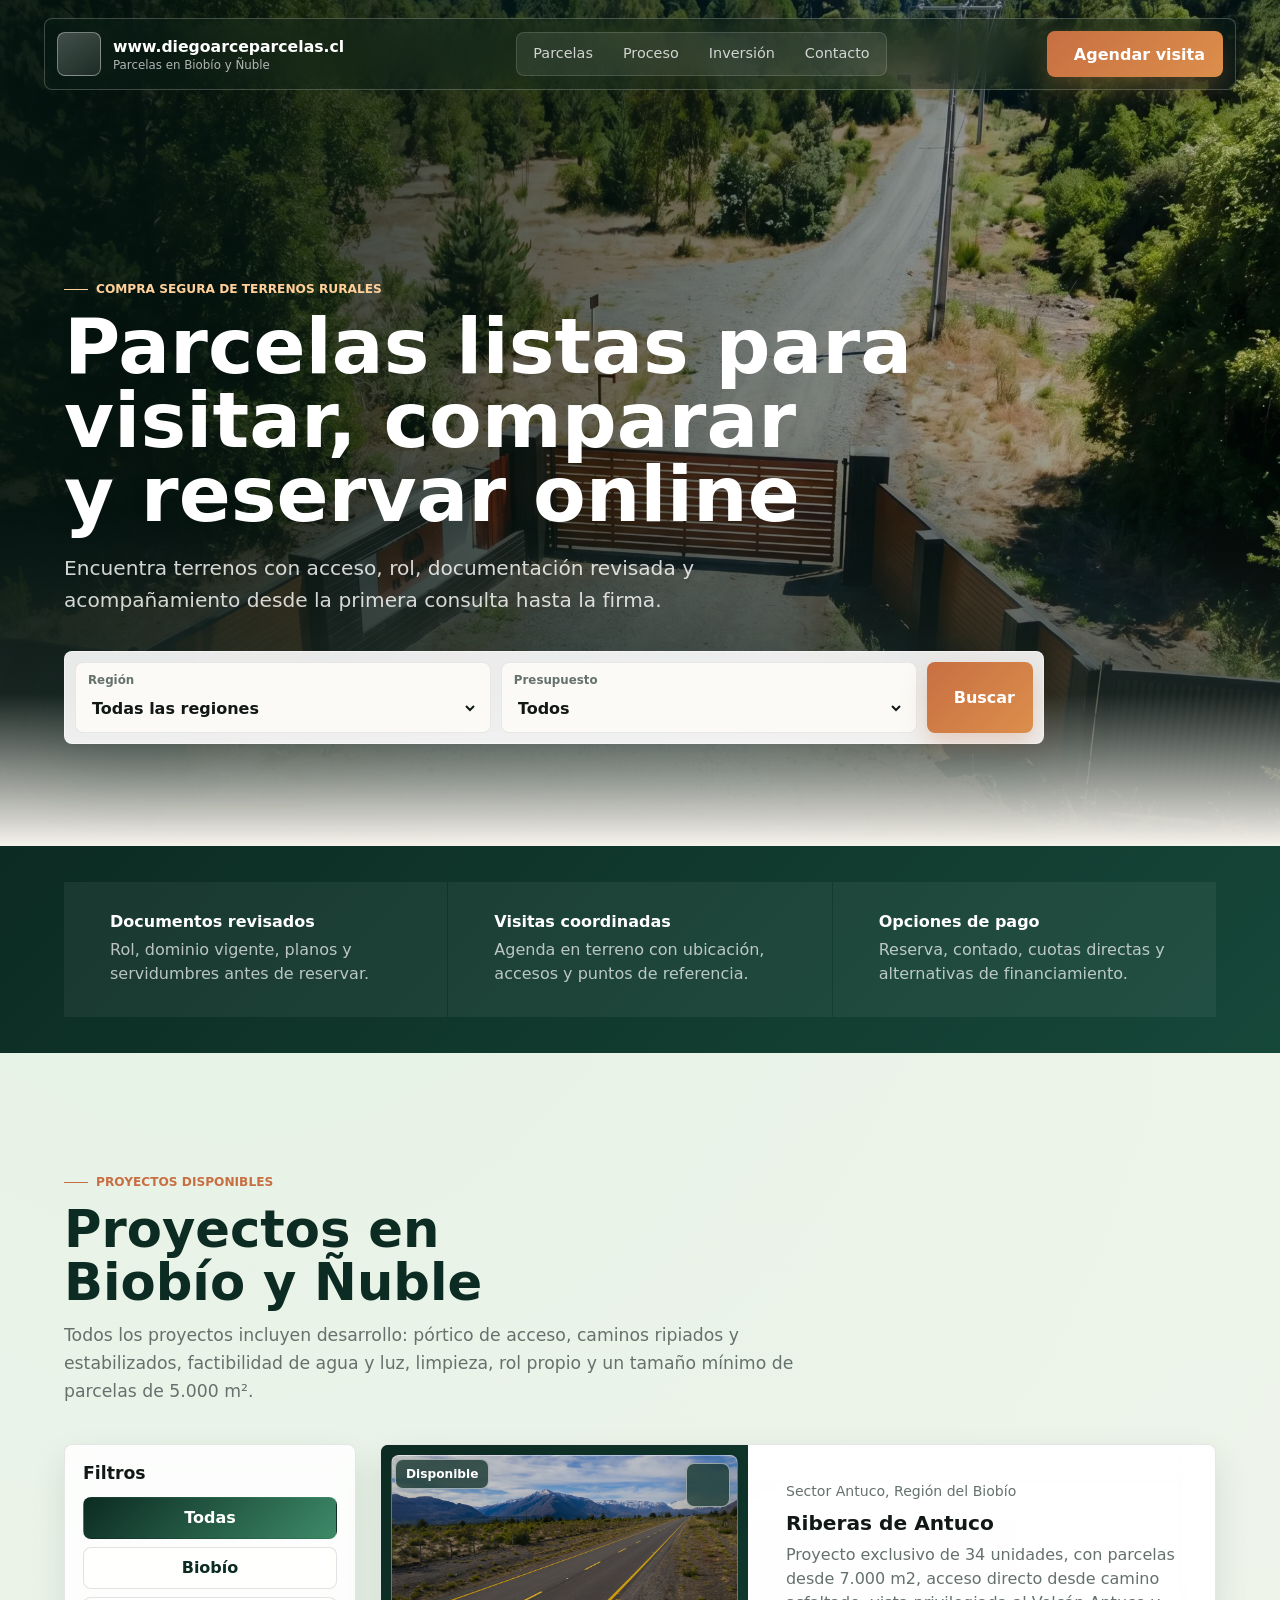
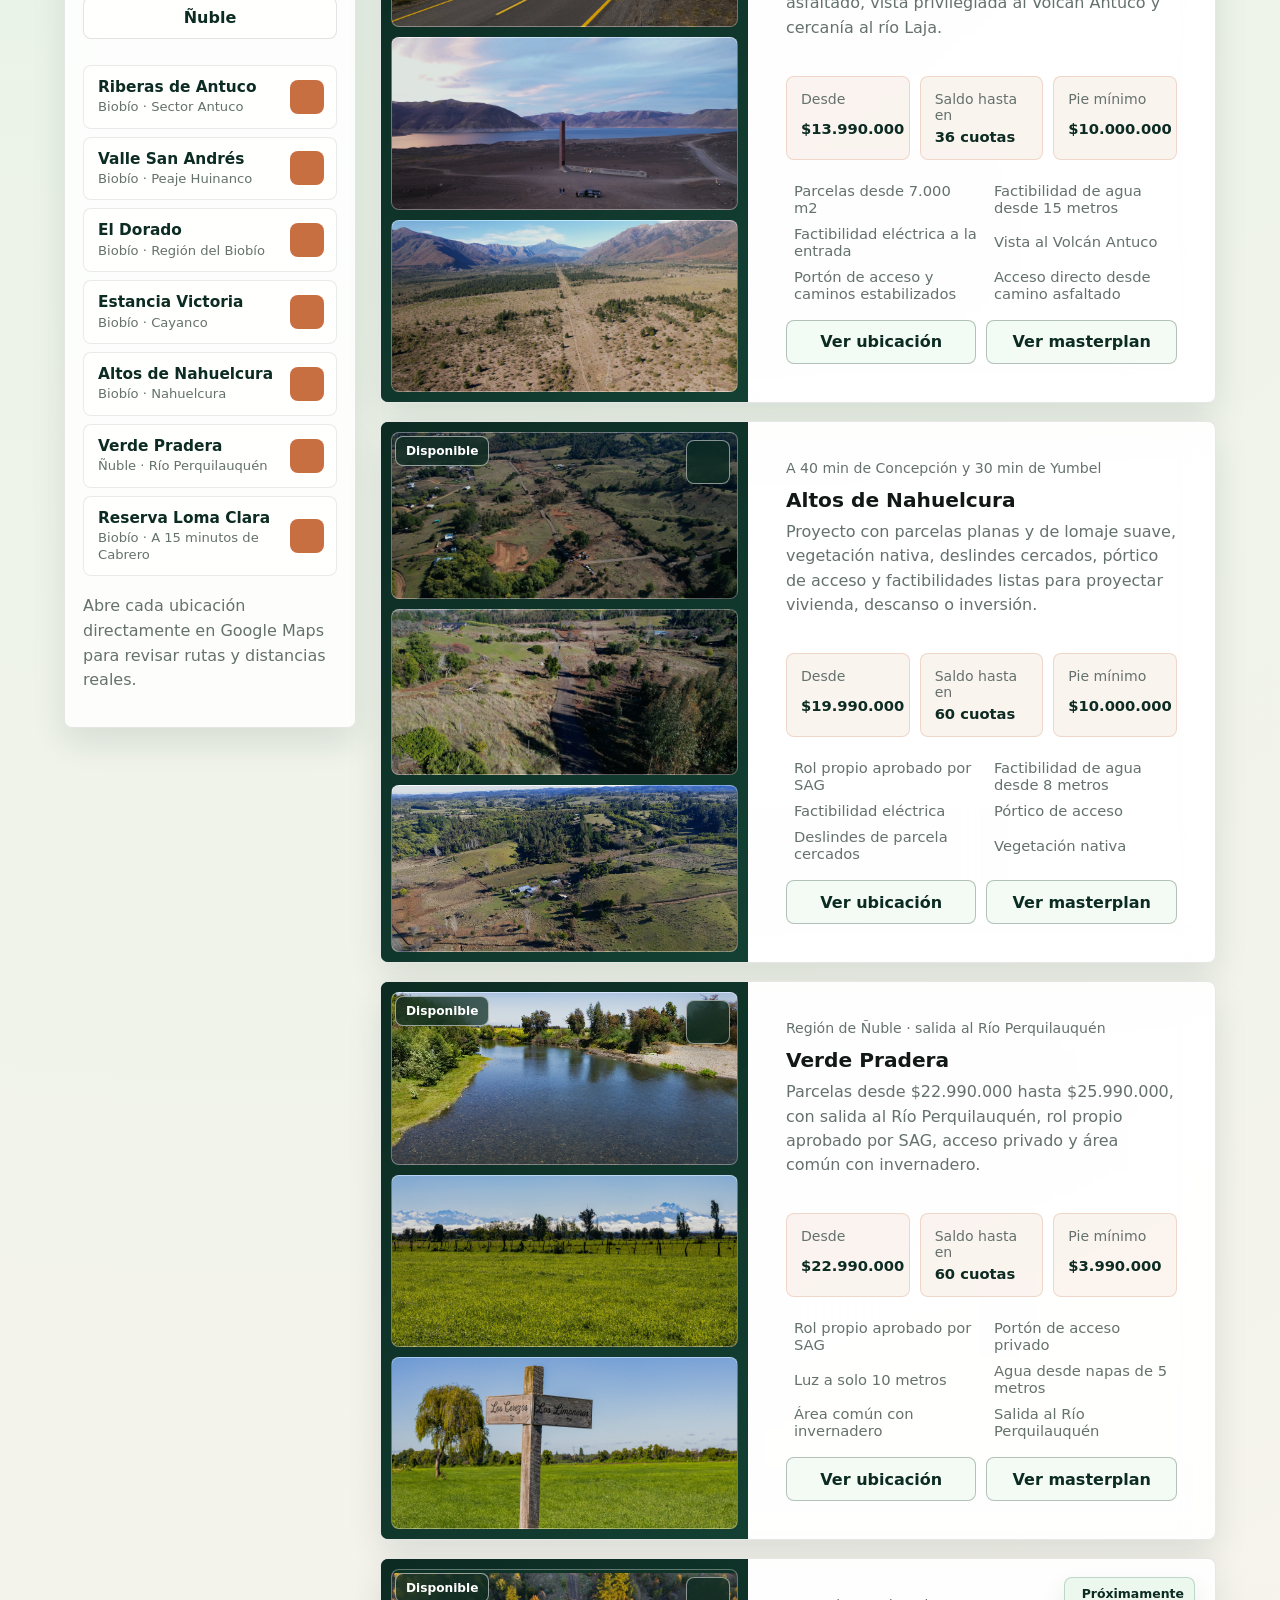
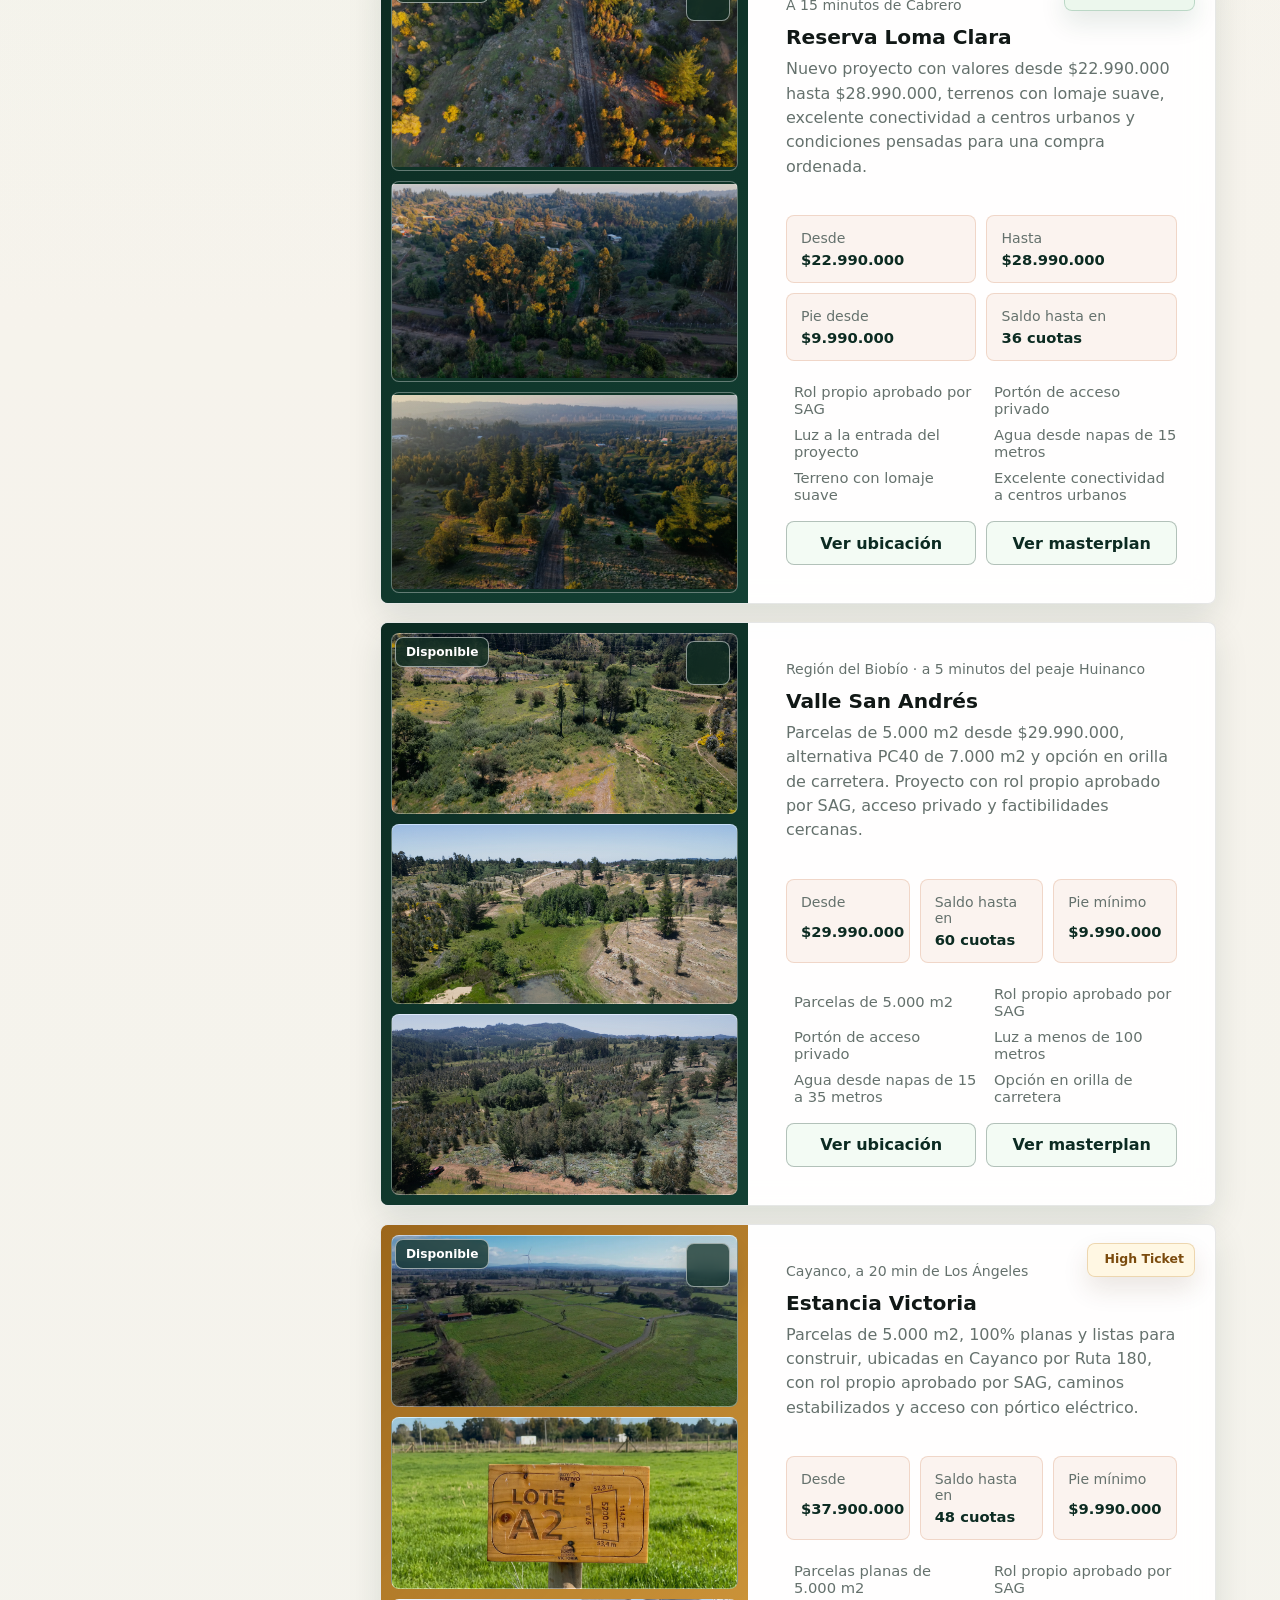
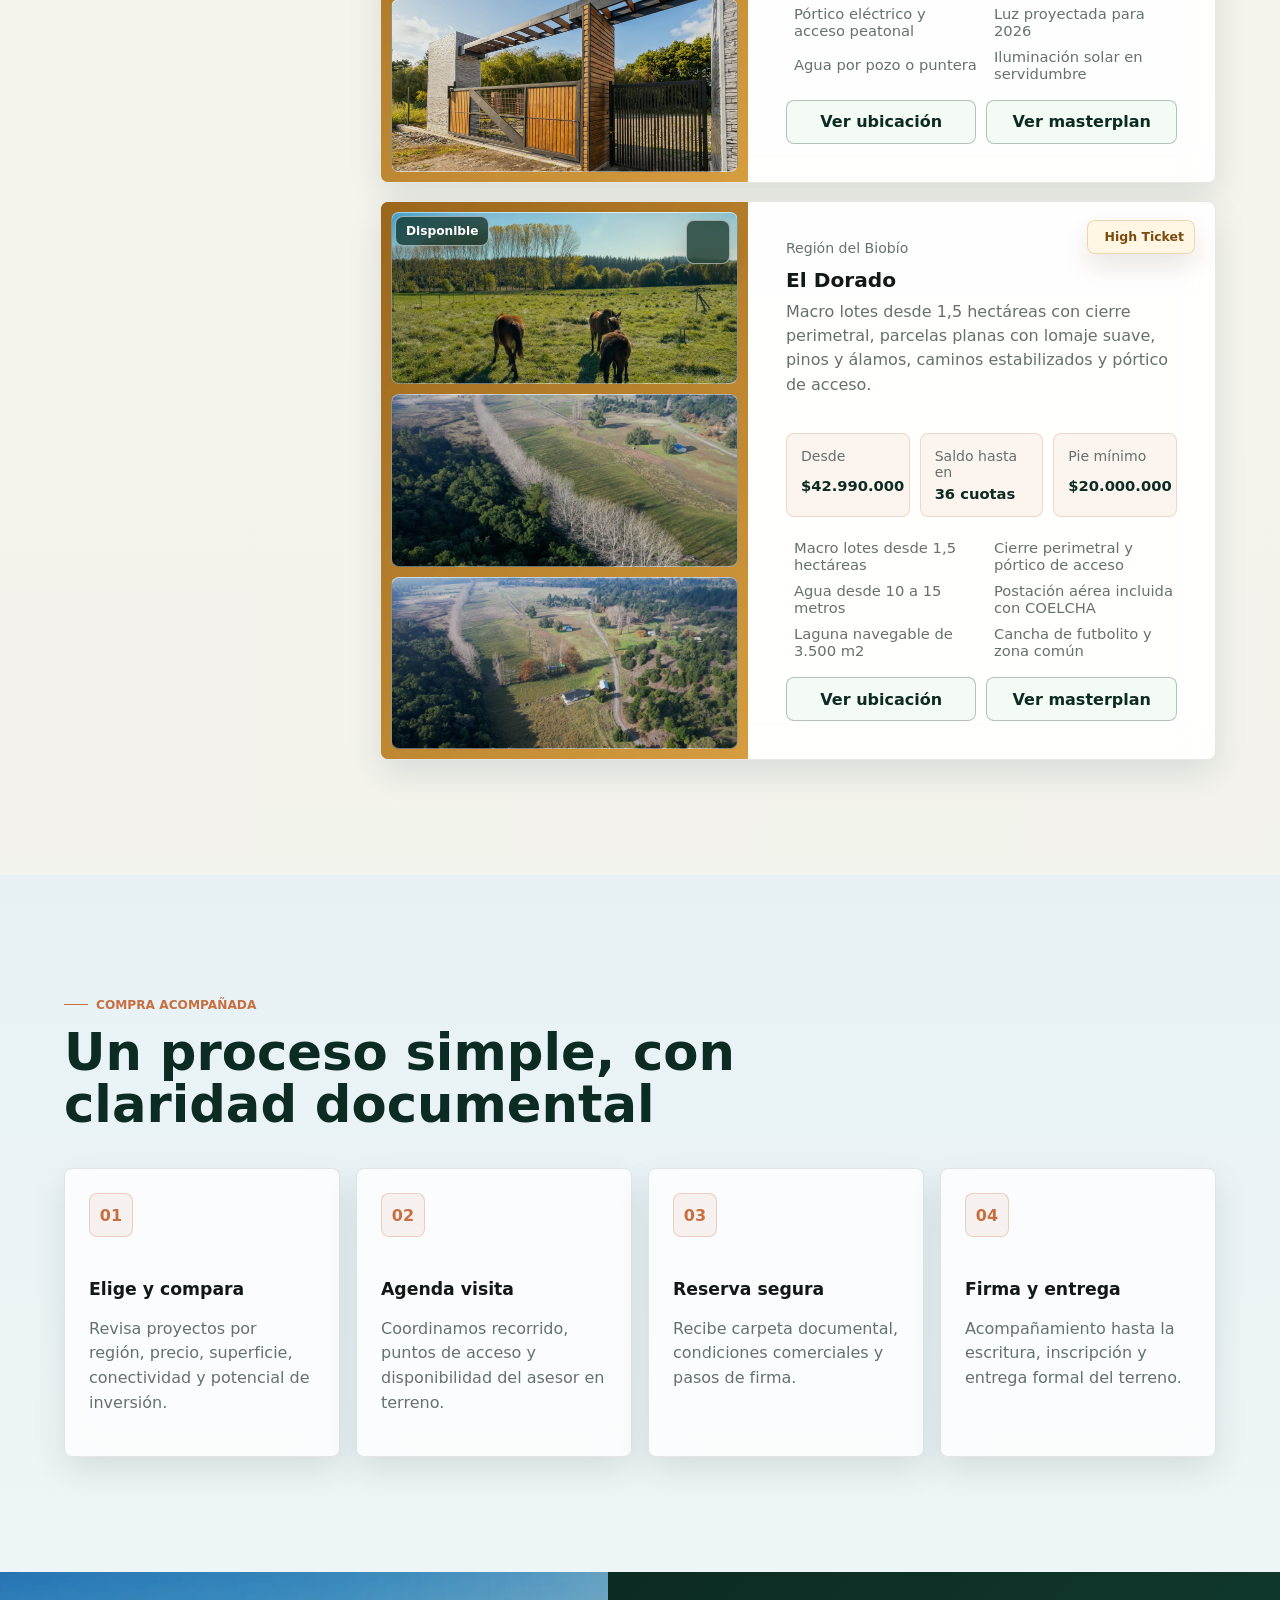
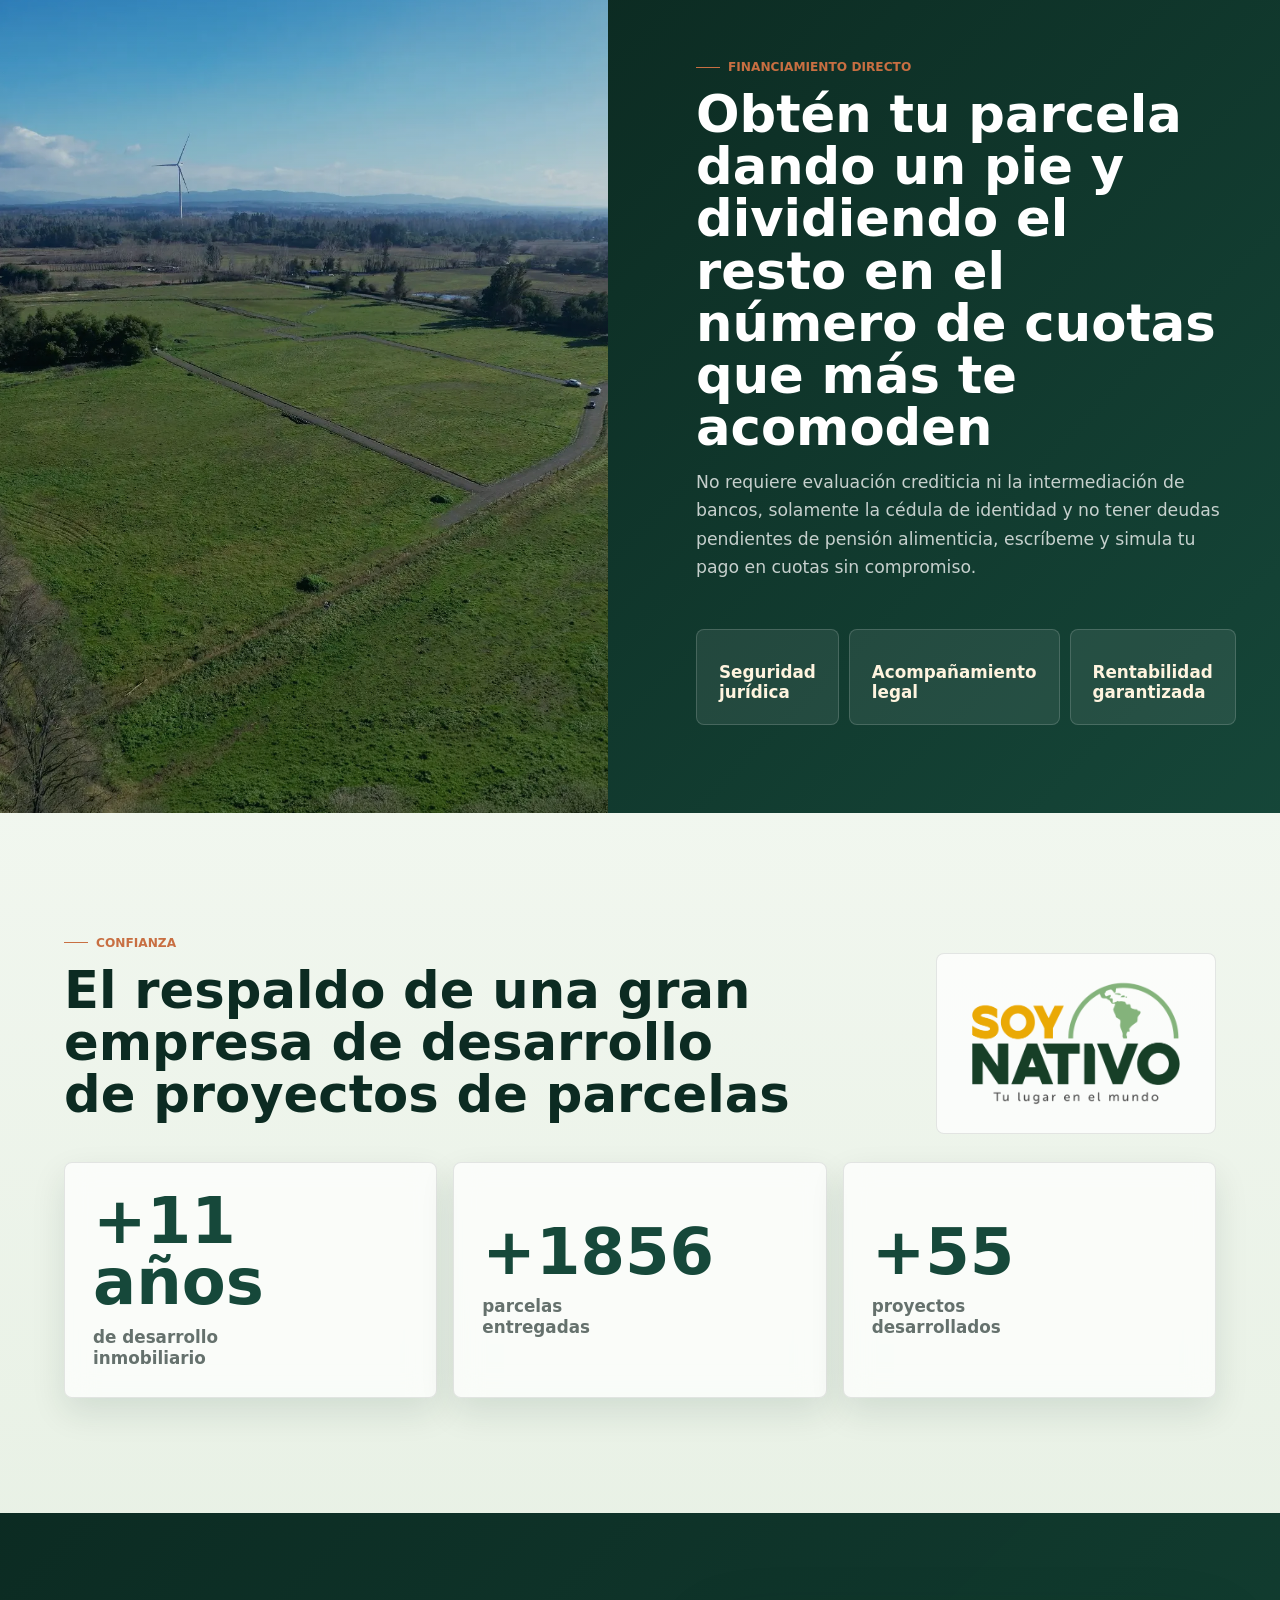
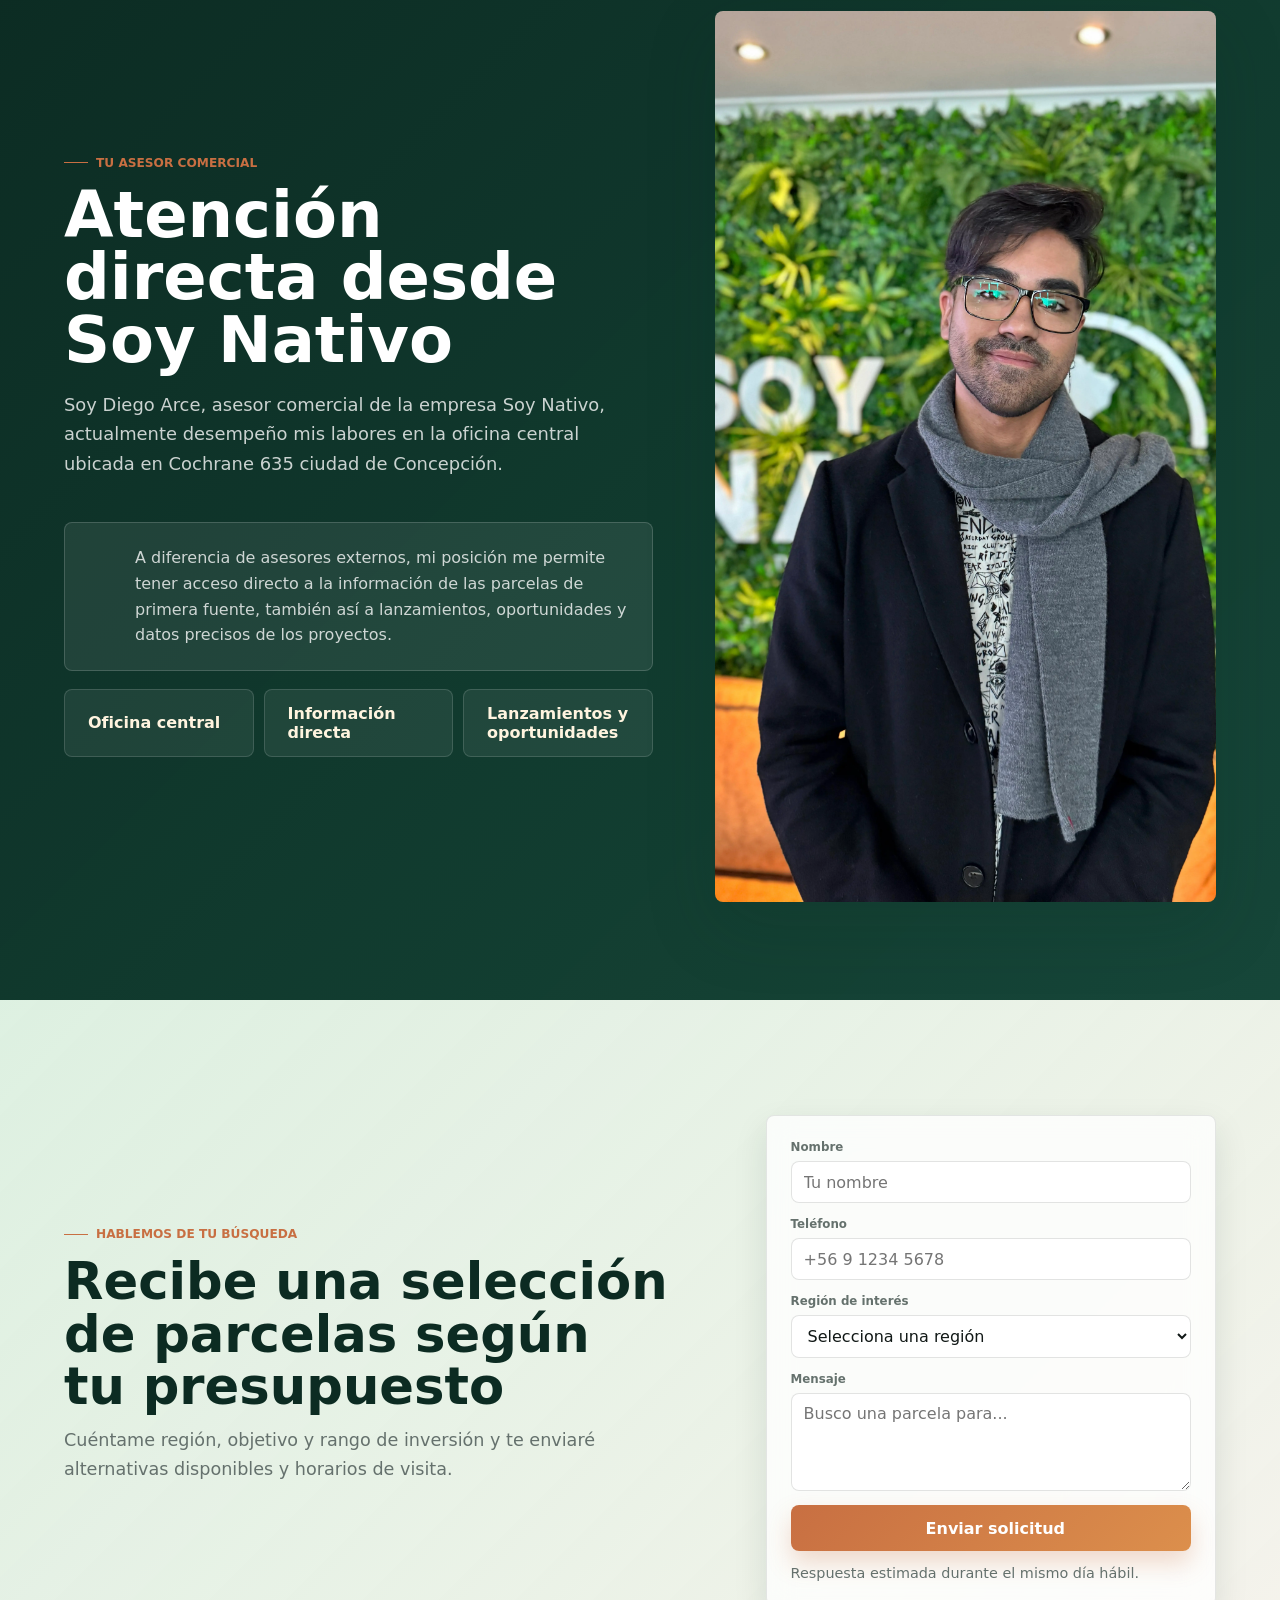
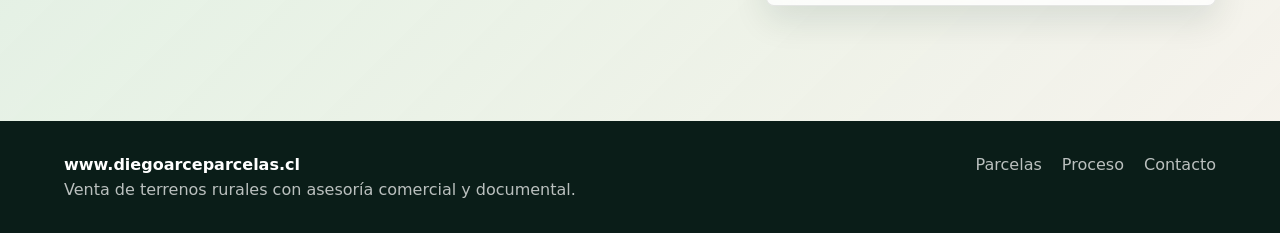
==== commit 450788d5: "Actualización final 08 de julio" ====
--- a/index.html
+++ b/index.html
@@ -16,10 +16,10 @@
   <body>
     <header class="site-header" data-header>
       <a class="brand" href="#inicio" aria-label="www.diegoarceparcelas.cl">
-        <span class="brand-mark">DA</span>
+        <span class="brand-mark" aria-hidden="true"><i data-lucide="leaf"></i></span>
         <span>
           <strong>www.diegoarceparcelas.cl</strong>
-          <small>Parcelas verificadas</small>
+          <small>Parcelas en Biobío y Ñuble</small>
         </span>
       </a>
 
@@ -104,8 +104,8 @@
       <section class="section split-section" id="parcelas">
         <div class="section-heading">
           <p class="eyebrow">Proyectos disponibles</p>
-          <h2>Parcelas destacadas</h2>
-          <p>Resumen comercial de proyectos activos, con valores, beneficios, ubicación y espacios listos para las imágenes oficiales.</p>
+          <h2>Proyectos en Biobío y Ñuble</h2>
+          <p>Todos los proyectos incluyen desarrollo: pórtico de acceso, caminos ripiados y estabilizados, factibilidad de agua y luz, limpieza, rol propio y un tamaño mínimo de parcelas de 5.000 m².</p>
         </div>
 
         <div class="catalog-layout">
@@ -114,57 +114,58 @@
             <button class="filter-chip active" type="button" data-filter="todas">Todas</button>
             <button class="filter-chip" type="button" data-filter="biobio">Biobío</button>
             <button class="filter-chip" type="button" data-filter="nuble">Ñuble</button>
-            <div class="map-preview" aria-label="Mapa referencial de proyectos">
-              <a
-                class="pin pin-a map-pin-link"
-                href="https://maps.app.goo.gl/FUaR67cFdNDALp9d6"
-                target="_blank"
-                rel="noopener"
-                aria-label="Abrir ubicación de Riberas de Antuco en Google Maps"
-                title="Riberas de Antuco"
-              ></a>
-              <a
-                class="pin pin-b map-pin-link"
-                href="https://maps.app.goo.gl/JPsC493TuRmrfsYB8"
-                target="_blank"
-                rel="noopener"
-                aria-label="Abrir ubicación referencial de Valle San Andrés en Google Maps"
-                title="Valle San Andrés"
-              ></a>
-              <a
-                class="pin pin-c map-pin-link"
-                href="https://maps.app.goo.gl/rcLiL4JgqAuHnvzBA"
-                target="_blank"
-                rel="noopener"
-                aria-label="Abrir ubicación de El Dorado en Google Maps"
-                title="El Dorado"
-              ></a>
-              <a
-                class="pin pin-d map-pin-link"
-                href="https://maps.app.goo.gl/EB4yiADXdJVSwBga8"
-                target="_blank"
-                rel="noopener"
-                aria-label="Abrir ubicación de Estancia Victoria en Google Maps"
-                title="Estancia Victoria"
-              ></a>
-              <a
-                class="pin pin-e map-pin-link"
-                href="https://maps.app.goo.gl/hS16EqrCBkWgFKh77"
-                target="_blank"
-                rel="noopener"
-                aria-label="Abrir ubicación de Altos de Nahuelcura en Google Maps"
-                title="Altos de Nahuelcura"
-              ></a>
-              <a
-                class="pin pin-f map-pin-link"
-                href="https://maps.app.goo.gl/41GmMw2fnq2jbrrB9"
-                target="_blank"
-                rel="noopener"
-                aria-label="Abrir ubicación de Verde Pradera en Google Maps"
-                title="Verde Pradera"
-              ></a>
+            <div class="location-list" aria-label="Ubicaciones de proyectos">
+              <a href="https://maps.app.goo.gl/FUaR67cFdNDALp9d6" target="_blank" rel="noopener">
+                <span>
+                  <strong>Riberas de Antuco</strong>
+                  <small>Biobío · Sector Antuco</small>
+                </span>
+                <i data-lucide="map-pin" aria-hidden="true"></i>
+              </a>
+              <a href="https://maps.app.goo.gl/JPsC493TuRmrfsYB8" target="_blank" rel="noopener">
+                <span>
+                  <strong>Valle San Andrés</strong>
+                  <small>Biobío · Peaje Huinanco</small>
+                </span>
+                <i data-lucide="map-pin" aria-hidden="true"></i>
+              </a>
+              <a href="https://maps.app.goo.gl/rcLiL4JgqAuHnvzBA" target="_blank" rel="noopener">
+                <span>
+                  <strong>El Dorado</strong>
+                  <small>Biobío · Región del Biobío</small>
+                </span>
+                <i data-lucide="map-pin" aria-hidden="true"></i>
+              </a>
+              <a href="https://maps.app.goo.gl/EB4yiADXdJVSwBga8" target="_blank" rel="noopener">
+                <span>
+                  <strong>Estancia Victoria</strong>
+                  <small>Biobío · Cayanco</small>
+                </span>
+                <i data-lucide="map-pin" aria-hidden="true"></i>
+              </a>
+              <a href="https://maps.app.goo.gl/hS16EqrCBkWgFKh77" target="_blank" rel="noopener">
+                <span>
+                  <strong>Altos de Nahuelcura</strong>
+                  <small>Biobío · Nahuelcura</small>
+                </span>
+                <i data-lucide="map-pin" aria-hidden="true"></i>
+              </a>
+              <a href="https://maps.app.goo.gl/41GmMw2fnq2jbrrB9" target="_blank" rel="noopener">
+                <span>
+                  <strong>Verde Pradera</strong>
+                  <small>Ñuble · Río Perquilauquén</small>
+                </span>
+                <i data-lucide="map-pin" aria-hidden="true"></i>
+              </a>
+              <a href="https://maps.app.goo.gl/seXFvYfURHmGQ44R9" target="_blank" rel="noopener">
+                <span>
+                  <strong>Reserva Loma Clara</strong>
+                  <small>Biobío · A 15 minutos de Cabrero</small>
+                </span>
+                <i data-lucide="map-pin" aria-hidden="true"></i>
+              </a>
             </div>
-            <p>Ubicaciones clickeables para revisar cada proyecto directamente en Google Maps.</p>
+            <p>Abre cada ubicación directamente en Google Maps para revisar rutas y distancias reales.</p>
           </aside>
 
           <div class="listing-grid" id="listingGrid">
@@ -249,8 +250,9 @@
                   <button
                     class="ghost-button"
                     type="button"
-                    data-open-modal="Riberas de Antuco"
-                    data-modal-description="Proyecto de 34 unidades en Sector Antuco, con parcelas desde 7.000 m2, acceso asfaltado, caminos interiores estabilizados, portón de acceso, vista al Volcán Antuco y cercanía al río Laja. Valores desde $13.990.000, pie mínimo de $10.000.000 y saldo hasta en 36 cuotas."
+                    data-open-masterplan="Riberas de Antuco"
+                    data-masterplan-src="imagenes/masterplan-riberas-de-antuco.webp"
+                    aria-label="Ver masterplan de Riberas de Antuco"
                   >
                     Ver masterplan
                   </button>
@@ -258,70 +260,58 @@
               </div>
             </article>
 
-            <article class="parcel-card featured-project-card" data-zone="nuble" data-budget="20m-30m 30m-40m sobre-40m">
-              <div class="project-gallery-placeholder rich-gallery" aria-label="Galería de imágenes del proyecto Valle San Andrés">
+            <article class="parcel-card featured-project-card" data-zone="biobio" data-budget="15m-20m 20m-30m">
+              <div class="project-gallery-placeholder rich-gallery" aria-label="Galería de imágenes del proyecto Altos de Nahuelcura">
                 <button
                   class="gallery-expand"
                   type="button"
-                  data-open-gallery="Valle San Andrés"
-                  aria-label="Ampliar galería de Valle San Andrés"
+                  data-open-gallery="Altos de Nahuelcura"
+                  aria-label="Ampliar galería de Altos de Nahuelcura"
                 >
                   <i data-lucide="maximize-2" aria-hidden="true"></i>
                 </button>
-                <div class="project-image-slot main-slot" data-image-src="imagenes/valle-san-andres-1.webp">
-                  <span>valle-san-andres-1.webp</span>
-                </div>
-                <div class="project-image-slot" data-image-src="imagenes/valle-san-andres-2.webp">
-                  <span>valle-san-andres-2.webp</span>
-                </div>
-                <div class="project-image-slot" data-image-src="imagenes/valle-san-andres-3.webp">
-                  <span>valle-san-andres-3.webp</span>
-                </div>
-                <div class="project-image-slot gallery-only" data-image-src="imagenes/valle-san-andres-4.webp">
-                  <span>valle-san-andres-4.webp</span>
-                </div>
-                <div class="project-image-slot gallery-only" data-image-src="imagenes/valle-san-andres-5.webp">
-                  <span>valle-san-andres-5.webp</span>
-                </div>
-                <div class="project-image-slot gallery-only" data-image-src="imagenes/valle-san-andres-6.webp">
-                  <span>valle-san-andres-6.webp</span>
-                </div>
-                <div class="project-image-slot gallery-only" data-image-src="imagenes/valle-san-andres-7.webp">
-                  <span>valle-san-andres-7.webp</span>
-                </div>
-                <div class="project-image-slot gallery-only" data-image-src="imagenes/valle-san-andres-8.webp">
-                  <span>valle-san-andres-8.webp</span>
-                </div>
-                <div class="project-image-slot gallery-only" data-image-src="imagenes/valle-san-andres-9.webp">
-                  <span>valle-san-andres-9.webp</span>
+                <div class="project-image-slot main-slot" data-image-src="imagenes/altos-de-nahuelcura-1.webp">
+                  <span>altos-de-nahuelcura-1.webp</span>
+                </div>
+                <div class="project-image-slot" data-image-src="imagenes/altos-de-nahuelcura-2.webp">
+                  <span>altos-de-nahuelcura-2.webp</span>
+                </div>
+                <div class="project-image-slot" data-image-src="imagenes/altos-de-nahuelcura-3.webp">
+                  <span>altos-de-nahuelcura-3.webp</span>
+                </div>
+                <div class="project-image-slot gallery-only" data-image-src="imagenes/altos-de-nahuelcura-4.webp">
+                  <span>altos-de-nahuelcura-4.webp</span>
+                </div>
+                <div class="project-image-slot gallery-only" data-image-src="imagenes/altos-de-nahuelcura-5.webp">
+                  <span>altos-de-nahuelcura-5.webp</span>
                 </div>
               </div>
               <div class="parcel-body">
                 <div class="parcel-top">
-                  <span>A 5 minutos del peaje Huinanco</span>
-                </div>
-                <h3>Valle San Andrés</h3>
+                  <span>A 40 min de Concepción y 30 min de Yumbel</span>
+                </div>
+                <h3>Altos de Nahuelcura</h3>
                 <p>
-                  Parcelas de 5.000 m2 desde $29.990.000, alternativa PC40 de 7.000 m2 y opción en orilla de carretera.
-                  Proyecto con rol propio aprobado por SAG, acceso privado y factibilidades cercanas.
+                  Proyecto con parcelas planas y de lomaje suave, vegetación nativa, deslindes cercados,
+                  pórtico de acceso y factibilidades listas para proyectar vivienda, descanso o inversión.
                 </p>
                 <div class="price-strip">
-                  <span>Desde <strong>$29.990.000</strong></span>
+                  <span>Desde <strong>$19.990.000</strong></span>
                   <span>Saldo hasta en <strong>60 cuotas</strong></span>
-                  <span>Pie mínimo <strong>$9.990.000</strong></span>
+                  <span>Pie mínimo <strong>$10.000.000</strong></span>
                 </div>
                 <ul class="project-benefits">
-                  <li><i data-lucide="ruler" aria-hidden="true"></i> Parcelas de 5.000 m2</li>
                   <li><i data-lucide="badge-check" aria-hidden="true"></i> Rol propio aprobado por SAG</li>
-                  <li><i data-lucide="door-open" aria-hidden="true"></i> Portón de acceso privado</li>
-                  <li><i data-lucide="plug" aria-hidden="true"></i> Luz a menos de 100 metros</li>
-                  <li><i data-lucide="droplets" aria-hidden="true"></i> Agua desde napas de 15 a 35 metros</li>
-                  <li><i data-lucide="route" aria-hidden="true"></i> Opción en orilla de carretera</li>
+                  <li><i data-lucide="droplets" aria-hidden="true"></i> Factibilidad de agua desde 8 metros</li>
+                  <li><i data-lucide="plug" aria-hidden="true"></i> Factibilidad eléctrica</li>
+                  <li><i data-lucide="door-open" aria-hidden="true"></i> Pórtico de acceso</li>
+                  <li><i data-lucide="fence" aria-hidden="true"></i> Deslindes de parcela cercados</li>
+                  <li><i data-lucide="trees" aria-hidden="true"></i> Vegetación nativa</li>
                 </ul>
                 <div class="project-actions">
                   <a
                     class="ghost-button"
-                    href="https://maps.app.goo.gl/JPsC493TuRmrfsYB8"
+                    href="https://maps.app.goo.gl/hS16EqrCBkWgFKh77"
                     target="_blank"
                     rel="noopener"
                   >
@@ -330,8 +320,9 @@
                   <button
                     class="ghost-button"
                     type="button"
-                    data-open-modal="Valle San Andrés"
-                    data-modal-description="Proyecto a 5 minutos del peaje Huinanco, con parcelas de 5.000 m2 desde $29.990.000, alternativa PC40 de 7.000 m2 a $39.990.000 y opción en orilla de carretera a $51.990.000. Pie mínimo de $9.990.000 y saldo hasta en 60 cuotas. Cuenta con rol propio aprobado por SAG, portón de acceso privado, luz a menos de 100 metros y agua desde napas de 15 a 35 metros."
+                    data-open-masterplan="Altos de Nahuelcura"
+                    data-masterplan-src="imagenes/masterplan-altos-de-nahuelcura.webp"
+                    aria-label="Ver masterplan de Altos de Nahuelcura"
                   >
                     Ver masterplan
                   </button>
@@ -388,7 +379,7 @@
               </div>
               <div class="parcel-body">
                 <div class="parcel-top">
-                  <span>Con salida al Río Perquilauquén</span>
+                  <span>Región de Ñuble · salida al Río Perquilauquén</span>
                 </div>
                 <h3>Verde Pradera</h3>
                 <p>
@@ -420,8 +411,258 @@
                   <button
                     class="ghost-button"
                     type="button"
-                    data-open-modal="Verde Pradera"
-                    data-modal-description="Proyecto con salida al Río Perquilauquén, valores desde $22.990.000 hasta $25.990.000, pie mínimo de $3.990.000 y saldo hasta en 60 cuotas. Cuenta con rol propio aprobado por SAG, portón de acceso privado, luz a solo 10 metros, agua desde napas de 5 metros y área común con invernadero."
+                    data-open-masterplan="Verde Pradera"
+                    data-masterplan-srcs="imagenes/masterplan-verde-pradera-1.webp|imagenes/masterplan-verde-pradera-2.webp"
+                    aria-label="Ver masterplan de Verde Pradera"
+                  >
+                    Ver masterplan
+                  </button>
+                </div>
+              </div>
+            </article>
+
+            <article class="parcel-card featured-project-card upcoming-project-card" data-zone="biobio" data-budget="20m-30m">
+              <div class="project-gallery-placeholder rich-gallery" aria-label="Galería de imágenes del proyecto Reserva Loma Clara">
+                <button
+                  class="gallery-expand"
+                  type="button"
+                  data-open-gallery="Reserva Loma Clara"
+                  aria-label="Ampliar galería de Reserva Loma Clara"
+                >
+                  <i data-lucide="maximize-2" aria-hidden="true"></i>
+                </button>
+                <div class="project-image-slot main-slot" data-image-src="imagenes/reserva-loma-clara-5.webp">
+                  <span>reserva-loma-clara-5.webp</span>
+                </div>
+                <div class="project-image-slot" data-image-src="imagenes/reserva-loma-clara-6.webp">
+                  <span>reserva-loma-clara-6.webp</span>
+                </div>
+                <div class="project-image-slot" data-image-src="imagenes/reserva-loma-clara-8.webp">
+                  <span>reserva-loma-clara-8.webp</span>
+                </div>
+                <div class="project-image-slot gallery-only" data-image-src="imagenes/reserva-loma-clara-1.webp">
+                  <span>reserva-loma-clara-1.webp</span>
+                </div>
+                <div class="project-image-slot gallery-only" data-image-src="imagenes/reserva-loma-clara-2.webp">
+                  <span>reserva-loma-clara-2.webp</span>
+                </div>
+                <div class="project-image-slot gallery-only" data-image-src="imagenes/reserva-loma-clara-3.webp">
+                  <span>reserva-loma-clara-3.webp</span>
+                </div>
+                <div class="project-image-slot gallery-only" data-image-src="imagenes/reserva-loma-clara-4.webp">
+                  <span>reserva-loma-clara-4.webp</span>
+                </div>
+                <div class="project-image-slot gallery-only" data-image-src="imagenes/reserva-loma-clara-7.webp">
+                  <span>reserva-loma-clara-7.webp</span>
+                </div>
+                <div class="project-image-slot gallery-only" data-image-src="imagenes/reserva-loma-clara-9.webp">
+                  <span>reserva-loma-clara-9.webp</span>
+                </div>
+              </div>
+              <div class="parcel-body">
+                <div class="project-status-badge coming-soon-badge" aria-label="Próximamente">
+                  <i data-lucide="clock-3" aria-hidden="true"></i>
+                  <span>Próximamente</span>
+                </div>
+                <div class="parcel-top">
+                  <span>A 15 minutos de Cabrero</span>
+                </div>
+                <h3>Reserva Loma Clara</h3>
+                <p>
+                  Nuevo proyecto con valores desde $22.990.000 hasta $28.990.000, terrenos con lomaje suave,
+                  excelente conectividad a centros urbanos y condiciones pensadas para una compra ordenada.
+                </p>
+                <div class="price-strip">
+                  <span>Desde <strong>$22.990.000</strong></span>
+                  <span>Hasta <strong>$28.990.000</strong></span>
+                  <span>Pie desde <strong>$9.990.000</strong></span>
+                  <span>Saldo hasta en <strong>36 cuotas</strong></span>
+                </div>
+                <ul class="project-benefits">
+                  <li><i data-lucide="badge-check" aria-hidden="true"></i> Rol propio aprobado por SAG</li>
+                  <li><i data-lucide="door-open" aria-hidden="true"></i> Portón de acceso privado</li>
+                  <li><i data-lucide="plug" aria-hidden="true"></i> Luz a la entrada del proyecto</li>
+                  <li><i data-lucide="droplets" aria-hidden="true"></i> Agua desde napas de 15 metros</li>
+                  <li><i data-lucide="land-plot" aria-hidden="true"></i> Terreno con lomaje suave</li>
+                  <li><i data-lucide="route" aria-hidden="true"></i> Excelente conectividad a centros urbanos</li>
+                </ul>
+                <div class="project-actions">
+                  <a
+                    class="ghost-button"
+                    href="https://maps.app.goo.gl/seXFvYfURHmGQ44R9"
+                    target="_blank"
+                    rel="noopener"
+                  >
+                    Ver ubicación
+                  </a>
+                  <button
+                    class="ghost-button"
+                    type="button"
+                    data-open-masterplan="Reserva Loma Clara"
+                    data-masterplan-src="imagenes/masterplan-reserva-loma-clara.webp"
+                    aria-label="Ver masterplan de Reserva Loma Clara"
+                  >
+                    Ver masterplan
+                  </button>
+                </div>
+              </div>
+            </article>
+
+            <article class="parcel-card featured-project-card" data-zone="biobio" data-budget="20m-30m 30m-40m sobre-40m">
+              <div class="project-gallery-placeholder rich-gallery" aria-label="Galería de imágenes del proyecto Valle San Andrés">
+                <button
+                  class="gallery-expand"
+                  type="button"
+                  data-open-gallery="Valle San Andrés"
+                  aria-label="Ampliar galería de Valle San Andrés"
+                >
+                  <i data-lucide="maximize-2" aria-hidden="true"></i>
+                </button>
+                <div class="project-image-slot main-slot" data-image-src="imagenes/valle-san-andres-1.webp">
+                  <span>valle-san-andres-1.webp</span>
+                </div>
+                <div class="project-image-slot" data-image-src="imagenes/valle-san-andres-2.webp">
+                  <span>valle-san-andres-2.webp</span>
+                </div>
+                <div class="project-image-slot" data-image-src="imagenes/valle-san-andres-3.webp">
+                  <span>valle-san-andres-3.webp</span>
+                </div>
+                <div class="project-image-slot gallery-only" data-image-src="imagenes/valle-san-andres-4.webp">
+                  <span>valle-san-andres-4.webp</span>
+                </div>
+                <div class="project-image-slot gallery-only" data-image-src="imagenes/valle-san-andres-5.webp">
+                  <span>valle-san-andres-5.webp</span>
+                </div>
+                <div class="project-image-slot gallery-only" data-image-src="imagenes/valle-san-andres-6.webp">
+                  <span>valle-san-andres-6.webp</span>
+                </div>
+                <div class="project-image-slot gallery-only" data-image-src="imagenes/valle-san-andres-7.webp">
+                  <span>valle-san-andres-7.webp</span>
+                </div>
+                <div class="project-image-slot gallery-only" data-image-src="imagenes/valle-san-andres-8.webp">
+                  <span>valle-san-andres-8.webp</span>
+                </div>
+                <div class="project-image-slot gallery-only" data-image-src="imagenes/valle-san-andres-9.webp">
+                  <span>valle-san-andres-9.webp</span>
+                </div>
+              </div>
+              <div class="parcel-body">
+                <div class="parcel-top">
+                  <span>Región del Biobío · a 5 minutos del peaje Huinanco</span>
+                </div>
+                <h3>Valle San Andrés</h3>
+                <p>
+                  Parcelas de 5.000 m2 desde $29.990.000, alternativa PC40 de 7.000 m2 y opción en orilla de carretera.
+                  Proyecto con rol propio aprobado por SAG, acceso privado y factibilidades cercanas.
+                </p>
+                <div class="price-strip">
+                  <span>Desde <strong>$29.990.000</strong></span>
+                  <span>Saldo hasta en <strong>60 cuotas</strong></span>
+                  <span>Pie mínimo <strong>$9.990.000</strong></span>
+                </div>
+                <ul class="project-benefits">
+                  <li><i data-lucide="ruler" aria-hidden="true"></i> Parcelas de 5.000 m2</li>
+                  <li><i data-lucide="badge-check" aria-hidden="true"></i> Rol propio aprobado por SAG</li>
+                  <li><i data-lucide="door-open" aria-hidden="true"></i> Portón de acceso privado</li>
+                  <li><i data-lucide="plug" aria-hidden="true"></i> Luz a menos de 100 metros</li>
+                  <li><i data-lucide="droplets" aria-hidden="true"></i> Agua desde napas de 15 a 35 metros</li>
+                  <li><i data-lucide="route" aria-hidden="true"></i> Opción en orilla de carretera</li>
+                </ul>
+                <div class="project-actions">
+                  <a
+                    class="ghost-button"
+                    href="https://maps.app.goo.gl/JPsC493TuRmrfsYB8"
+                    target="_blank"
+                    rel="noopener"
+                  >
+                    Ver ubicación
+                  </a>
+                  <button
+                    class="ghost-button"
+                    type="button"
+                    data-open-masterplan="Valle San Andrés"
+                    data-masterplan-src="imagenes/masterplan-valle-san-andres.webp"
+                    aria-label="Ver masterplan de Valle San Andrés"
+                  >
+                    Ver masterplan
+                  </button>
+                </div>
+              </div>
+            </article>
+
+            <article class="parcel-card featured-project-card premium-project-card" data-zone="biobio" data-budget="30m-40m sobre-40m">
+              <div class="project-gallery-placeholder rich-gallery estancia-gallery" aria-label="Galería de imágenes del proyecto Estancia Victoria">
+                <button
+                  class="gallery-expand"
+                  type="button"
+                  data-open-gallery="Estancia Victoria"
+                  aria-label="Ampliar galería de Estancia Victoria"
+                >
+                  <i data-lucide="maximize-2" aria-hidden="true"></i>
+                </button>
+                <div class="project-image-slot main-slot estancia-cover" data-image-src="imagenes/estancia-victoria-4.webp">
+                  <span>estancia-victoria-4.webp</span>
+                </div>
+                <div class="project-image-slot estancia-thumb-sign" data-image-src="imagenes/estancia-victoria-2.webp">
+                  <span>estancia-victoria-2.webp</span>
+                </div>
+                <div class="project-image-slot estancia-thumb-gate" data-image-src="imagenes/estancia-victoria-3.webp">
+                  <span>estancia-victoria-3.webp</span>
+                </div>
+                <div class="project-image-slot gallery-only" data-image-src="imagenes/estancia-victoria-1.webp">
+                  <span>estancia-victoria-1.webp</span>
+                </div>
+                <div class="project-image-slot gallery-only" data-image-src="imagenes/estancia-victoria-5.webp">
+                  <span>estancia-victoria-5.webp</span>
+                </div>
+                <div class="project-image-slot gallery-only" data-image-src="imagenes/estancia-victoria-6.webp">
+                  <span>estancia-victoria-6.webp</span>
+                </div>
+                <div class="project-image-slot gallery-only" data-image-src="imagenes/estancia-victoria-7.webp">
+                  <span>estancia-victoria-7.webp</span>
+                </div>
+              </div>
+              <div class="parcel-body">
+                <div class="high-ticket-badge" aria-label="High Ticket">
+                  <i data-lucide="crown" aria-hidden="true"></i>
+                  <span>High Ticket</span>
+                </div>
+                <div class="parcel-top">
+                  <span>Cayanco, a 20 min de Los Ángeles</span>
+                </div>
+                <h3>Estancia Victoria</h3>
+                <p>
+                  Parcelas de 5.000 m2, 100% planas y listas para construir, ubicadas en Cayanco por Ruta 180,
+                  con rol propio aprobado por SAG, caminos estabilizados y acceso con pórtico eléctrico.
+                </p>
+                <div class="price-strip">
+                  <span>Desde <strong>$37.900.000</strong></span>
+                  <span>Saldo hasta en <strong>48 cuotas</strong></span>
+                  <span>Pie mínimo <strong>$9.990.000</strong></span>
+                </div>
+                <ul class="project-benefits">
+                  <li><i data-lucide="ruler" aria-hidden="true"></i> Parcelas planas de 5.000 m2</li>
+                  <li><i data-lucide="badge-check" aria-hidden="true"></i> Rol propio aprobado por SAG</li>
+                  <li><i data-lucide="door-open" aria-hidden="true"></i> Pórtico eléctrico y acceso peatonal</li>
+                  <li><i data-lucide="plug" aria-hidden="true"></i> Luz proyectada para 2026</li>
+                  <li><i data-lucide="droplets" aria-hidden="true"></i> Agua por pozo o puntera</li>
+                  <li><i data-lucide="sun" aria-hidden="true"></i> Iluminación solar en servidumbre</li>
+                </ul>
+                <div class="project-actions">
+                  <a
+                    class="ghost-button"
+                    href="https://maps.app.goo.gl/EB4yiADXdJVSwBga8"
+                    target="_blank"
+                    rel="noopener"
+                  >
+                    Ver ubicación
+                  </a>
+                  <button
+                    class="ghost-button"
+                    type="button"
+                    data-open-masterplan="Estancia Victoria"
+                    data-masterplan-src="imagenes/masterplan-estancia-victoria.webp"
+                    aria-label="Ver masterplan de Estancia Victoria"
                   >
                     Ver masterplan
                   </button>
@@ -471,6 +712,10 @@
                 </div>
               </div>
               <div class="parcel-body">
+                <div class="high-ticket-badge" aria-label="High Ticket">
+                  <i data-lucide="crown" aria-hidden="true"></i>
+                  <span>High Ticket</span>
+                </div>
                 <div class="parcel-top">
                   <span>Región del Biobío</span>
                 </div>
@@ -504,152 +749,9 @@
                   <button
                     class="ghost-button"
                     type="button"
-                    data-open-modal="El Dorado"
-                    data-modal-description="Macro lotes desde 1,5 hectáreas con cierre perimetral, caminos estabilizados, pórtico de acceso, parcelas planas con lomaje suave, pinos y álamos. Cuenta con zona común, laguna navegable de 3.500 m2, cancha de futbolito, agua desde 10 a 15 metros y postación aérea incluida con empalme COELCHA. Valores desde $42.990.000, pie mínimo de $20.000.000 y saldo hasta en 36 cuotas."
-                  >
-                    Ver masterplan
-                  </button>
-                </div>
-              </div>
-            </article>
-
-            <article class="parcel-card featured-project-card premium-project-card" data-zone="biobio" data-budget="30m-40m sobre-40m">
-              <div class="project-gallery-placeholder rich-gallery estancia-gallery" aria-label="Galería de imágenes del proyecto Estancia Victoria">
-                <button
-                  class="gallery-expand"
-                  type="button"
-                  data-open-gallery="Estancia Victoria"
-                  aria-label="Ampliar galería de Estancia Victoria"
-                >
-                  <i data-lucide="maximize-2" aria-hidden="true"></i>
-                </button>
-                <div class="project-image-slot main-slot estancia-cover" data-image-src="imagenes/estancia-victoria-4.webp">
-                  <span>estancia-victoria-4.webp</span>
-                </div>
-                <div class="project-image-slot estancia-thumb-sign" data-image-src="imagenes/estancia-victoria-2.webp">
-                  <span>estancia-victoria-2.webp</span>
-                </div>
-                <div class="project-image-slot estancia-thumb-gate" data-image-src="imagenes/estancia-victoria-3.webp">
-                  <span>estancia-victoria-3.webp</span>
-                </div>
-                <div class="project-image-slot gallery-only" data-image-src="imagenes/estancia-victoria-1.webp">
-                  <span>estancia-victoria-1.webp</span>
-                </div>
-                <div class="project-image-slot gallery-only" data-image-src="imagenes/estancia-victoria-5.webp">
-                  <span>estancia-victoria-5.webp</span>
-                </div>
-                <div class="project-image-slot gallery-only" data-image-src="imagenes/estancia-victoria-6.webp">
-                  <span>estancia-victoria-6.webp</span>
-                </div>
-                <div class="project-image-slot gallery-only" data-image-src="imagenes/estancia-victoria-7.webp">
-                  <span>estancia-victoria-7.webp</span>
-                </div>
-              </div>
-              <div class="parcel-body">
-                <div class="parcel-top">
-                  <span>Cayanco, a 20 min de Los Ángeles</span>
-                </div>
-                <h3>Estancia Victoria</h3>
-                <p>
-                  Parcelas de 5.000 m2, 100% planas y listas para construir, ubicadas en Cayanco por Ruta 180,
-                  con rol propio aprobado por SAG, caminos estabilizados y acceso con pórtico eléctrico.
-                </p>
-                <div class="price-strip">
-                  <span>Desde <strong>$37.900.000</strong></span>
-                  <span>Saldo hasta en <strong>48 cuotas</strong></span>
-                  <span>Pie mínimo <strong>$9.990.000</strong></span>
-                </div>
-                <ul class="project-benefits">
-                  <li><i data-lucide="ruler" aria-hidden="true"></i> Parcelas planas de 5.000 m2</li>
-                  <li><i data-lucide="badge-check" aria-hidden="true"></i> Rol propio aprobado por SAG</li>
-                  <li><i data-lucide="door-open" aria-hidden="true"></i> Pórtico eléctrico y acceso peatonal</li>
-                  <li><i data-lucide="plug" aria-hidden="true"></i> Luz proyectada para 2026</li>
-                  <li><i data-lucide="droplets" aria-hidden="true"></i> Agua por pozo o puntera</li>
-                  <li><i data-lucide="sun" aria-hidden="true"></i> Iluminación solar en servidumbre</li>
-                </ul>
-                <div class="project-actions">
-                  <a
-                    class="ghost-button"
-                    href="https://maps.app.goo.gl/EB4yiADXdJVSwBga8"
-                    target="_blank"
-                    rel="noopener"
-                  >
-                    Ver ubicación
-                  </a>
-                  <button
-                    class="ghost-button"
-                    type="button"
-                    data-open-modal="Estancia Victoria"
-                    data-modal-description="Parcelas de 5.000 m2, 100% planas y listas para construir en Cayanco, a 20 minutos de Los Ángeles por Ruta 180. Valores desde $37.900.000, pie mínimo de $9.990.000 y saldo hasta en 48 cuotas. Incluye rol propio aprobado por SAG, pórtico eléctrico, acceso peatonal, caminos estabilizados, agua por pozo o puntera e iluminación solar en servidumbre."
-                  >
-                    Ver masterplan
-                  </button>
-                </div>
-              </div>
-            </article>
-
-            <article class="parcel-card featured-project-card" data-zone="biobio" data-budget="15m-20m 20m-30m">
-              <div class="project-gallery-placeholder rich-gallery" aria-label="Galería de imágenes del proyecto Altos de Nahuelcura">
-                <button
-                  class="gallery-expand"
-                  type="button"
-                  data-open-gallery="Altos de Nahuelcura"
-                  aria-label="Ampliar galería de Altos de Nahuelcura"
-                >
-                  <i data-lucide="maximize-2" aria-hidden="true"></i>
-                </button>
-                <div class="project-image-slot main-slot" data-image-src="imagenes/altos-de-nahuelcura-1.webp">
-                  <span>altos-de-nahuelcura-1.webp</span>
-                </div>
-                <div class="project-image-slot" data-image-src="imagenes/altos-de-nahuelcura-2.webp">
-                  <span>altos-de-nahuelcura-2.webp</span>
-                </div>
-                <div class="project-image-slot" data-image-src="imagenes/altos-de-nahuelcura-3.webp">
-                  <span>altos-de-nahuelcura-3.webp</span>
-                </div>
-                <div class="project-image-slot gallery-only" data-image-src="imagenes/altos-de-nahuelcura-4.webp">
-                  <span>altos-de-nahuelcura-4.webp</span>
-                </div>
-                <div class="project-image-slot gallery-only" data-image-src="imagenes/altos-de-nahuelcura-5.webp">
-                  <span>altos-de-nahuelcura-5.webp</span>
-                </div>
-              </div>
-              <div class="parcel-body">
-                <div class="parcel-top">
-                  <span>A 40 min de Concepción y 30 min de Yumbel</span>
-                </div>
-                <h3>Altos de Nahuelcura</h3>
-                <p>
-                  Proyecto con parcelas planas y de lomaje suave, vegetación nativa, deslindes cercados,
-                  pórtico de acceso y factibilidades listas para proyectar vivienda, descanso o inversión.
-                </p>
-                <div class="price-strip">
-                  <span>Desde <strong>$19.990.000</strong></span>
-                  <span>Saldo hasta en <strong>60 cuotas</strong></span>
-                  <span>Pie mínimo <strong>$10.000.000</strong></span>
-                </div>
-                <ul class="project-benefits">
-                  <li><i data-lucide="badge-check" aria-hidden="true"></i> Rol propio aprobado por SAG</li>
-                  <li><i data-lucide="droplets" aria-hidden="true"></i> Factibilidad de agua desde 8 metros</li>
-                  <li><i data-lucide="plug" aria-hidden="true"></i> Factibilidad eléctrica</li>
-                  <li><i data-lucide="door-open" aria-hidden="true"></i> Pórtico de acceso</li>
-                  <li><i data-lucide="fence" aria-hidden="true"></i> Deslindes de parcela cercados</li>
-                  <li><i data-lucide="trees" aria-hidden="true"></i> Vegetación nativa</li>
-                </ul>
-                <div class="project-actions">
-                  <a
-                    class="ghost-button"
-                    href="https://maps.app.goo.gl/hS16EqrCBkWgFKh77"
-                    target="_blank"
-                    rel="noopener"
-                  >
-                    Ver ubicación
-                  </a>
-                  <button
-                    class="ghost-button"
-                    type="button"
-                    data-open-modal="Altos de Nahuelcura"
-                    data-modal-description="Proyecto a 40 minutos de Concepción y 30 minutos de Yumbel, con valores desde $19.990.000, pie mínimo de $10.000.000 y saldo hasta en 60 cuotas. Cuenta con rol propio aprobado por SAG, factibilidad de agua desde 8 metros, factibilidad eléctrica, pórtico de acceso, deslindes cercados, parcelas planas con lomaje suave y vegetación nativa."
+                    data-open-masterplan="El Dorado"
+                    data-masterplan-src="imagenes/masterplan-el-dorado.webp"
+                    aria-label="Ver masterplan de El Dorado"
                   >
                     Ver masterplan
                   </button>
@@ -714,25 +816,54 @@
         </div>
       </section>
 
-      <section class="section testimonials" aria-label="Opiniones de compradores">
-        <div class="section-heading">
-          <p class="eyebrow">Confianza</p>
-          <h2>Compradores que avanzaron con acompañamiento</h2>
-        </div>
-        <div class="quote-grid">
-          <figure>
-            <blockquote>La carpeta documental venía ordenada y pudimos revisar todo antes de reservar.</blockquote>
-            <figcaption>Carolina M. · Curacaví</figcaption>
-          </figure>
-          <figure>
-            <blockquote>Nos mostraron varias opciones según presupuesto y no sentimos presión para decidir.</blockquote>
-            <figcaption>Felipe R. · Puerto Varas</figcaption>
-          </figure>
-          <figure>
-            <blockquote>La visita fue puntual, con referencias claras y explicación de accesos y servicios.</blockquote>
-            <figcaption>Daniela P. · Pichilemu</figcaption>
-          </figure>
-        </div>
+      <section class="section testimonials backing-section" aria-label="Respaldo de Soy Nativo">
+        <div class="backing-heading">
+          <div class="section-heading">
+            <p class="eyebrow">Confianza</p>
+            <h2>El respaldo de una gran empresa de desarrollo de proyectos de parcelas</h2>
+          </div>
+          <div class="backing-brand" aria-label="Soy Nativo">
+            <img src="imagenes/logo-soy-nativo-sin-fondo.png" alt="Logo Soy Nativo" />
+          </div>
+        </div>
+        <div class="backing-grid" aria-label="Cifras de respaldo de Soy Nativo">
+          <article>
+            <strong>+11 años</strong>
+            <span>de desarrollo inmobiliario</span>
+          </article>
+          <article>
+            <strong>+1856</strong>
+            <span>parcelas entregadas</span>
+          </article>
+          <article>
+            <strong>+55</strong>
+            <span>proyectos desarrollados</span>
+          </article>
+        </div>
+      </section>
+
+      <section class="advisor-section" aria-label="Tu asesor comercial">
+        <div class="advisor-content">
+          <p class="eyebrow">Tu asesor comercial</p>
+          <h2>Atención directa desde Soy Nativo</h2>
+          <p>
+            Soy Diego Arce, asesor comercial de la empresa Soy Nativo, actualmente desempeño mis labores en la oficina central ubicada en Cochrane 635 ciudad de Concepción.
+          </p>
+          <div class="advisor-note">
+            <i data-lucide="badge-check" aria-hidden="true"></i>
+            <p>
+              A diferencia de asesores externos, mi posición me permite tener acceso directo a la información de las parcelas de primera fuente, también así a lanzamientos, oportunidades y datos precisos de los proyectos.
+            </p>
+          </div>
+          <div class="advisor-points" aria-label="Ventajas de atención directa">
+            <span><i data-lucide="building-2" aria-hidden="true"></i> Oficina central</span>
+            <span><i data-lucide="map-pinned" aria-hidden="true"></i> Información directa</span>
+            <span><i data-lucide="sparkles" aria-hidden="true"></i> Lanzamientos y oportunidades</span>
+          </div>
+        </div>
+        <figure class="advisor-photo">
+          <img src="imagenes/diego-arce-asesor.webp" alt="Diego Arce, asesor comercial de Soy Nativo" />
+        </figure>
       </section>
 
       <section class="contact-section" id="contacto">
@@ -812,7 +943,32 @@
           <i data-lucide="chevron-left" aria-hidden="true"></i>
         </button>
         <figure>
-          <img src="" alt="" data-gallery-image />
+          <div class="zoom-stage" data-zoom-stage>
+            <img src="" alt="" draggable="false" data-gallery-image />
+          </div>
+          <div class="masterplan-controls" aria-label="Controles de masterplan">
+            <button type="button" aria-label="Acercar" title="Acercar" data-zoom-action="in">
+              <i data-lucide="zoom-in" aria-hidden="true"></i>
+            </button>
+            <button type="button" aria-label="Alejar" title="Alejar" data-zoom-action="out">
+              <i data-lucide="zoom-out" aria-hidden="true"></i>
+            </button>
+            <button type="button" aria-label="Centrar imagen" title="Centrar imagen" data-zoom-action="reset">
+              <i data-lucide="scan" aria-hidden="true"></i>
+            </button>
+            <button type="button" aria-label="Mover arriba" title="Mover arriba" data-zoom-action="up">
+              <i data-lucide="arrow-up" aria-hidden="true"></i>
+            </button>
+            <button type="button" aria-label="Mover izquierda" title="Mover izquierda" data-zoom-action="left">
+              <i data-lucide="arrow-left" aria-hidden="true"></i>
+            </button>
+            <button type="button" aria-label="Mover abajo" title="Mover abajo" data-zoom-action="down">
+              <i data-lucide="arrow-down" aria-hidden="true"></i>
+            </button>
+            <button type="button" aria-label="Mover derecha" title="Mover derecha" data-zoom-action="right">
+              <i data-lucide="arrow-right" aria-hidden="true"></i>
+            </button>
+          </div>
           <figcaption data-gallery-caption></figcaption>
         </figure>
         <button class="gallery-nav gallery-next" type="button" aria-label="Imagen siguiente" data-gallery-next>
--- a/styles.css
+++ b/styles.css
@@ -104,6 +104,12 @@
   font-weight: 900;
 }
 
+.brand-mark svg {
+  width: 24px;
+  height: 24px;
+  stroke-width: 2.3;
+}
+
 .brand strong,
 .brand small {
   display: block;
@@ -455,6 +461,7 @@
 .parcel-card,
 .steps article,
 .quote-grid figure,
+.backing-grid article,
 .contact-form,
 .parcel-modal {
   border: 1px solid rgba(17, 24, 22, 0.1);
@@ -497,95 +504,57 @@
   background: linear-gradient(135deg, var(--forest), var(--leaf));
 }
 
-.map-preview {
-  position: relative;
-  height: 190px;
+.location-list {
+  display: grid;
+  gap: 8px;
   margin: 18px 0;
-  border: 1px solid rgba(17, 24, 22, 0.08);
-  border-radius: 8px;
-  overflow: hidden;
-  background:
-    linear-gradient(135deg, rgba(231, 241, 244, 0.96), rgba(216, 240, 223, 0.92)),
-    repeating-linear-gradient(35deg, transparent 0 28px, rgba(12, 43, 34, 0.08) 29px 31px);
-}
-
-.map-preview::before,
-.map-preview::after {
-  content: "";
-  position: absolute;
-  border: 1px solid rgba(12, 43, 34, 0.1);
-  border-radius: 50%;
-}
-
-.map-preview::before {
-  width: 140px;
-  height: 140px;
-  left: -28px;
-  top: 18px;
-}
-
-.map-preview::after {
-  width: 190px;
-  height: 190px;
-  right: -74px;
-  bottom: -54px;
-}
-
-.pin {
-  position: absolute;
-  z-index: 1;
-  width: 16px;
-  height: 16px;
-  border: 3px solid var(--white);
-  border-radius: 50%;
+}
+
+.location-list a {
+  display: grid;
+  grid-template-columns: 1fr 34px;
+  gap: 10px;
+  align-items: center;
+  min-height: 62px;
+  padding: 12px 12px 12px 14px;
+  border: 1px solid rgba(17, 24, 22, 0.09);
+  border-radius: 8px;
+  color: var(--ink);
+  background: rgba(255, 255, 255, 0.72);
+  text-decoration: none;
+  transition: border-color 160ms ease, background 160ms ease, transform 160ms ease;
+}
+
+.location-list a:hover {
+  transform: translateX(2px);
+  border-color: rgba(33, 112, 76, 0.28);
+  background: rgba(239, 247, 240, 0.92);
+}
+
+.location-list span {
+  display: grid;
+  gap: 3px;
+}
+
+.location-list strong {
+  color: var(--forest);
+  font-size: 0.96rem;
+  line-height: 1.2;
+}
+
+.location-list small {
+  color: var(--muted);
+  font-size: 0.82rem;
+  line-height: 1.25;
+}
+
+.location-list i {
+  width: 34px;
+  height: 34px;
+  padding: 8px;
+  border-radius: 8px;
+  color: var(--white);
   background: var(--clay);
-  box-shadow: 0 8px 18px rgba(0, 0, 0, 0.24);
-}
-
-.pin-a {
-  left: 53%;
-  top: 38%;
-}
-
-.pin-b {
-  left: 63%;
-  top: 42%;
-}
-
-.pin-c {
-  left: 45%;
-  top: 68%;
-}
-
-.pin-d {
-  left: 72%;
-  top: 20%;
-}
-
-.pin-e {
-  left: 28%;
-  top: 58%;
-}
-
-.pin-f {
-  left: 82%;
-  top: 64%;
-}
-
-.map-pin-link {
-  display: block;
-  transition: transform 160ms ease, box-shadow 160ms ease;
-}
-
-.map-pin-link:hover {
-  transform: scale(1.16);
-  box-shadow: 0 0 0 8px rgba(200, 111, 66, 0.18), 0 8px 18px rgba(0, 0, 0, 0.24);
-}
-
-.pending-pin {
-  opacity: 0.62;
-  background: var(--gold);
-  cursor: help;
 }
 
 .filters p {
@@ -658,6 +627,52 @@
   padding: clamp(22px, 4vw, 38px);
 }
 
+.premium-project-card .parcel-body,
+.upcoming-project-card .parcel-body {
+  position: relative;
+}
+
+.project-status-badge,
+.high-ticket-badge {
+  position: absolute;
+  top: 18px;
+  right: 20px;
+  z-index: 2;
+  display: inline-flex;
+  align-items: center;
+  gap: 7px;
+  min-height: 34px;
+  padding: 7px 10px;
+  border: 1px solid rgba(190, 128, 42, 0.28);
+  border-radius: 8px;
+  color: #7b4b0e;
+  background: rgba(255, 247, 225, 0.92);
+  box-shadow: 0 12px 26px rgba(80, 51, 16, 0.12);
+  font-size: 0.78rem;
+  font-weight: 850;
+  line-height: 1;
+  white-space: nowrap;
+}
+
+.project-status-badge svg,
+.high-ticket-badge svg {
+  width: 17px;
+  height: 17px;
+  stroke-width: 2.4;
+}
+
+.coming-soon-badge {
+  border-color: rgba(36, 112, 78, 0.24);
+  color: var(--forest);
+  background: rgba(235, 247, 236, 0.94);
+  box-shadow: 0 12px 26px rgba(20, 73, 49, 0.11);
+}
+
+.premium-project-card .parcel-top,
+.upcoming-project-card .parcel-top {
+  padding-right: 136px;
+}
+
 .project-gallery-placeholder {
   position: relative;
   display: grid;
@@ -710,6 +725,54 @@
     repeating-linear-gradient(45deg, rgba(255, 255, 255, 0.1) 0 12px, transparent 12px 24px);
 }
 
+.upcoming-gallery {
+  place-items: center;
+  grid-template-columns: 1fr;
+  grid-template-rows: 1fr;
+  min-height: 100%;
+  background:
+    linear-gradient(135deg, rgba(16, 68, 48, 0.9), rgba(101, 151, 91, 0.72)),
+    radial-gradient(circle at 20% 20%, rgba(255, 255, 255, 0.24), transparent 28%),
+    var(--forest);
+}
+
+.upcoming-gallery::before {
+  content: "";
+  position: absolute;
+  inset: 18px;
+  border: 1px solid rgba(255, 255, 255, 0.22);
+  border-radius: 8px;
+}
+
+.upcoming-visual {
+  position: relative;
+  z-index: 1;
+  display: grid;
+  justify-items: center;
+  gap: 12px;
+  max-width: 260px;
+  padding: 28px;
+  color: var(--white);
+  text-align: center;
+}
+
+.upcoming-visual svg {
+  width: 48px;
+  height: 48px;
+  color: #dfeecf;
+  stroke-width: 1.8;
+}
+
+.upcoming-visual strong {
+  font-size: clamp(1.9rem, 4vw, 3.2rem);
+  line-height: 1;
+}
+
+.upcoming-visual span {
+  color: rgba(255, 255, 255, 0.82);
+  font-weight: 750;
+}
+
 .project-image-slot {
   display: grid;
   place-items: end start;
@@ -840,6 +903,10 @@
   font-size: clamp(0.92rem, 1.05vw, 1.08rem);
 }
 
+.upcoming-project-card .price-strip {
+  grid-template-columns: repeat(2, minmax(0, 1fr));
+}
+
 .project-benefits {
   grid-template-columns: repeat(2, minmax(0, 1fr));
 }
@@ -848,6 +915,10 @@
   display: grid;
   grid-template-columns: repeat(2, minmax(0, 1fr));
   gap: 10px;
+}
+
+.project-actions.single-action {
+  grid-template-columns: minmax(0, 1fr);
 }
 
 .ghost-button {
@@ -1000,6 +1071,171 @@
   background: rgba(255, 255, 255, 0.68);
 }
 
+.backing-section {
+  background: linear-gradient(180deg, rgba(241, 247, 239, 0.92), rgba(232, 241, 229, 0.92));
+}
+
+.backing-heading {
+  display: grid;
+  grid-template-columns: minmax(0, 1fr) 280px;
+  gap: 28px;
+  align-items: end;
+  margin-bottom: 28px;
+}
+
+.backing-heading .section-heading {
+  margin-bottom: 0;
+}
+
+.backing-brand {
+  display: grid;
+  place-items: center;
+  min-height: 150px;
+  padding: 20px;
+  border: 1px solid rgba(17, 24, 22, 0.1);
+  border-radius: 8px;
+  background: rgba(255, 255, 255, 0.72);
+  box-shadow: var(--soft-shadow);
+}
+
+.backing-brand img {
+  width: min(100%, 230px);
+  height: auto;
+  display: block;
+}
+
+.backing-grid {
+  display: grid;
+  grid-template-columns: repeat(3, 1fr);
+  gap: 16px;
+}
+
+.backing-grid article {
+  display: grid;
+  align-content: center;
+  min-height: 184px;
+  padding: 28px;
+  background: rgba(255, 255, 255, 0.72);
+}
+
+.backing-grid strong {
+  color: var(--pine);
+  font-size: clamp(2.2rem, 5vw, 4.8rem);
+  line-height: 0.95;
+  letter-spacing: 0;
+}
+
+.backing-grid span {
+  max-width: 12ch;
+  margin-top: 14px;
+  color: var(--muted);
+  font-size: 1.05rem;
+  font-weight: 700;
+  line-height: 1.25;
+}
+
+.advisor-section {
+  display: grid;
+  grid-template-columns: minmax(320px, 1.08fr) minmax(280px, 0.92fr);
+  gap: clamp(26px, 5vw, 62px);
+  align-items: center;
+  padding: clamp(58px, 8vw, 98px) clamp(18px, 5vw, 64px);
+  background:
+    linear-gradient(135deg, rgba(12, 43, 34, 0.98), rgba(22, 72, 58, 0.95)),
+    var(--forest);
+  color: var(--white);
+}
+
+.advisor-content {
+  display: grid;
+  align-content: center;
+}
+
+.advisor-content h2 {
+  max-width: 820px;
+  margin-bottom: 18px;
+  color: var(--white);
+  font-size: clamp(2.35rem, 5vw, 4.8rem);
+  line-height: 0.98;
+}
+
+.advisor-content > p:not(.eyebrow) {
+  max-width: 780px;
+  color: rgba(255, 255, 255, 0.78);
+  font-size: 1.12rem;
+  line-height: 1.65;
+}
+
+.advisor-note {
+  display: grid;
+  grid-template-columns: 34px 1fr;
+  gap: 14px;
+  align-items: start;
+  max-width: 820px;
+  margin-top: 26px;
+  padding: 22px;
+  border: 1px solid rgba(255, 255, 255, 0.16);
+  border-radius: 8px;
+  background: rgba(255, 255, 255, 0.08);
+}
+
+.advisor-note svg {
+  width: 28px;
+  height: 28px;
+  color: var(--copper);
+}
+
+.advisor-note p {
+  margin: 0;
+  color: rgba(255, 255, 255, 0.78);
+  line-height: 1.6;
+}
+
+.advisor-points {
+  display: grid;
+  grid-template-columns: repeat(3, minmax(0, 1fr));
+  gap: 10px;
+  margin-top: 18px;
+}
+
+.advisor-points span {
+  display: flex;
+  gap: 9px;
+  align-items: center;
+  min-height: 52px;
+  padding: 14px;
+  border: 1px solid rgba(255, 255, 255, 0.14);
+  border-radius: 8px;
+  background: rgba(255, 255, 255, 0.07);
+  color: #fff4df;
+  font-weight: 800;
+  line-height: 1.2;
+}
+
+.advisor-points svg {
+  width: 19px;
+  height: 19px;
+  color: var(--copper);
+  flex: 0 0 auto;
+}
+
+.advisor-photo {
+  min-height: 540px;
+  margin: 0;
+  border-radius: 8px;
+  overflow: hidden;
+  box-shadow: var(--shadow);
+}
+
+.advisor-photo img {
+  display: block;
+  width: 100%;
+  height: 100%;
+  min-height: 540px;
+  object-fit: cover;
+  object-position: center top;
+}
+
 blockquote {
   margin: 0 0 20px;
   color: var(--ink);
@@ -1145,12 +1381,65 @@
   margin: 0;
 }
 
+.zoom-stage {
+  display: grid;
+  place-items: center;
+  max-height: 72vh;
+  overflow: hidden;
+  border-radius: 8px;
+  background: #050c0a;
+  touch-action: none;
+  user-select: none;
+}
+
 .gallery-viewer img {
   width: 100%;
   max-height: 72vh;
-  border-radius: 8px;
   object-fit: contain;
-  background: #050c0a;
+  transform-origin: center;
+  transition: transform 160ms ease;
+  will-change: transform;
+}
+
+.gallery-modal.single-image {
+  width: min(96vw, 960px);
+}
+
+.gallery-modal.single-image .gallery-viewer {
+  grid-template-columns: 1fr;
+}
+
+.gallery-modal.single-image .gallery-nav,
+.gallery-modal.single-image .gallery-thumbs {
+  display: none;
+}
+
+.masterplan-controls {
+  display: none;
+  grid-template-columns: repeat(7, 42px);
+  gap: 8px;
+  justify-content: center;
+  margin-top: 12px;
+}
+
+.gallery-modal.masterplan-view .masterplan-controls {
+  display: grid;
+}
+
+.masterplan-controls button {
+  display: grid;
+  place-items: center;
+  width: 42px;
+  height: 42px;
+  border: 1px solid rgba(255, 255, 255, 0.22);
+  border-radius: 8px;
+  color: var(--white);
+  background: rgba(255, 255, 255, 0.1);
+  cursor: pointer;
+}
+
+.masterplan-controls button:hover {
+  background: rgba(255, 255, 255, 0.18);
 }
 
 .gallery-viewer figcaption {
@@ -1205,8 +1494,31 @@
   .listing-grid,
   .featured-project-card,
   .steps,
-  .quote-grid {
+  .quote-grid,
+  .backing-grid {
     grid-template-columns: repeat(2, 1fr);
+  }
+
+  .backing-heading {
+    grid-template-columns: 1fr;
+  }
+
+  .backing-brand {
+    justify-self: start;
+    width: min(100%, 300px);
+  }
+
+  .advisor-section {
+    grid-template-columns: 1fr;
+  }
+
+  .advisor-points {
+    grid-template-columns: repeat(2, minmax(0, 1fr));
+  }
+
+  .advisor-photo,
+  .advisor-photo img {
+    min-height: 460px;
   }
 
   .search-panel button {
@@ -1258,6 +1570,8 @@
   .investment,
   .metrics,
   .quote-grid,
+  .backing-grid,
+  .advisor-points,
   .contact-section,
   .modal-actions {
     grid-template-columns: 1fr;
@@ -1279,11 +1593,21 @@
   }
 
   .section,
+  .advisor-section,
   .contact-section {
     padding-left: 16px;
     padding-right: 16px;
   }
 
+  .advisor-note {
+    grid-template-columns: 1fr;
+  }
+
+  .advisor-photo,
+  .advisor-photo img {
+    min-height: 420px;
+  }
+
   .feature {
     min-height: auto;
   }
@@ -1309,6 +1633,10 @@
     grid-template-columns: repeat(6, minmax(72px, 1fr));
   }
 
+  .masterplan-controls {
+    grid-template-columns: repeat(4, 42px);
+  }
+
   .investment {
     min-height: auto;
   }
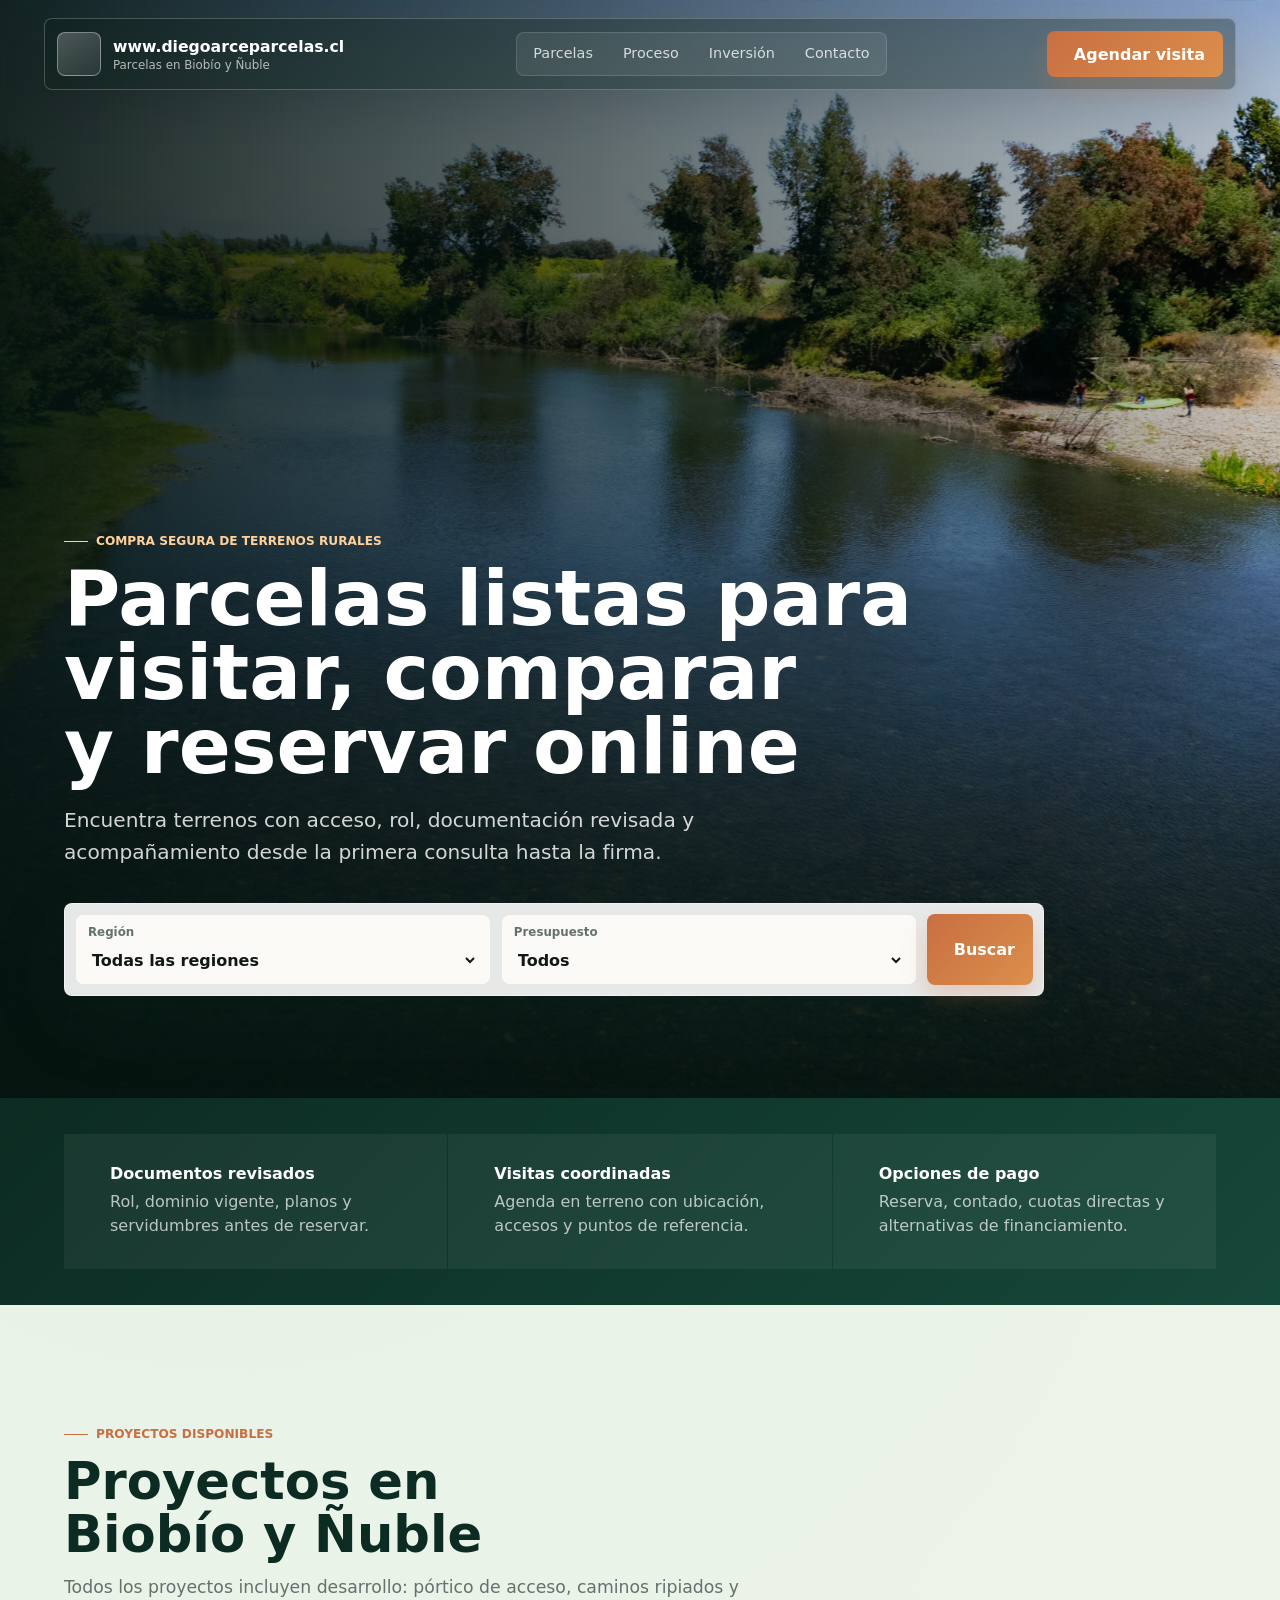
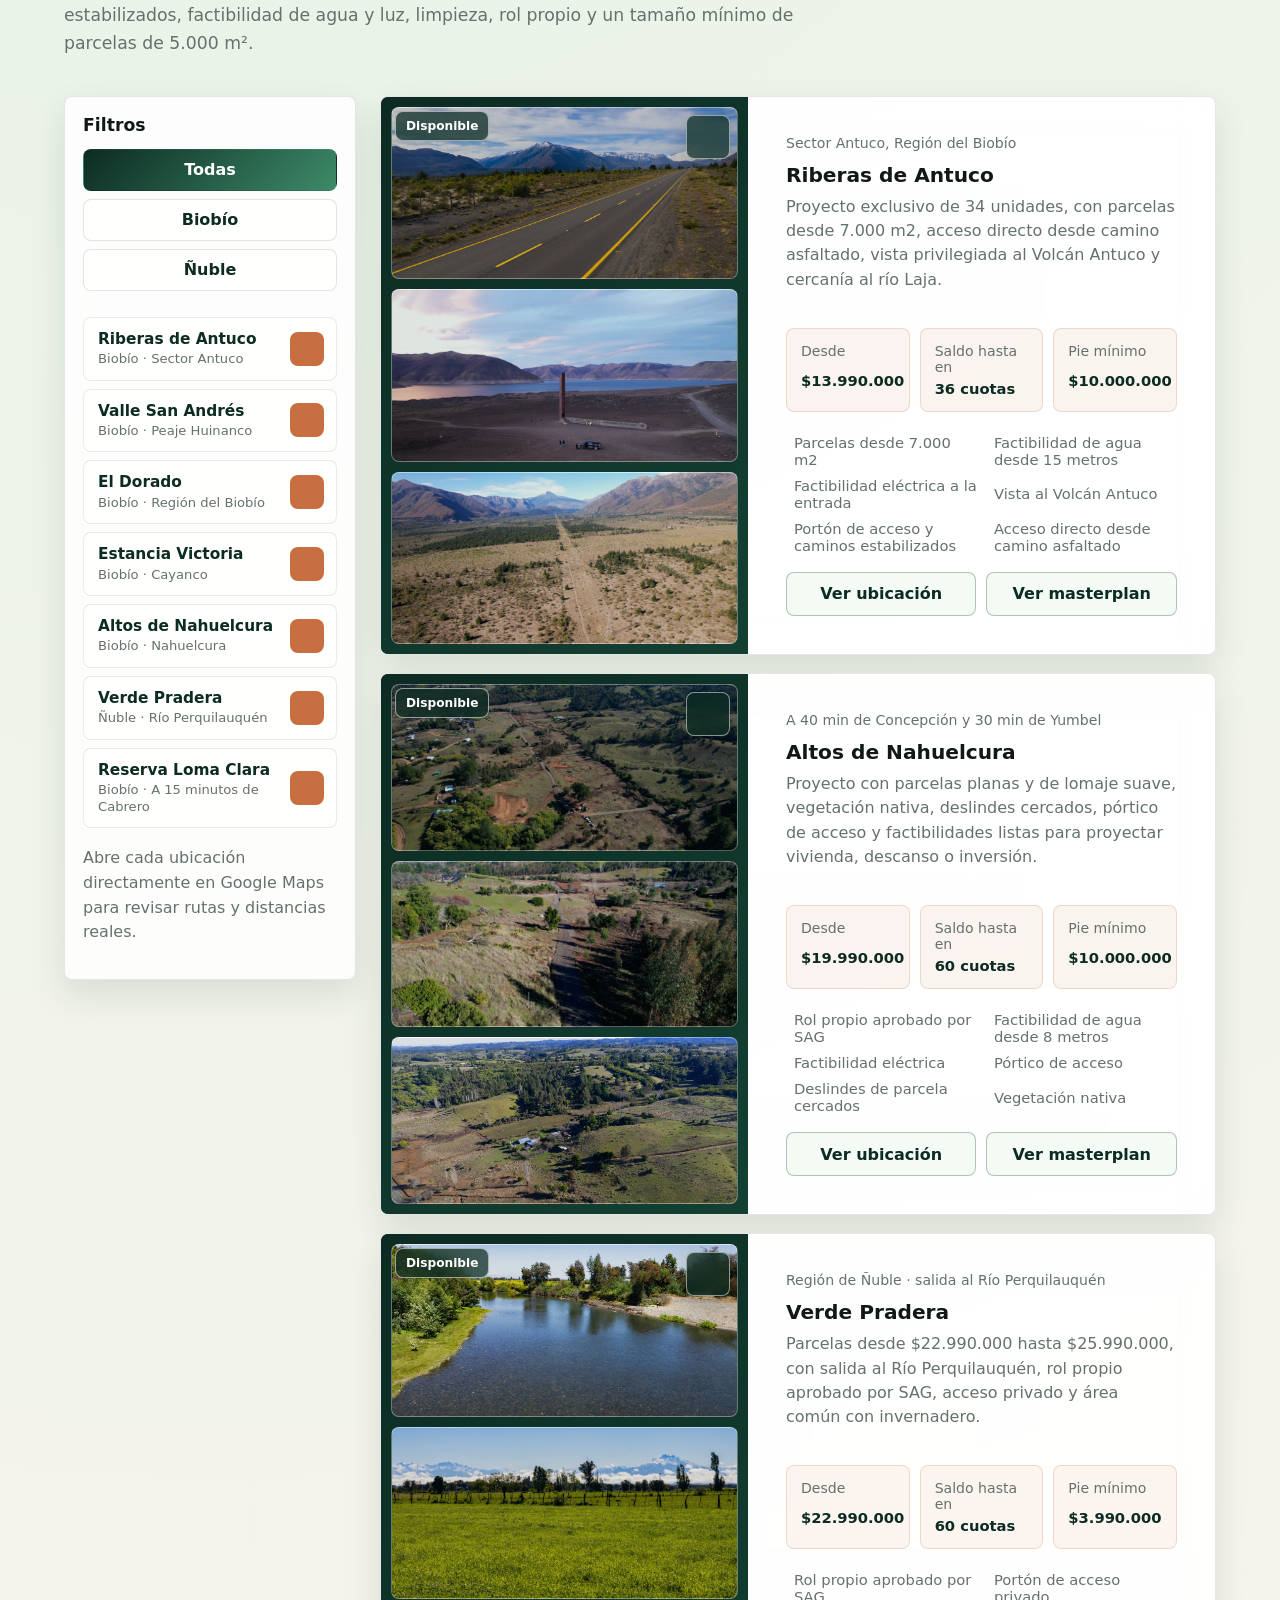
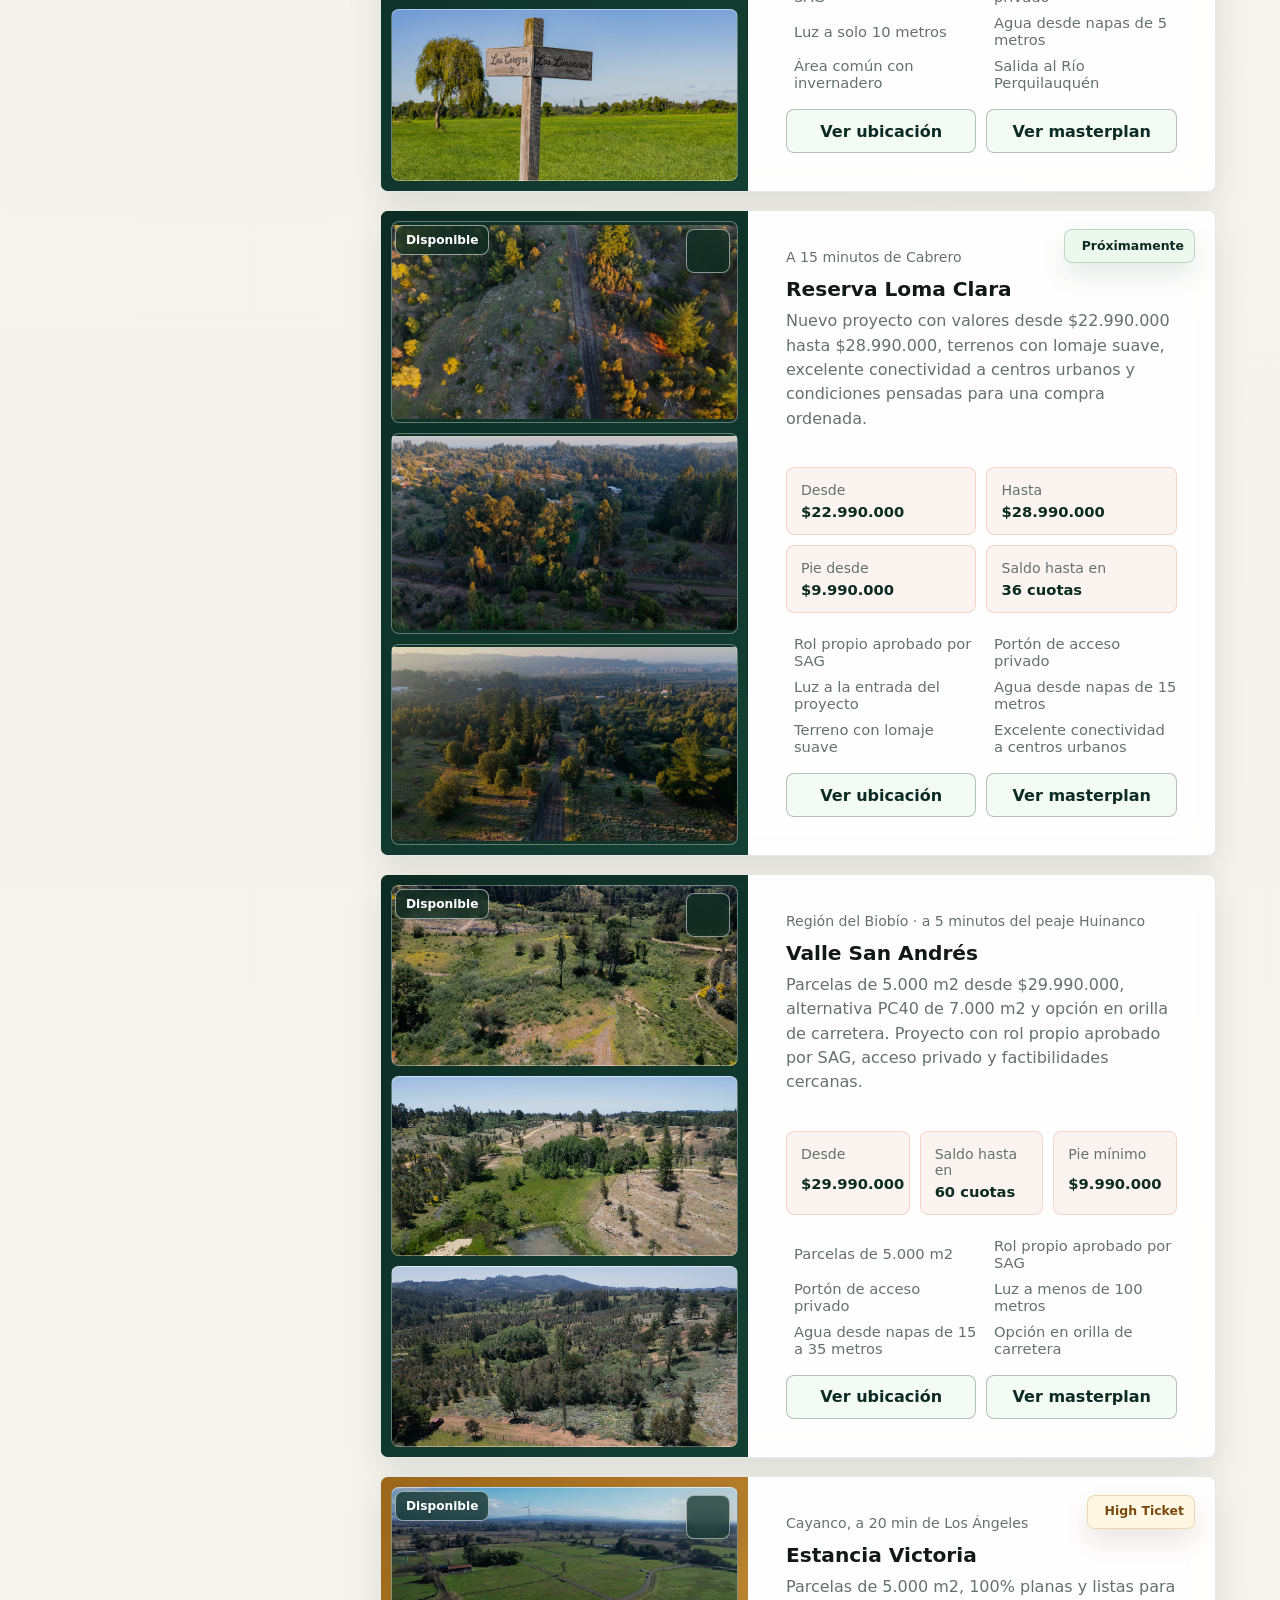
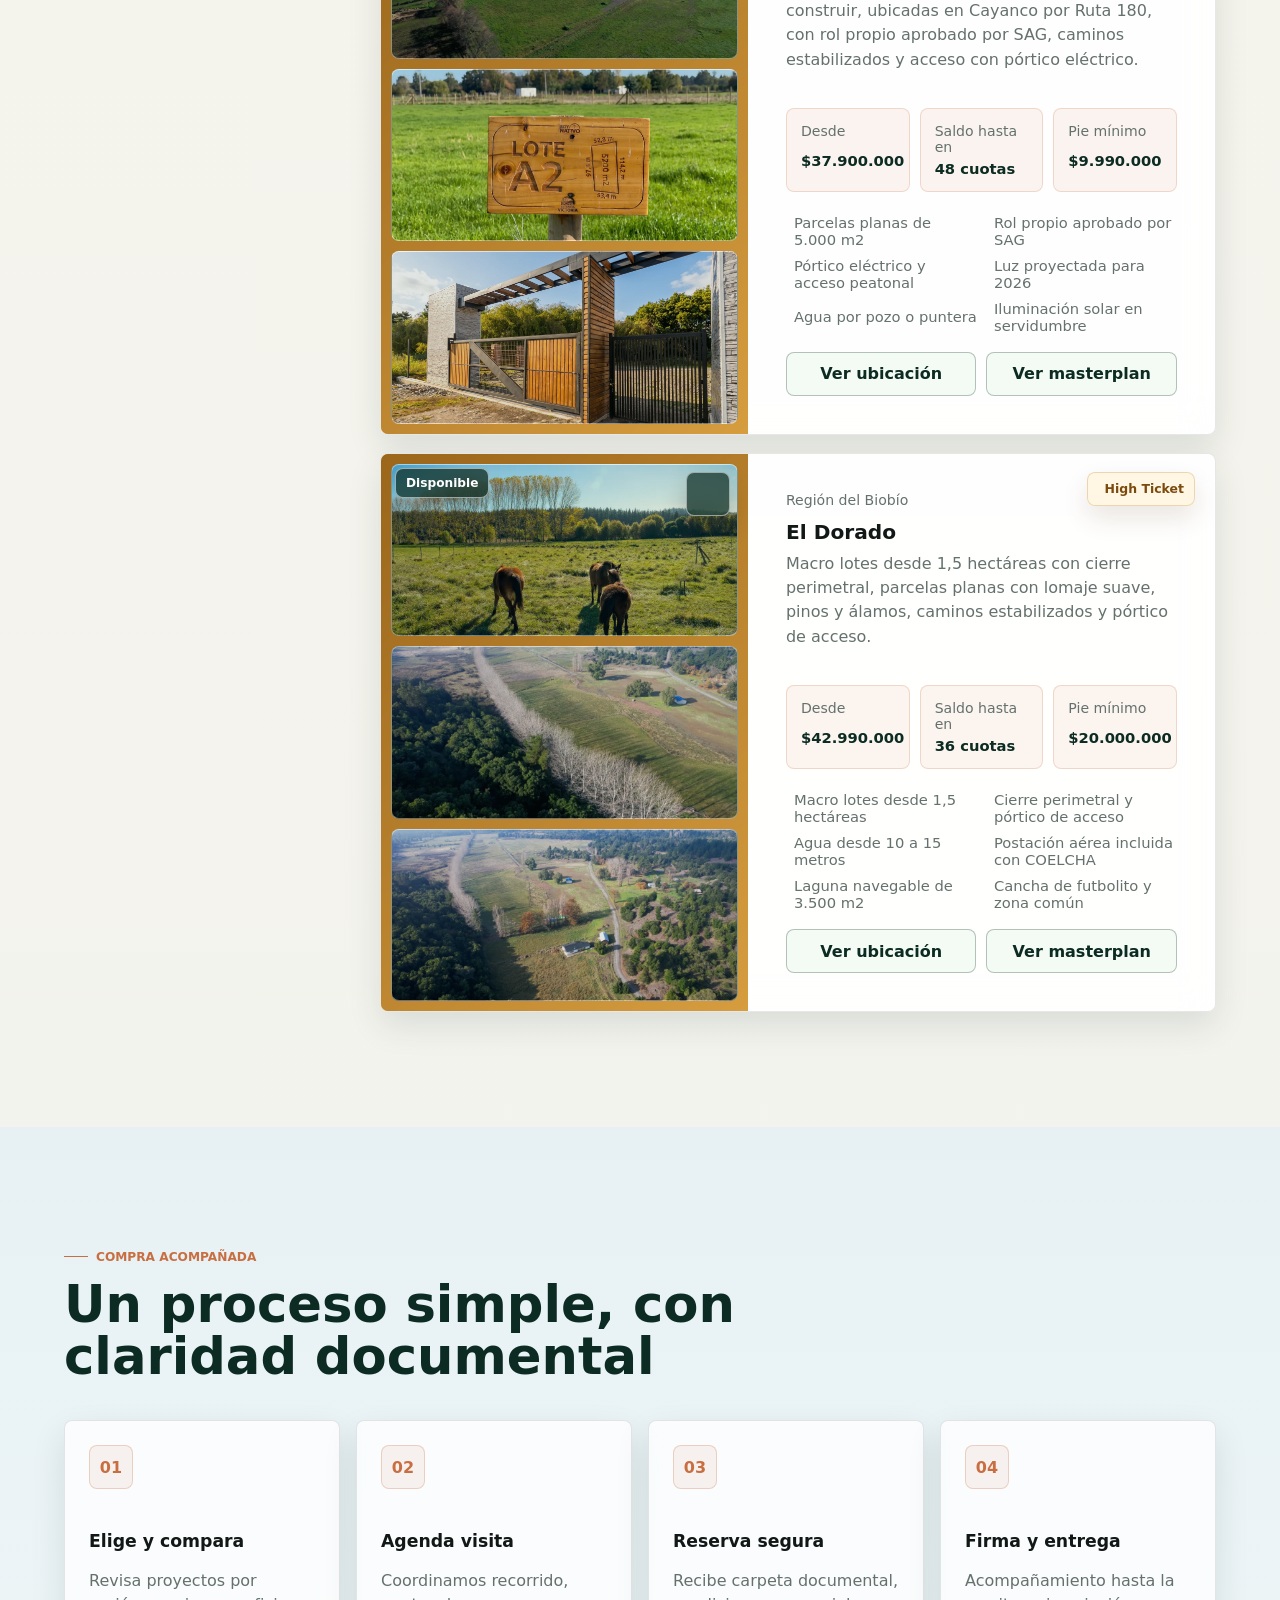
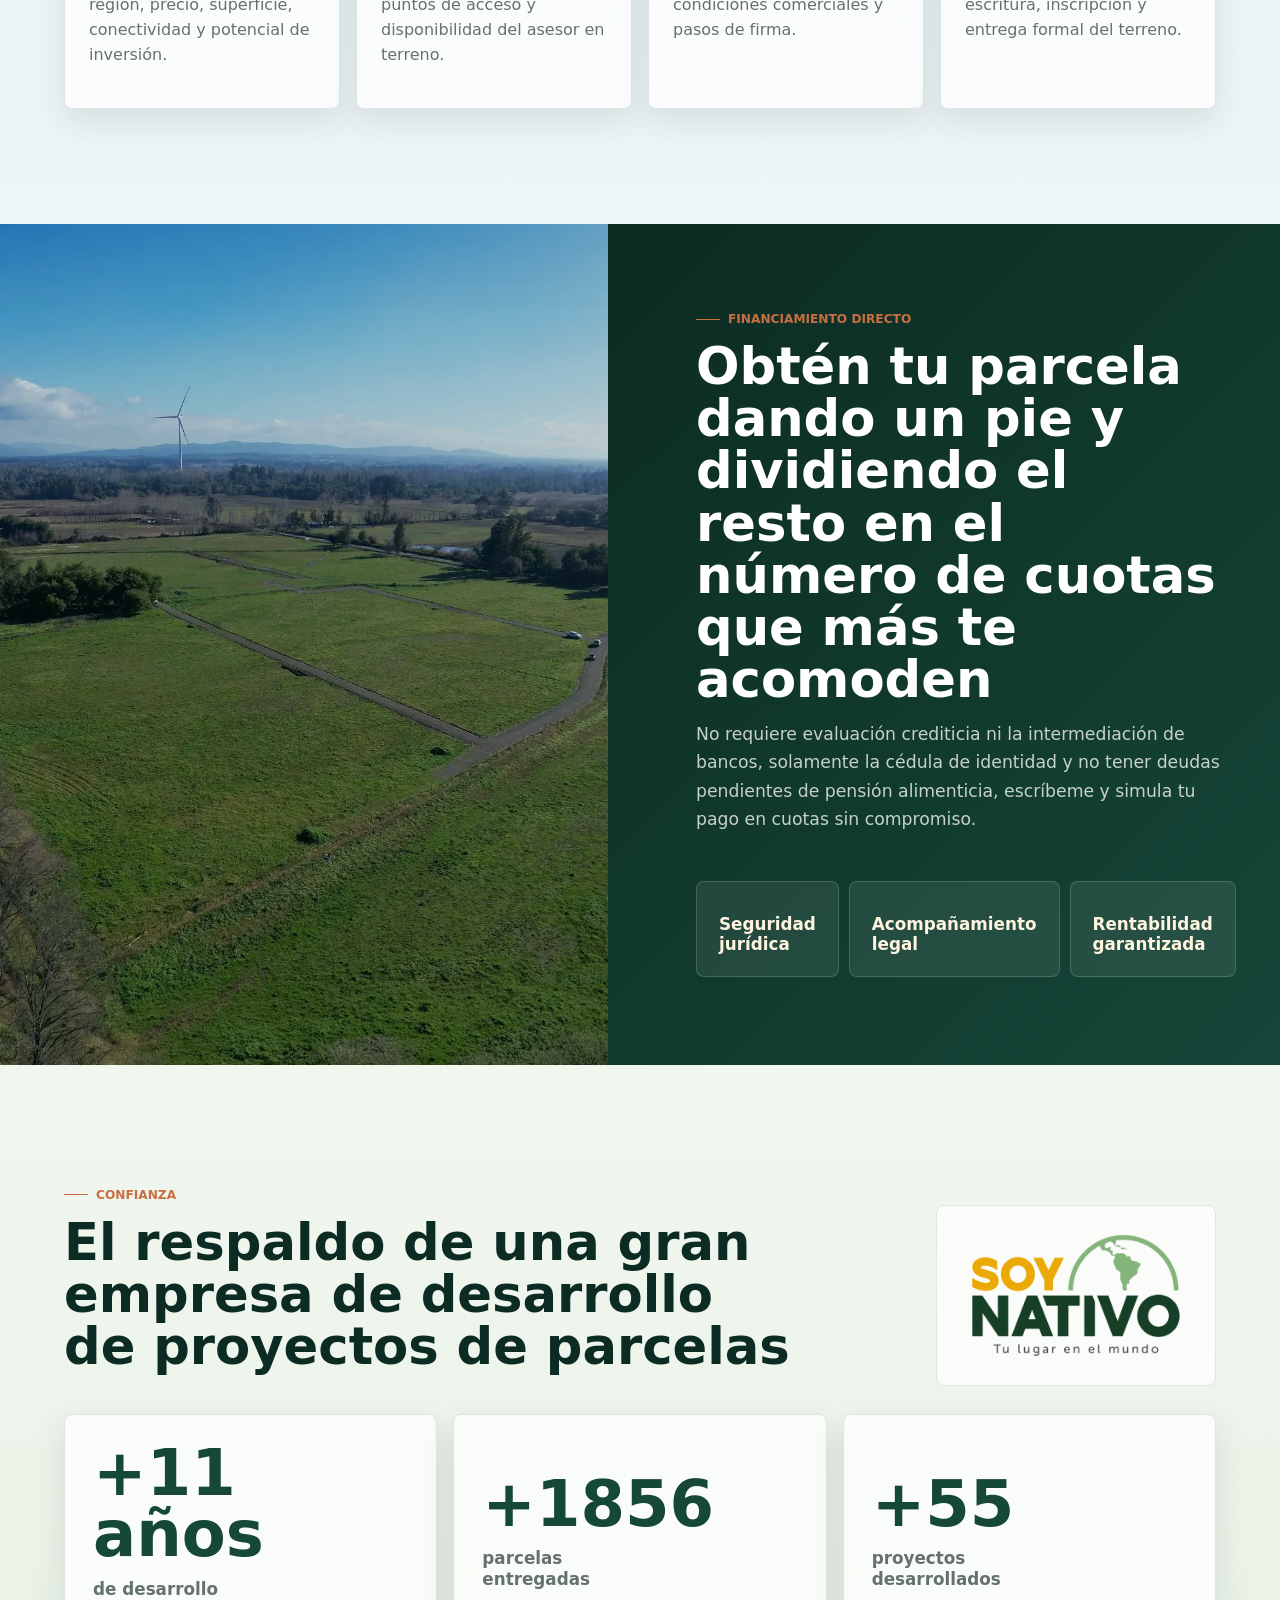
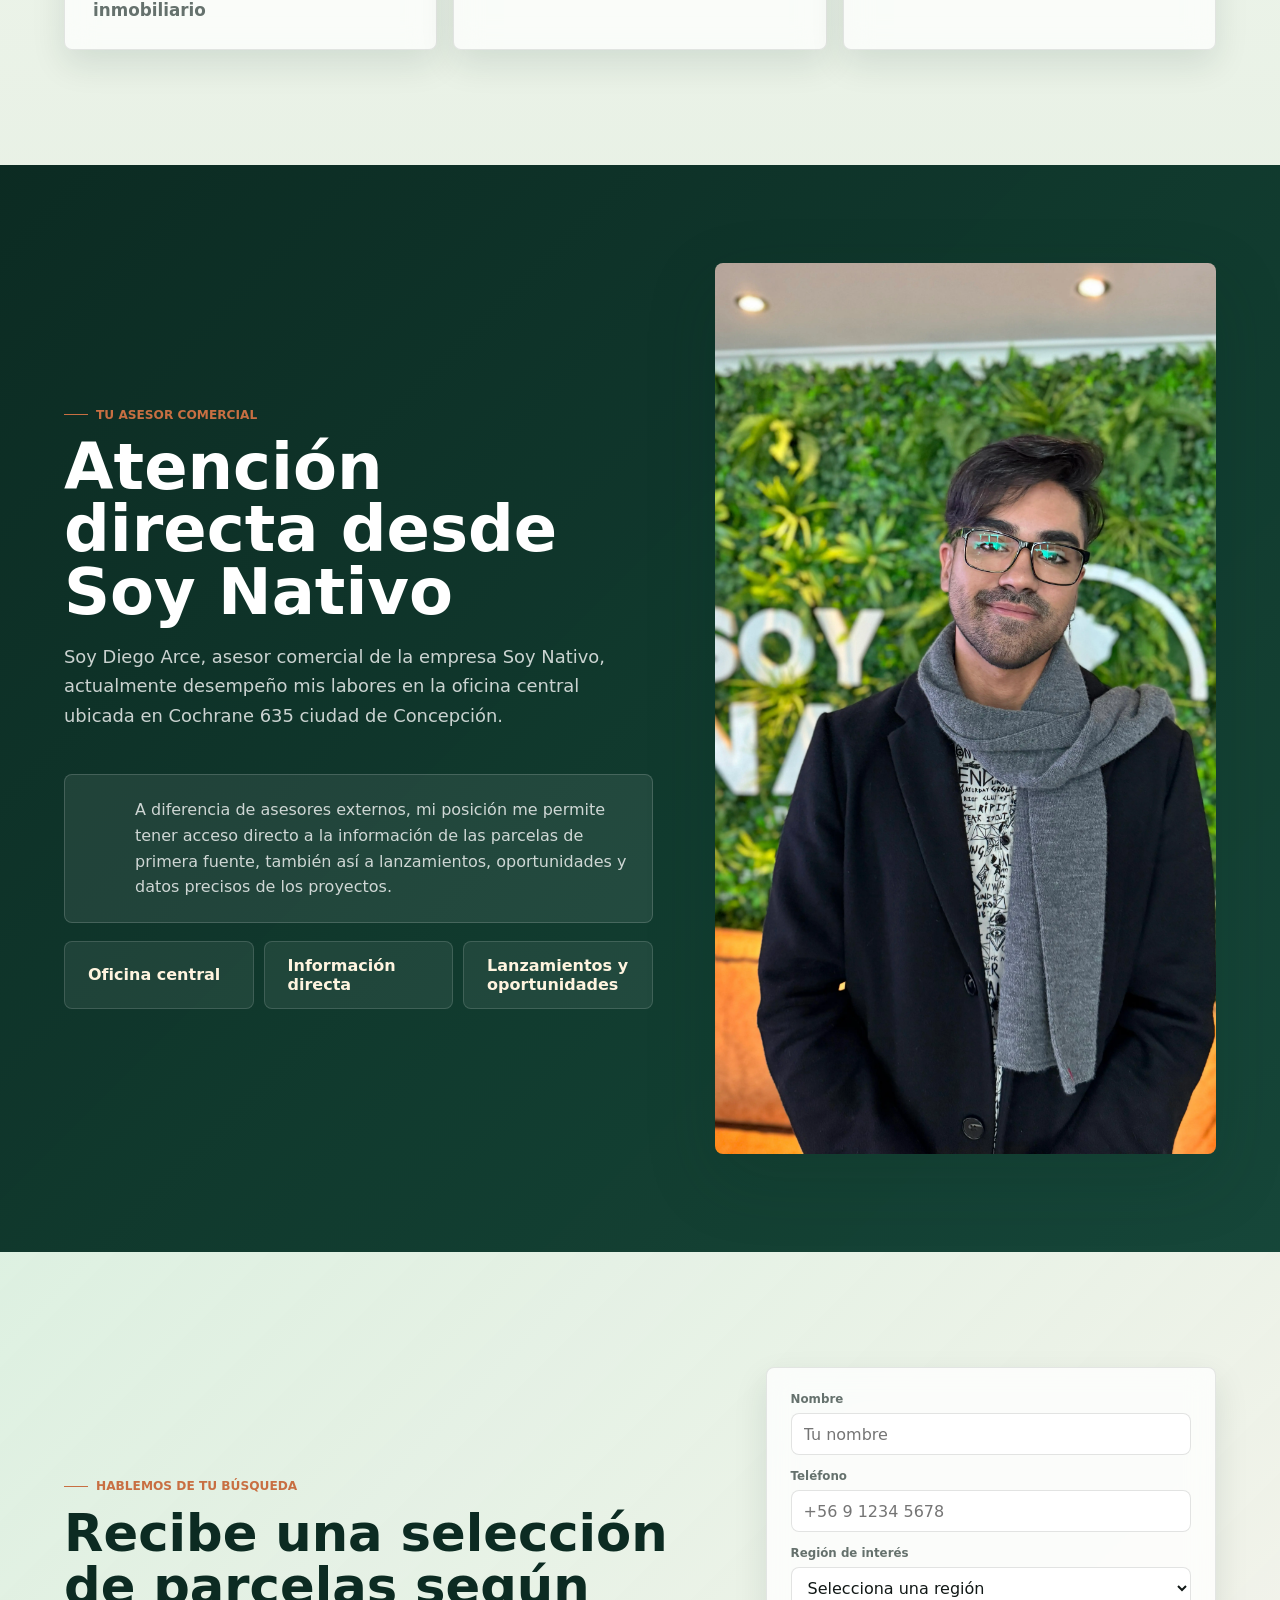
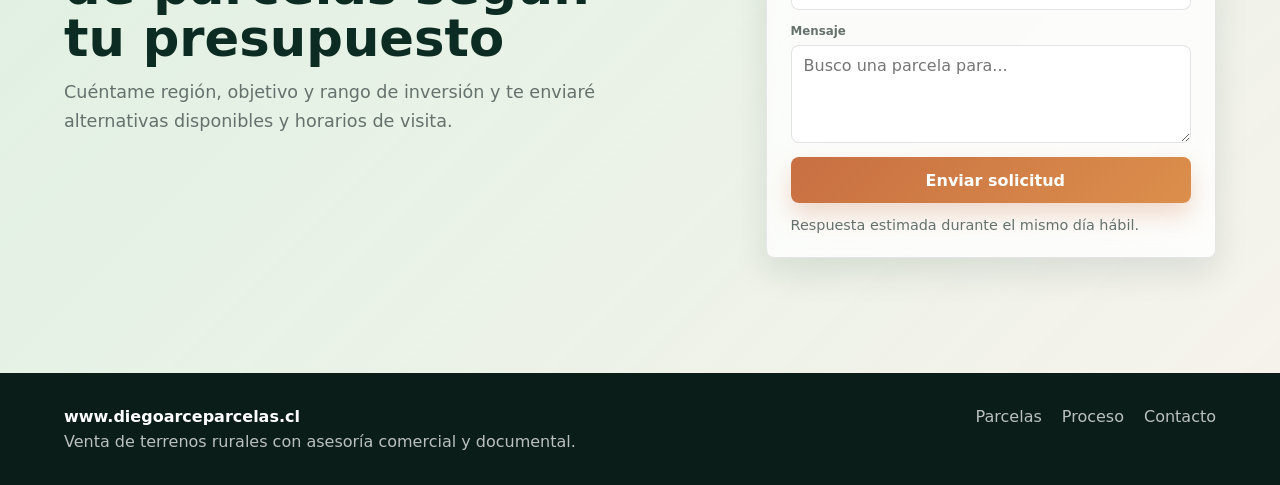
==== commit fd7cfedc: "Actualizar hero con carrusel de imagenes" ====
--- a/index.html
+++ b/index.html
@@ -1,18 +1,32 @@
 <!doctype html>
 <html lang="es">
-  <head>
-    <meta charset="utf-8" />
-    <meta name="viewport" content="width=device-width, initial-scale=1" />
-    <meta
-      name="description"
-      content="www.diegoarceparcelas.cl, plataforma para buscar, comparar y reservar parcelas con asesoría, financiamiento y documentación clara."
-    />
-    <title>www.diegoarceparcelas.cl</title>
-    <link rel="preconnect" href="https://images.unsplash.com" />
-    <link rel="stylesheet" href="styles.css" />
-    <script src="https://unpkg.com/lucide@latest/dist/umd/lucide.min.js" defer></script>
-    <script src="script.js" defer></script>
-  </head>
+<head>
+  <meta charset="utf-8" />
+  <meta name="viewport" content="width=device-width, initial-scale=1" />
+
+  <title>Diego Arce Parcelas | Parcelas en venta en Chile</title>
+  <meta
+    name="description"
+    content="Encuentra parcelas en venta con Diego Arce Parcelas. Compara proyectos, revisa ubicación, financiamiento y recibe asesoría clara para invertir mejor."
+  />
+  <meta name="robots" content="index, follow" />
+  <link rel="canonical" href="https://diegoarceparcelas.cl/" />
+
+  <meta property="og:type" content="website" />
+  <meta property="og:title" content="Diego Arce Parcelas | Parcelas en venta en Chile" />
+  <meta property="og:description" content="Busca, compara y reserva parcelas con asesoría personalizada, financiamiento y documentación clara." />
+  <meta property="og:url" content="https://diegoarceparcelas.cl/" />
+  <meta property="og:site_name" content="Diego Arce Parcelas" />
+  <meta property="og:image" content="https://diegoarceparcelas.cl/preview-home.png" />
+
+  <meta name="twitter:card" content="summary_large_image" />
+  <meta name="theme-color" content="#0f172a" />
+
+  <link rel="preconnect" href="https://images.unsplash.com" />
+  <link rel="stylesheet" href="styles.css" />
+  <script src="https://unpkg.com/lucide@latest/dist/umd/lucide.min.js" defer></script>
+  <script src="script.js" defer></script>
+</head>
   <body>
     <header class="site-header" data-header>
       <a class="brand" href="#inicio" aria-label="www.diegoarceparcelas.cl">
@@ -38,7 +52,10 @@
 
     <main>
       <section class="hero" id="inicio" aria-labelledby="hero-title">
-        <div class="hero-bg" role="img" aria-label="Vista aérea del proyecto El Dorado"></div>
+        <div class="hero-bg" role="img" aria-label="Imágenes de proyectos de parcelas">
+          <span class="hero-bg-layer is-active" aria-hidden="true"></span>
+          <span class="hero-bg-layer" aria-hidden="true"></span>
+        </div>
         <div class="hero-overlay"></div>
 
         <div class="hero-content">
--- a/styles.css
+++ b/styles.css
@@ -187,7 +187,7 @@
 
 .hero {
   position: relative;
-  min-height: 94vh;
+  min-height: 122vh;
   display: grid;
   align-items: end;
   overflow: hidden;
@@ -209,19 +209,24 @@
   filter: saturate(1.06) contrast(1.04);
 }
 
+.hero-bg-layer {
+  position: absolute;
+  inset: 0;
+  background-size: cover;
+  background-position: center 42%;
+  opacity: 0;
+  transition: opacity 1400ms ease;
+  will-change: opacity;
+}
+
+.hero-bg-layer.is-active {
+  opacity: 1;
+}
+
 .hero-overlay {
   background:
     linear-gradient(90deg, rgba(5, 20, 16, 0.92), rgba(5, 20, 16, 0.62) 44%, rgba(5, 20, 16, 0.18)),
     linear-gradient(0deg, rgba(5, 20, 16, 0.88), rgba(5, 20, 16, 0.04) 50%);
-}
-
-.hero::after {
-  content: "";
-  position: absolute;
-  inset: auto 0 0;
-  height: 40%;
-  background: linear-gradient(180deg, transparent, rgba(246, 243, 236, 0.08) 55%, var(--paper));
-  pointer-events: none;
 }
 
 .hero-content {
@@ -1536,11 +1541,25 @@
     left: 10px;
     right: 10px;
     padding: 10px;
-  }
-
-  .brand small,
+    gap: 10px;
+  }
+
+  .brand {
+    flex: 0 0 auto;
+    padding-right: 0;
+  }
+
+  .brand strong,
+  .brand small {
+    display: none;
+  }
+
   .header-cta {
-    display: none;
+    display: inline-flex;
+    flex: 1 1 auto;
+    min-height: 42px;
+    padding: 0 14px;
+    font-size: 0.9rem;
   }
 
   .brand-mark {
@@ -1548,8 +1567,13 @@
     height: 40px;
   }
 
+  .location-list,
+  .filters > p {
+    display: none;
+  }
+
   .hero {
-    min-height: 98vh;
+    min-height: 127vh;
     padding: 112px 16px 0;
   }
 
